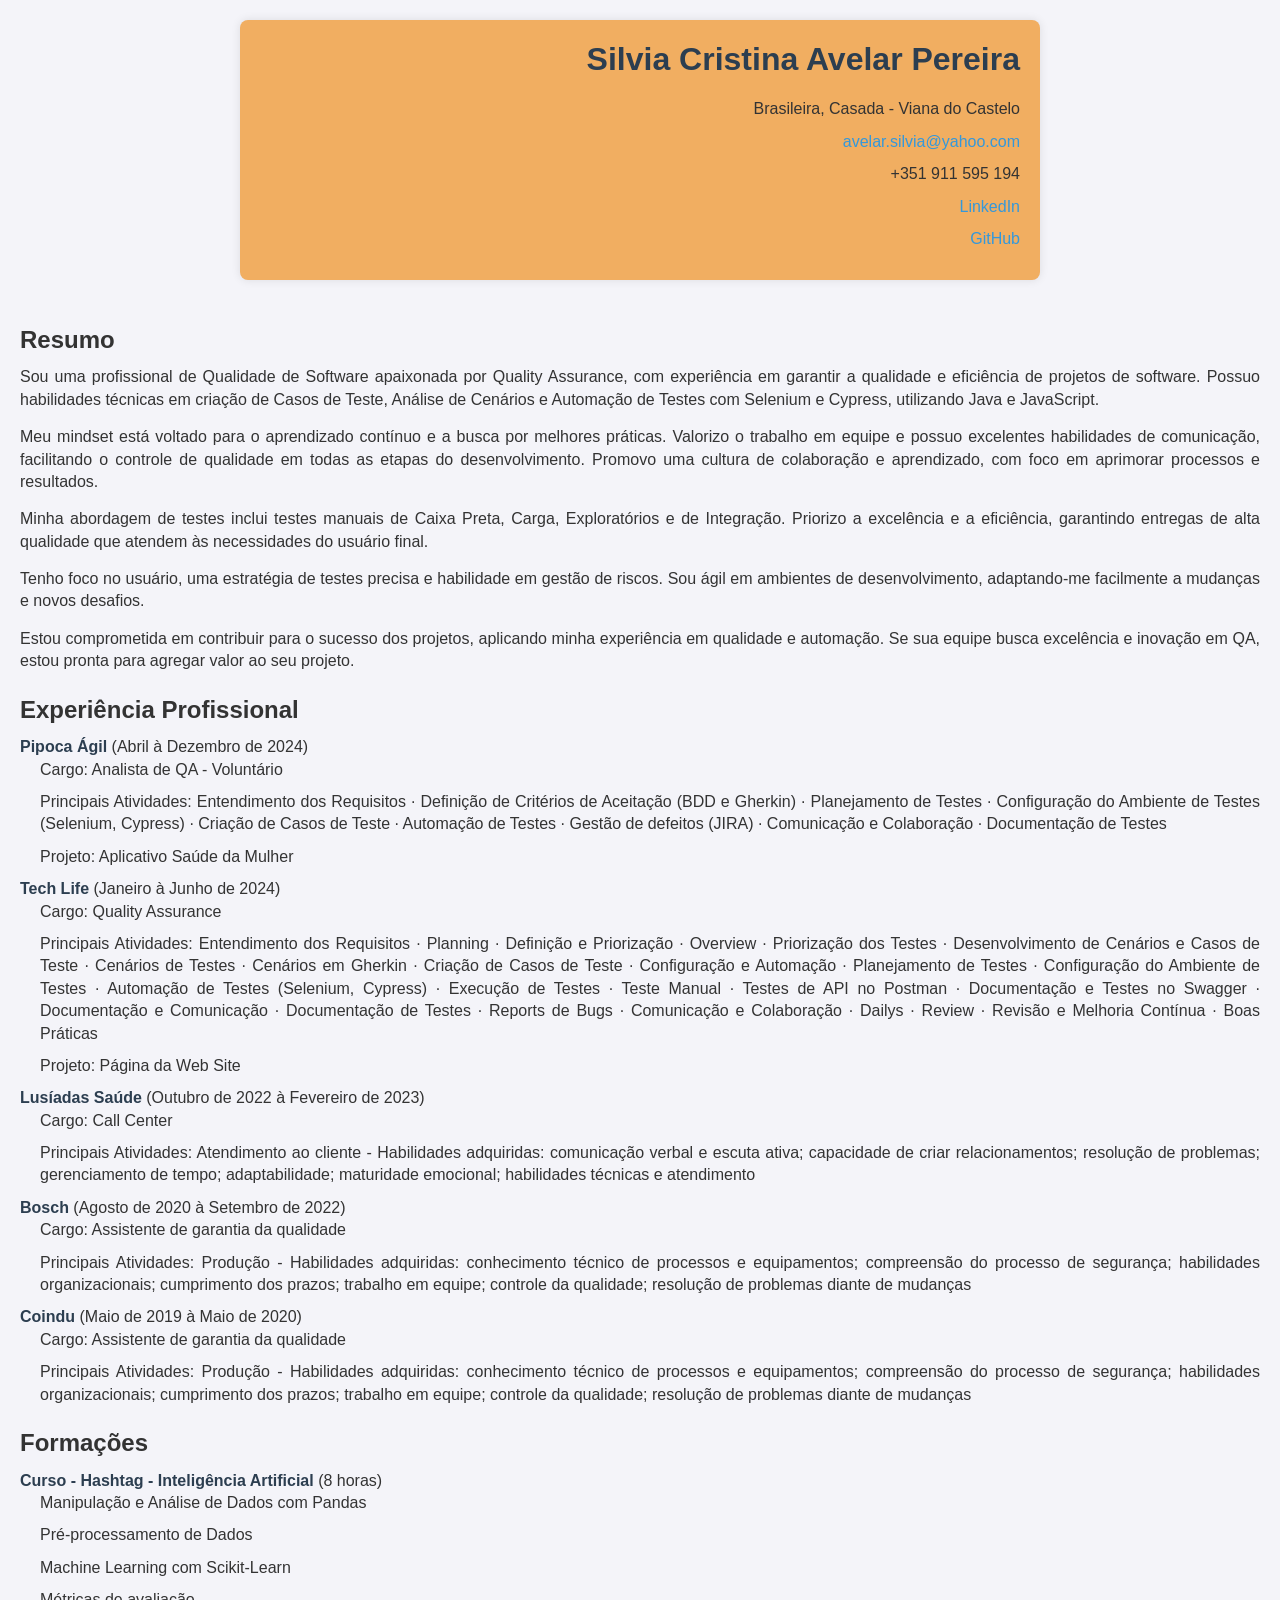
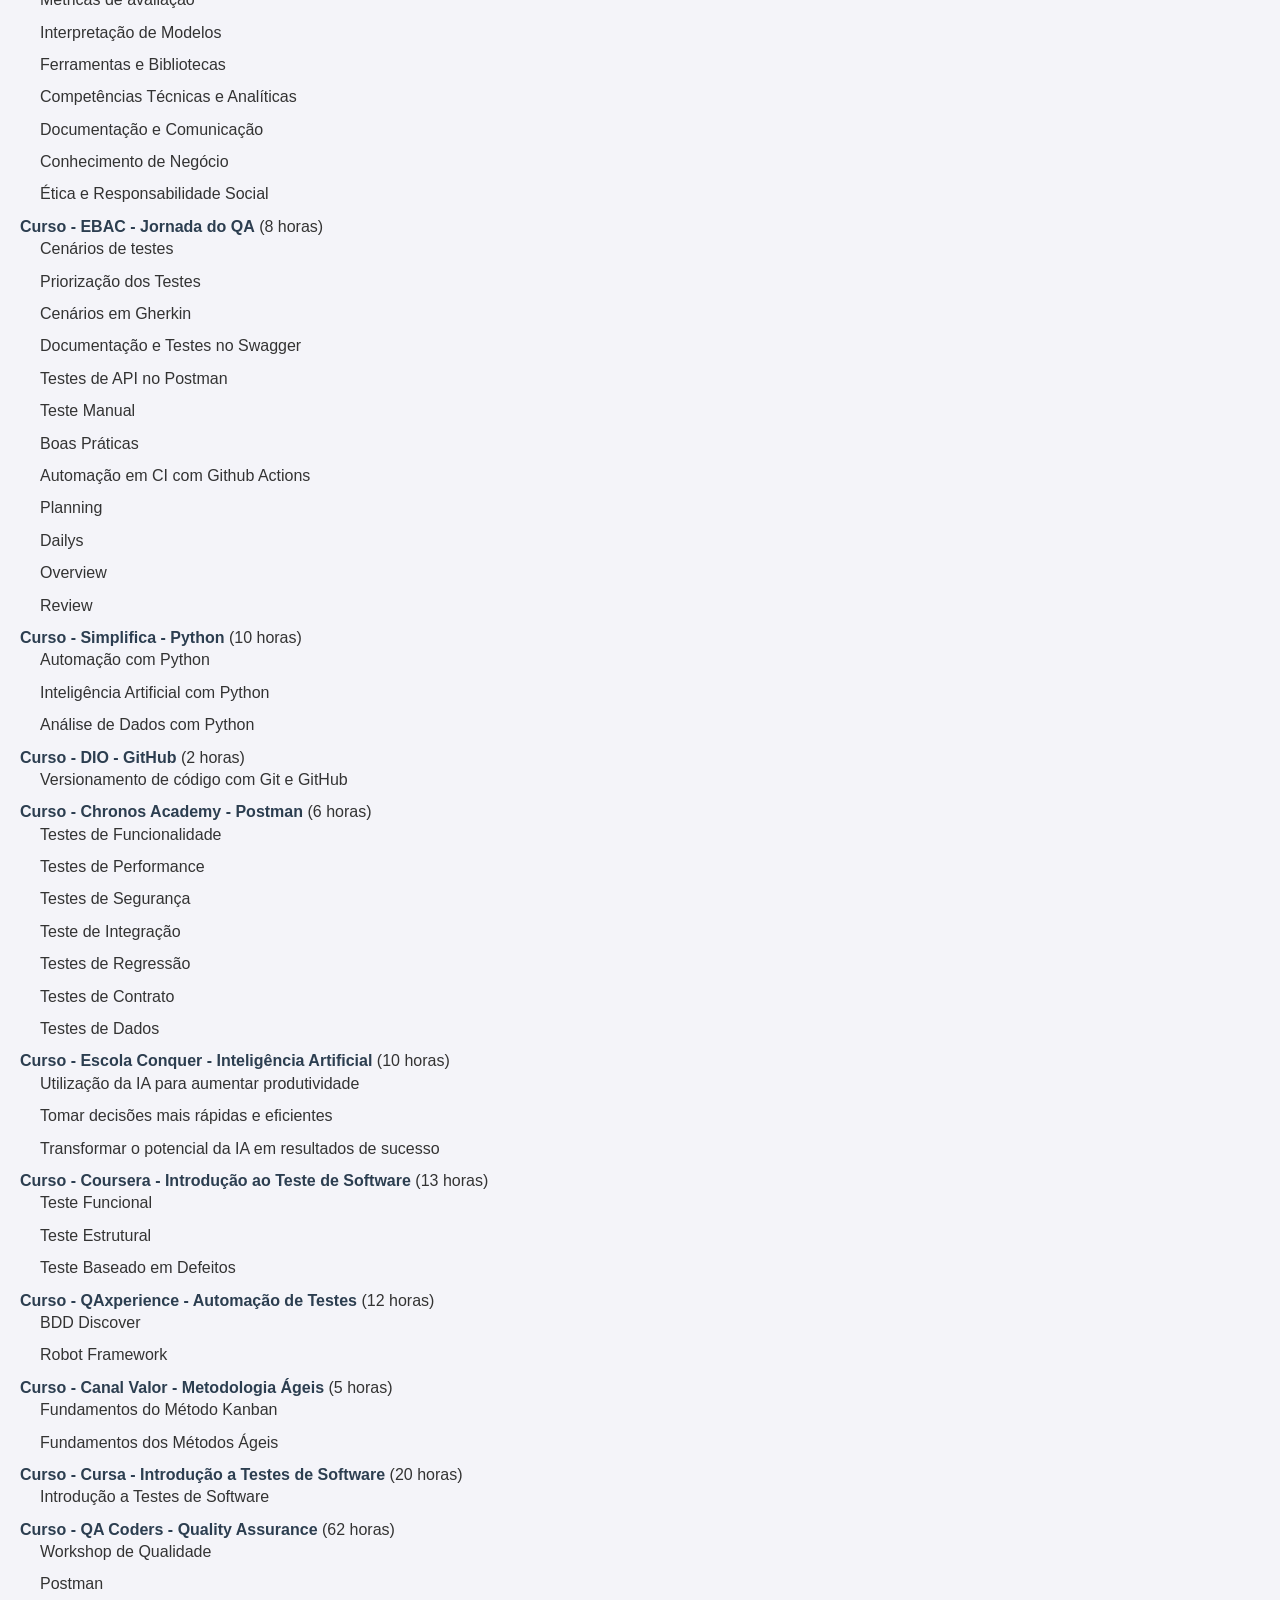
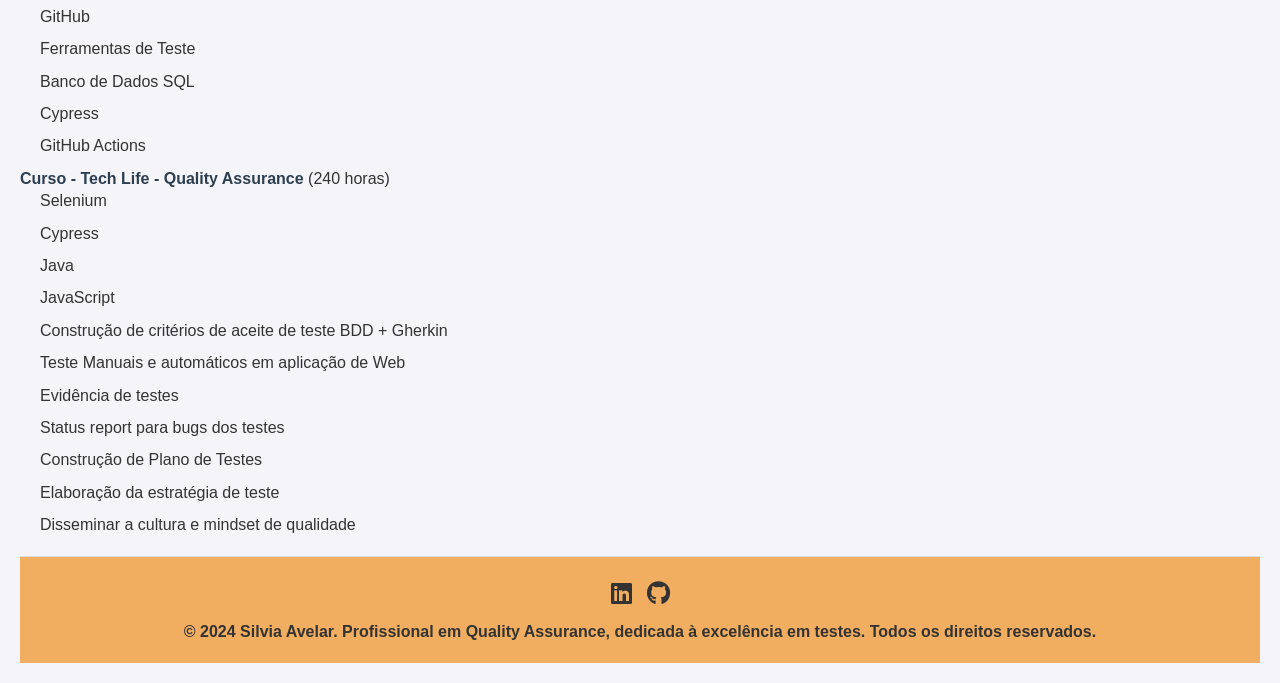
==== index.html @ 1a602837 "pdf" ====
<!DOCTYPE html>
<html lang="pt">
<head>
    <meta charset="UTF-8">
    <meta name="viewport" content="width=device-width, initial-scale=1.0">
    <title>Currículo - Silvia Cristina Avelar Pereira</title>
    <link rel="stylesheet" href="styles.css">
    <link rel="stylesheet" href="https://cdnjs.cloudflare.com/ajax/libs/font-awesome/6.0.0-beta3/css/all.min.css">
</head>
<body>
    <div class="container">
        <h1>Silvia Cristina Avelar Pereira</h1>
        <p>Brasileira, Casada - Viana do Castelo</p>
        <p><a href="mailto:avelar.silvia@yahoo.com">avelar.silvia@yahoo.com</a></p>
        <p>+351 911 595 194</p>
        <p><a href="https://www.linkedin.com/in/silvia-avelar" target="_blank">LinkedIn</a></p>
        <p><a href="https://github.com/SilviaAvelar" target="_blank">GitHub</a></p>
    </div>
    <br>
    <div class="section">
        <h2 class="section-title">Resumo</h2>
        <p>Sou uma profissional de Qualidade de Software apaixonada por Quality Assurance, com experiência em garantir a qualidade e eficiência de projetos de software. Possuo habilidades técnicas em criação de Casos de Teste, Análise de Cenários e Automação de Testes com Selenium e Cypress, utilizando Java e JavaScript.</p>
        <p>Meu mindset está voltado para o aprendizado contínuo e a busca por melhores práticas. Valorizo o trabalho em equipe e possuo excelentes habilidades de comunicação, facilitando o controle de qualidade em todas as etapas do desenvolvimento. Promovo uma cultura de colaboração e aprendizado, com foco em aprimorar processos e resultados.</p>
        <p>Minha abordagem de testes inclui testes manuais de Caixa Preta, Carga, Exploratórios e de Integração. Priorizo a excelência e a eficiência, garantindo entregas de alta qualidade que atendem às necessidades do usuário final.</p>
        <p>Tenho foco no usuário, uma estratégia de testes precisa e habilidade em gestão de riscos. Sou ágil em ambientes de desenvolvimento, adaptando-me facilmente a mudanças e novos desafios.</p>
        <p>Estou comprometida em contribuir para o sucesso dos projetos, aplicando minha experiência em qualidade e automação. Se sua equipe busca excelência e inovação em QA, estou pronta para agregar valor ao seu projeto.</p>
    </div>

    <div class="section">
        <h2 class="section-title">Experiência Profissional</h2>
        <ul>
            <li><strong>Pipoca Ágil</strong> (Abril à Dezembro de 2024)
                <ul>
                    <li>Cargo: Analista de QA - Voluntário</li>
                    <li>Principais Atividades: Entendimento dos Requisitos · Definição de Critérios de Aceitação (BDD e Gherkin) · Planejamento de Testes · Configuração do Ambiente de Testes (Selenium, Cypress) · Criação de Casos de Teste · Automação de Testes · Gestão de defeitos (JIRA) · Comunicação e Colaboração · Documentação de Testes</li>
                    <li>Projeto: Aplicativo Saúde da Mulher</li>
                </ul>
            </li>
            <li><strong>Tech Life</strong> (Janeiro à Junho de 2024)
                <ul>
                    <li>Cargo: Quality Assurance</li>
                    <li>Principais Atividades: Entendimento dos Requisitos · Planning · Definição e Priorização · Overview · Priorização dos Testes · Desenvolvimento de Cenários e Casos de Teste · Cenários de Testes · Cenários em Gherkin · Criação de Casos de Teste · Configuração e Automação · Planejamento de Testes · Configuração do Ambiente de Testes · Automação de Testes (Selenium, Cypress) · Execução de Testes · Teste Manual · Testes de API no Postman · Documentação e Testes no Swagger · Documentação e Comunicação · Documentação de Testes · Reports de Bugs · Comunicação e Colaboração · Dailys · Review · Revisão e Melhoria Contínua · Boas Práticas</li>
                    <li>Projeto: Página da Web Site</li>
                </ul>
            </li>
            <li><strong>Lusíadas Saúde</strong> (Outubro de 2022 à Fevereiro de 2023)
                <ul>
                    <li>Cargo: Call Center</li>
                    <li>Principais Atividades: Atendimento ao cliente - Habilidades adquiridas: comunicação verbal e escuta ativa; capacidade de criar relacionamentos; resolução de problemas; gerenciamento de tempo; adaptabilidade; maturidade emocional; habilidades técnicas e atendimento</li>
                </ul>
            </li>
            <li><strong>Bosch</strong> (Agosto de 2020 à Setembro de 2022)
                <ul>
                    <li>Cargo: Assistente de garantia da qualidade</li>
                    <li>Principais Atividades: Produção - Habilidades adquiridas: conhecimento técnico de processos e equipamentos; compreensão do processo de segurança; habilidades organizacionais; cumprimento dos prazos; trabalho em equipe; controle da qualidade; resolução de problemas diante de mudanças</li>
                </ul>
            </li>
            <li><strong>Coindu</strong> (Maio de 2019 à Maio de 2020)
                <ul>
                    <li>Cargo: Assistente de garantia da qualidade</li>
                    <li>Principais Atividades: Produção - Habilidades adquiridas: conhecimento técnico de processos e equipamentos; compreensão do processo de segurança; habilidades organizacionais; cumprimento dos prazos; trabalho em equipe; controle da qualidade; resolução de problemas diante de mudanças</li>
                </ul>
            </li>
        </ul>
    </div>

    <div class="section">
        <h2 class="section-title">Formações</h2>
        <ul>
            <li><strong>Curso - Hashtag - Inteligência Artificial</strong> (8 horas)
                <ul>
                    <li>Manipulação e Análise de Dados com Pandas</li>
                    <li>Pré-processamento de Dados</li>
                    <li>Machine Learning com Scikit-Learn</li>
                    <li>Métricas de avaliação</li>
                    <li>Interpretação de Modelos</li>
                    <li>Ferramentas e Bibliotecas</li>
                    <li>Competências Técnicas e Analíticas</li>
                    <li>Documentação e Comunicação</li>
                    <li>Conhecimento de Negócio</li>
                    <li>Ética e Responsabilidade Social</li>
                </ul>
            </li>
            <li><strong>Curso - EBAC - Jornada do QA</strong> (8 horas)
                <ul>
                    <li>Cenários de testes</li>
                    <li>Priorização dos Testes</li>
                    <li>Cenários em Gherkin</li>
                    <li>Documentação e Testes no Swagger</li>
                    <li>Testes de API no Postman</li>
                    <li>Teste Manual</li>
                    <li>Boas Práticas</li>
                    <li>Automação em CI com Github Actions</li>
                    <li>Planning</li>
                    <li>Dailys</li>
                    <li>Overview</li>
                    <li>Review</li>
                </ul>
            </li>
            <li><strong>Curso - Simplifica - Python</strong> (10 horas)
                <ul>
                    <li>Automação com Python</li>
                    <li>Inteligência Artificial com Python</li>
                    <li>Análise de Dados com Python</li>
                </ul>
            </li>
            <li><strong>Curso - DIO - GitHub</strong> (2 horas)
                <ul>
                    <li>Versionamento de código com Git e GitHub</li>
                </ul>
            </li>
            <li><strong>Curso - Chronos Academy - Postman</strong> (6 horas)
                <ul>
                    <li>Testes de Funcionalidade</li>
                    <li>Testes de Performance</li>
                    <li>Testes de Segurança</li>
                    <li>Teste de Integração</li>
                    <li>Testes de Regressão</li>
                    <li>Testes de Contrato</li>
                    <li>Testes de Dados</li>
                </ul>
            </li>
            <li><strong>Curso - Escola Conquer - Inteligência Artificial</strong> (10 horas)
                <ul>
                    <li>Utilização da IA para aumentar produtividade</li>
                    <li>Tomar decisões mais rápidas e eficientes</li>
                    <li>Transformar o potencial da IA em resultados de sucesso</li>
                </ul>
            </li>
            <li><strong>Curso - Coursera - Introdução ao Teste de Software</strong> (13 horas)
                <ul>
                    <li>Teste Funcional</li>
                    <li>Teste Estrutural</li>
                    <li>Teste Baseado em Defeitos</li>
                </ul>
            </li>
            <li><strong>Curso - QAxperience - Automação de Testes</strong> (12 horas)
                <ul>
                    <li>BDD Discover</li>
                    <li>Robot Framework</li>
                </ul>
            </li>
            <li><strong>Curso - Canal Valor - Metodologia Ágeis</strong> (5 horas)
                <ul>
                    <li>Fundamentos do Método Kanban</li>
                    <li>Fundamentos dos Métodos Ágeis</li>
                </ul>
            </li>
            <li><strong>Curso - Cursa - Introdução a Testes de Software</strong> (20 horas)
                <ul>
                    <li>Introdução a Testes de Software</li>
                </ul>
            </li>
            <li><strong>Curso - QA Coders - Quality Assurance</strong> (62 horas)
                <ul>
                    <li>Workshop de Qualidade</li>
                    <li>Postman</li>
                    <li>GitHub</li>
                    <li>Ferramentas de Teste</li>
                    <li>Banco de Dados SQL</li>
                    <li>Cypress</li>
                    <li>GitHub Actions</li>
                </ul>
            </li>
            <li><strong>Curso - Tech Life - Quality Assurance</strong> (240 horas)
                <ul>
                    <li>Selenium</li>
                    <li>Cypress</li>
                    <li>Java</li>
                    <li>JavaScript</li>
                    <li>Construção de critérios de aceite de teste BDD + Gherkin</li>
                    <li>Teste Manuais e automáticos em aplicação de Web</li>
                    <li>Evidência de testes</li>
                    <li>Status report para bugs dos testes</li>
                    <li>Construção de Plano de Testes</li>
                    <li>Elaboração da estratégia de teste</li>
                    <li>Disseminar a cultura e mindset de qualidade</li>
                </ul>
            </li>
        </ul>
    </div>

    <footer>
        <div class="social-icons">
            <a href="https://www.linkedin.com/in/silvia-avelar/" target="_blank" aria-label="LinkedIn"><i class="fab fa-linkedin"></i></a>
            <a href="https://github.com/SilviaAvelar" target="_blank" aria-label="GitHub"><i class="fab fa-github"></i></a>
            <!-- Adicione mais ícones aqui se necessário -->
        </div>
        <p>&copy; 2024 Silvia Avelar. Profissional em Quality Assurance, dedicada à excelência em testes. Todos os direitos reservados.</p>
    </footer>
</body>
</html>
---- styles.css ----
/* Reset básico */
* {
    margin: 0;
    padding: 0;
    box-sizing: border-box;
}

body {
    font-family: 'Arial', sans-serif;
    line-height: 1.4; /* Ajuste global para o espaço entre linhas */
    background-color: #f4f4f9;
    color: #333;
    padding: 20px;
}

.container {
    max-width: 800px;
    margin: auto;
    padding: 20px;
    background:  #f1ae61;
    box-shadow: 0 0 10px rgba(0, 0, 0, 0.1);
    border-radius: 8px;
    text-align: right; /* Alinha o texto e links à direita */
}

.container h1 {
    color: #2c3e50;
    font-size: 2em;
    margin-bottom: 20px;
    line-height: 1.2; /* Espaçamento entre linhas do título */
}

.container p {
    margin-bottom: 8px; /* Reduz o espaço abaixo dos parágrafos */
    line-height: 1.4; /* Ajuste do espaço entre linhas dos parágrafos */
}

.container a {
    color: #3498db;
    text-decoration: none;
}

.container a:hover {
    text-decoration: underline;
}

.section {
    margin: 20px 0;
}

.section-title {
    font-size: 1.5em;
    margin-bottom: 10px;
}

/* Justificar o texto dos parágrafos dentro das seções */
.section p, .section li {
    text-align: justify;
    margin-bottom: 15px;
}

/* Estilizar as listas */
.section ul {
    list-style-type: none; /* Remove os marcadores padrão */
    padding-left: 0; /* Remove o recuo padrão */
}

.section li {
    margin-bottom: 10px; /* Espaço entre itens da lista */
}

/* Estilizar sub-listas */
.section ul ul {
    margin-left: 20px; /* Adiciona recuo para sub-listas */
}

ul {
    list-style-type: none;
    padding: 0;
}

ul li {
    margin-bottom: 10px;
}

ul li strong {
    color: #2c3e50;
}

ul li ul {
    margin-left: 20px;
}

ul li ul li {
    margin-bottom: 5px;
}

.container p {
    margin-bottom: 10px;
}

footer {
    background-color:  #f1ae61; /* Cor de fundo do rodapé */
    padding: 20px; /* Adiciona um pouco mais de espaço */
    text-align: center;
    margin-top: 20px;
    border-top: 1px solid #ddd;
}

.social-icons {
    display: flex;
    justify-content: center;
    gap: 15px; /* Espaço entre os ícones */
    margin-bottom: 10px; /* Espaço entre os ícones e a frase */
}

.social-icons a {
    color: #333; /* Cor dos ícones */
    text-decoration: none;
    font-size: 24px; /* Tamanho dos ícones */
}

.social-icons a:hover {
    color: #3498db; /* Cor dos ícones ao passar o mouse */
}

footer p {
    margin: 0; /* Remove margens extras da frase */
    font-weight: bold;
    color: #333; /* Cor do texto da frase */
}
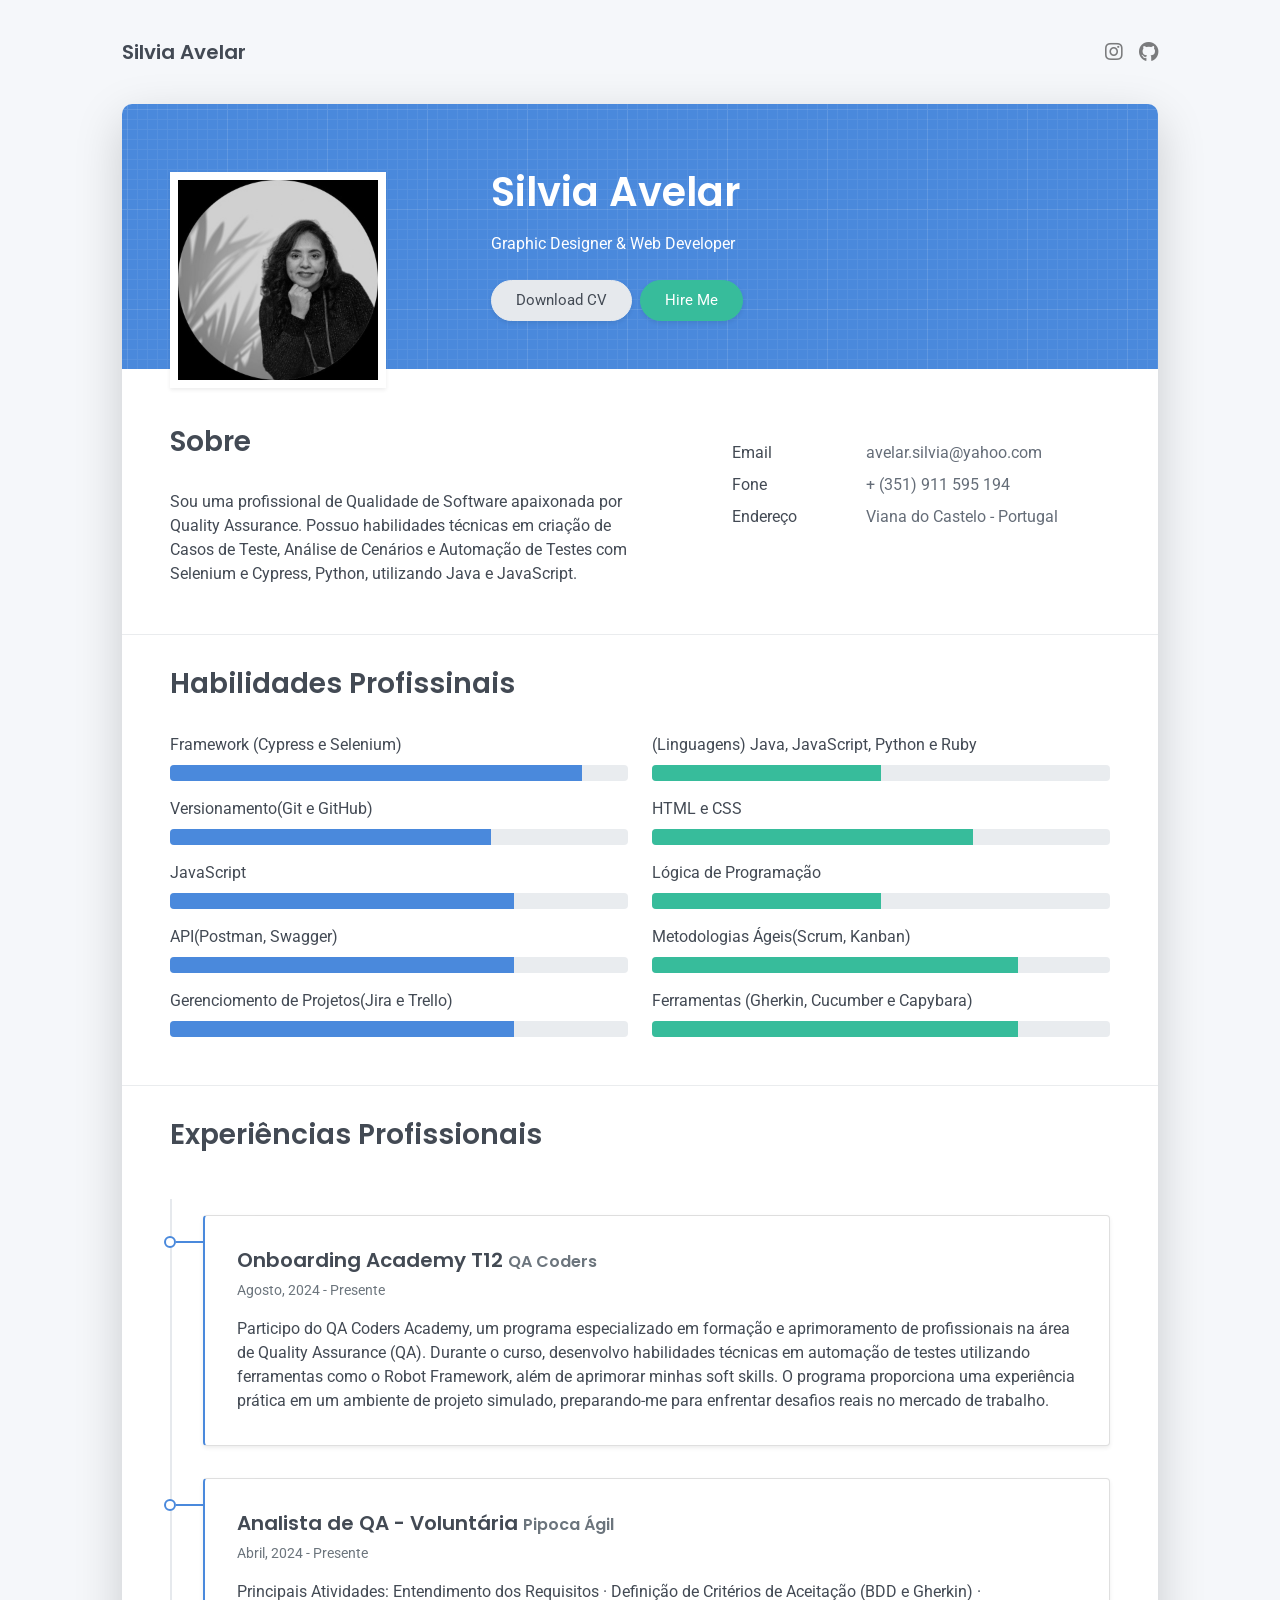
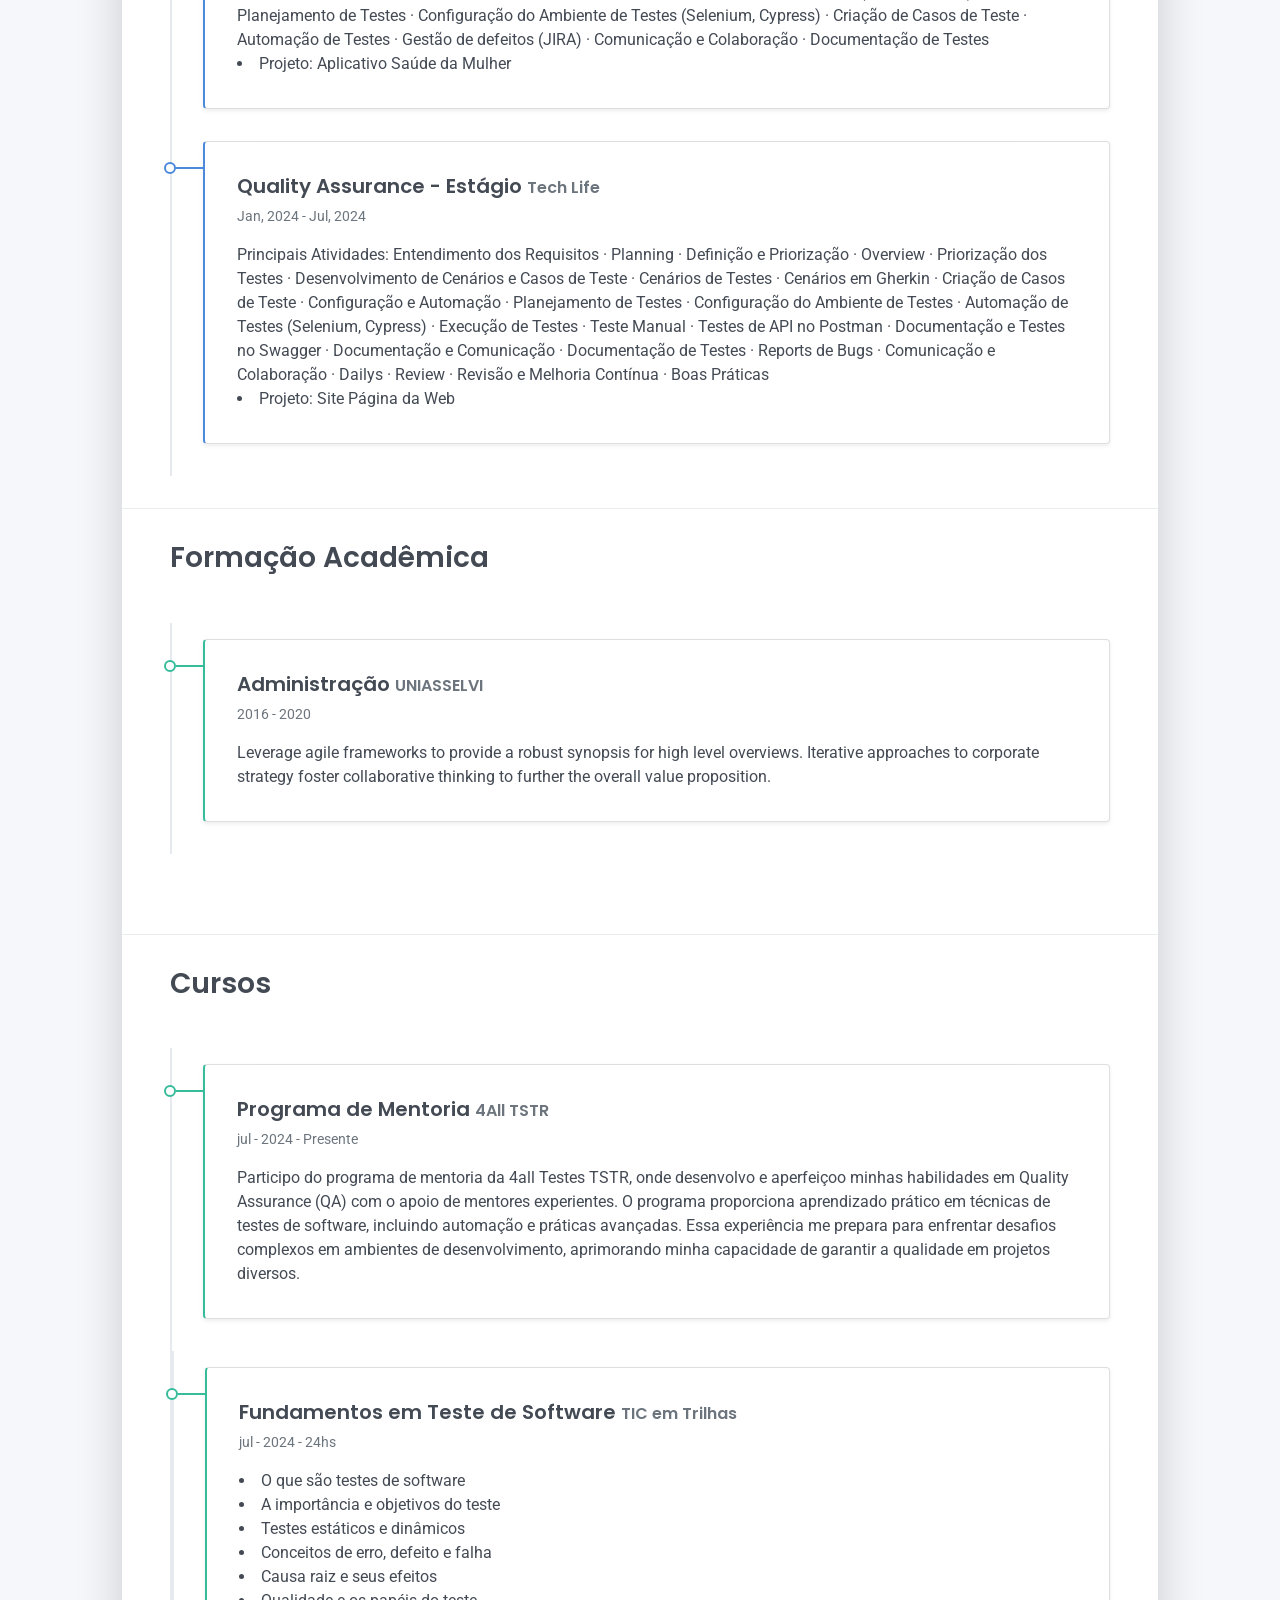
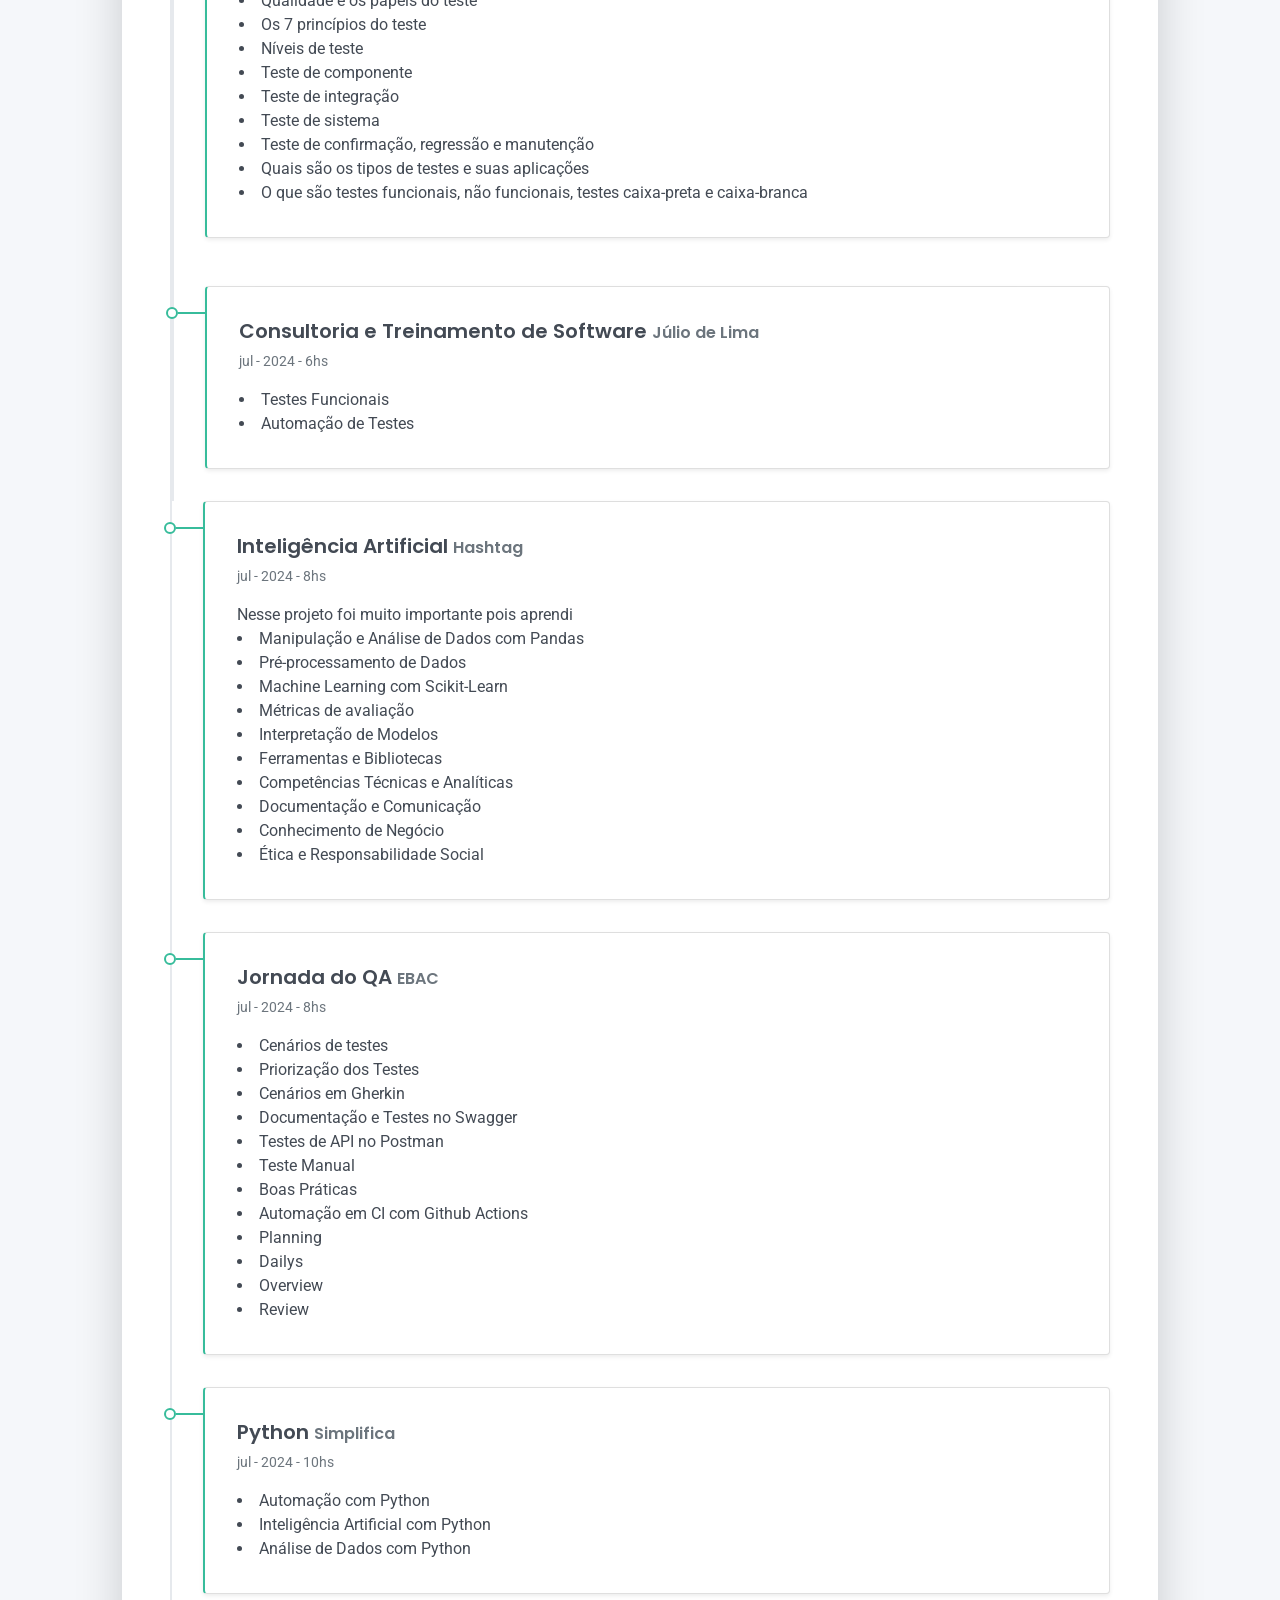
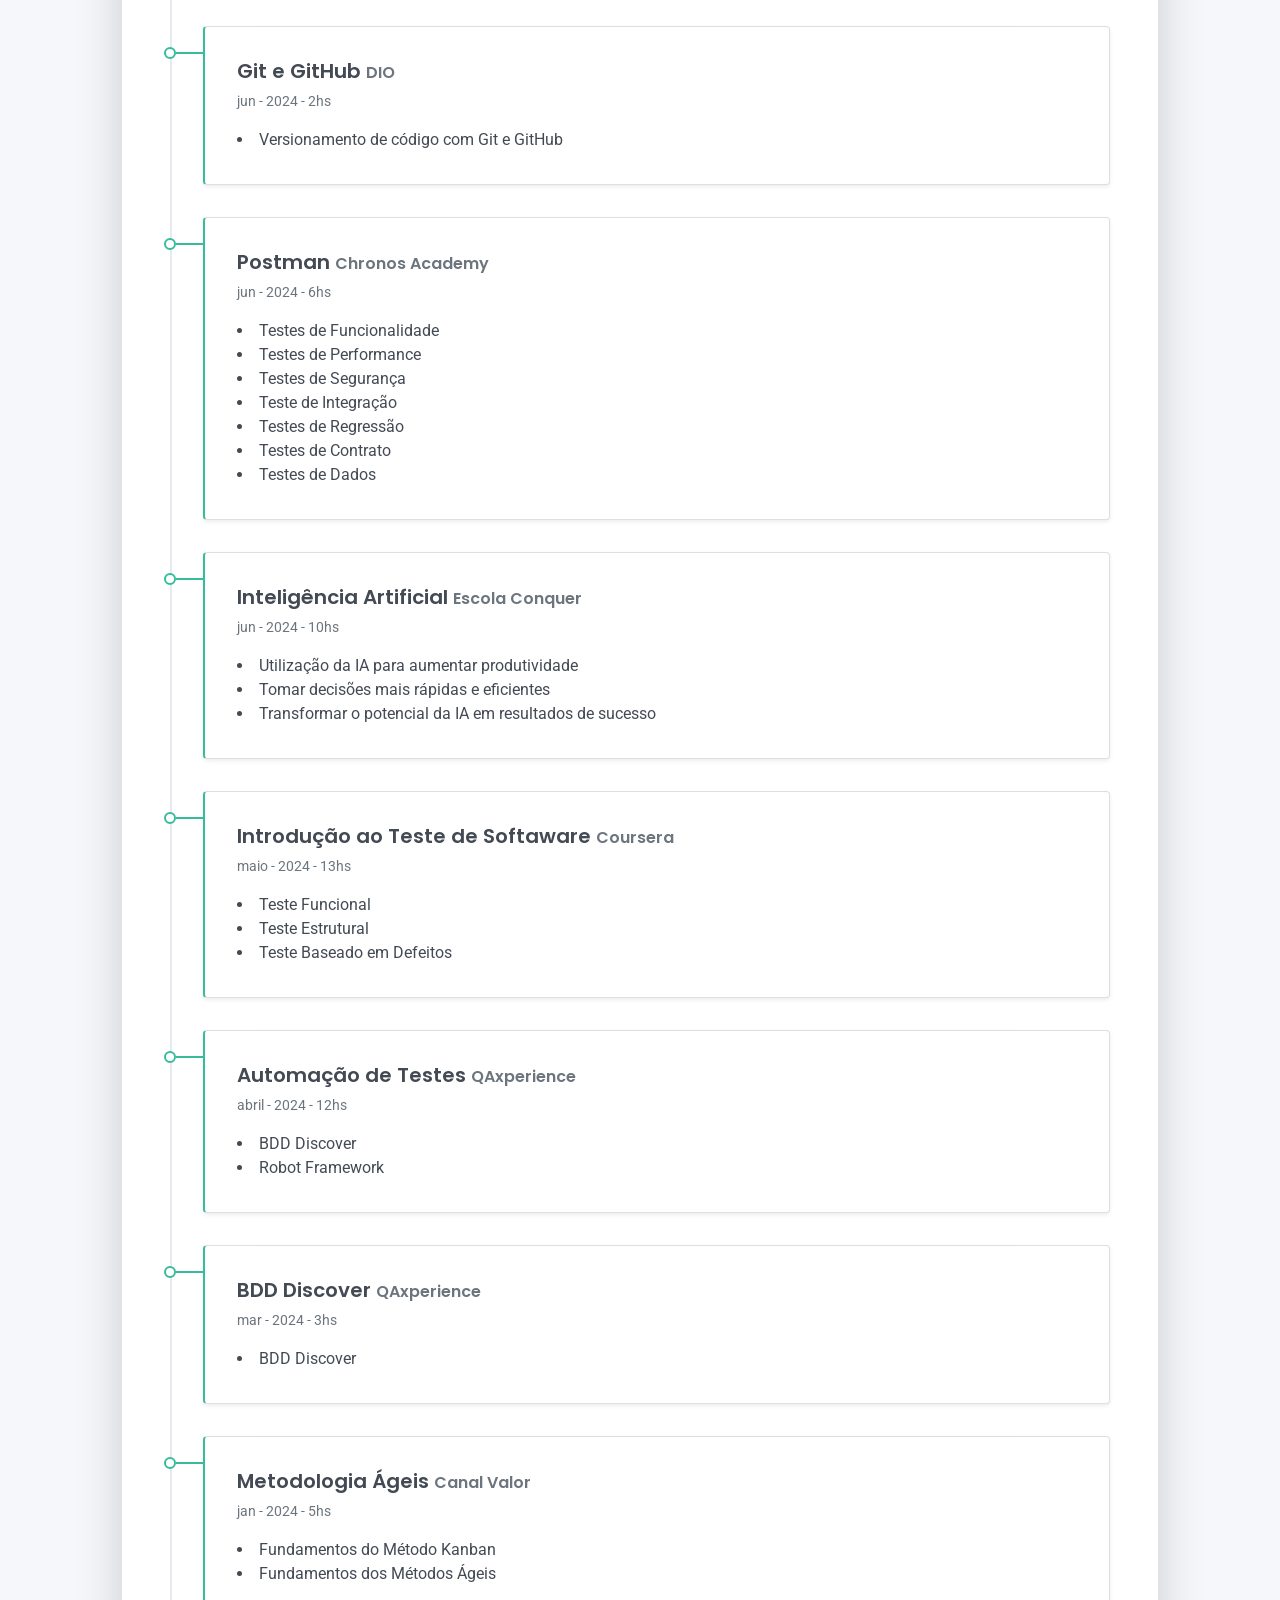
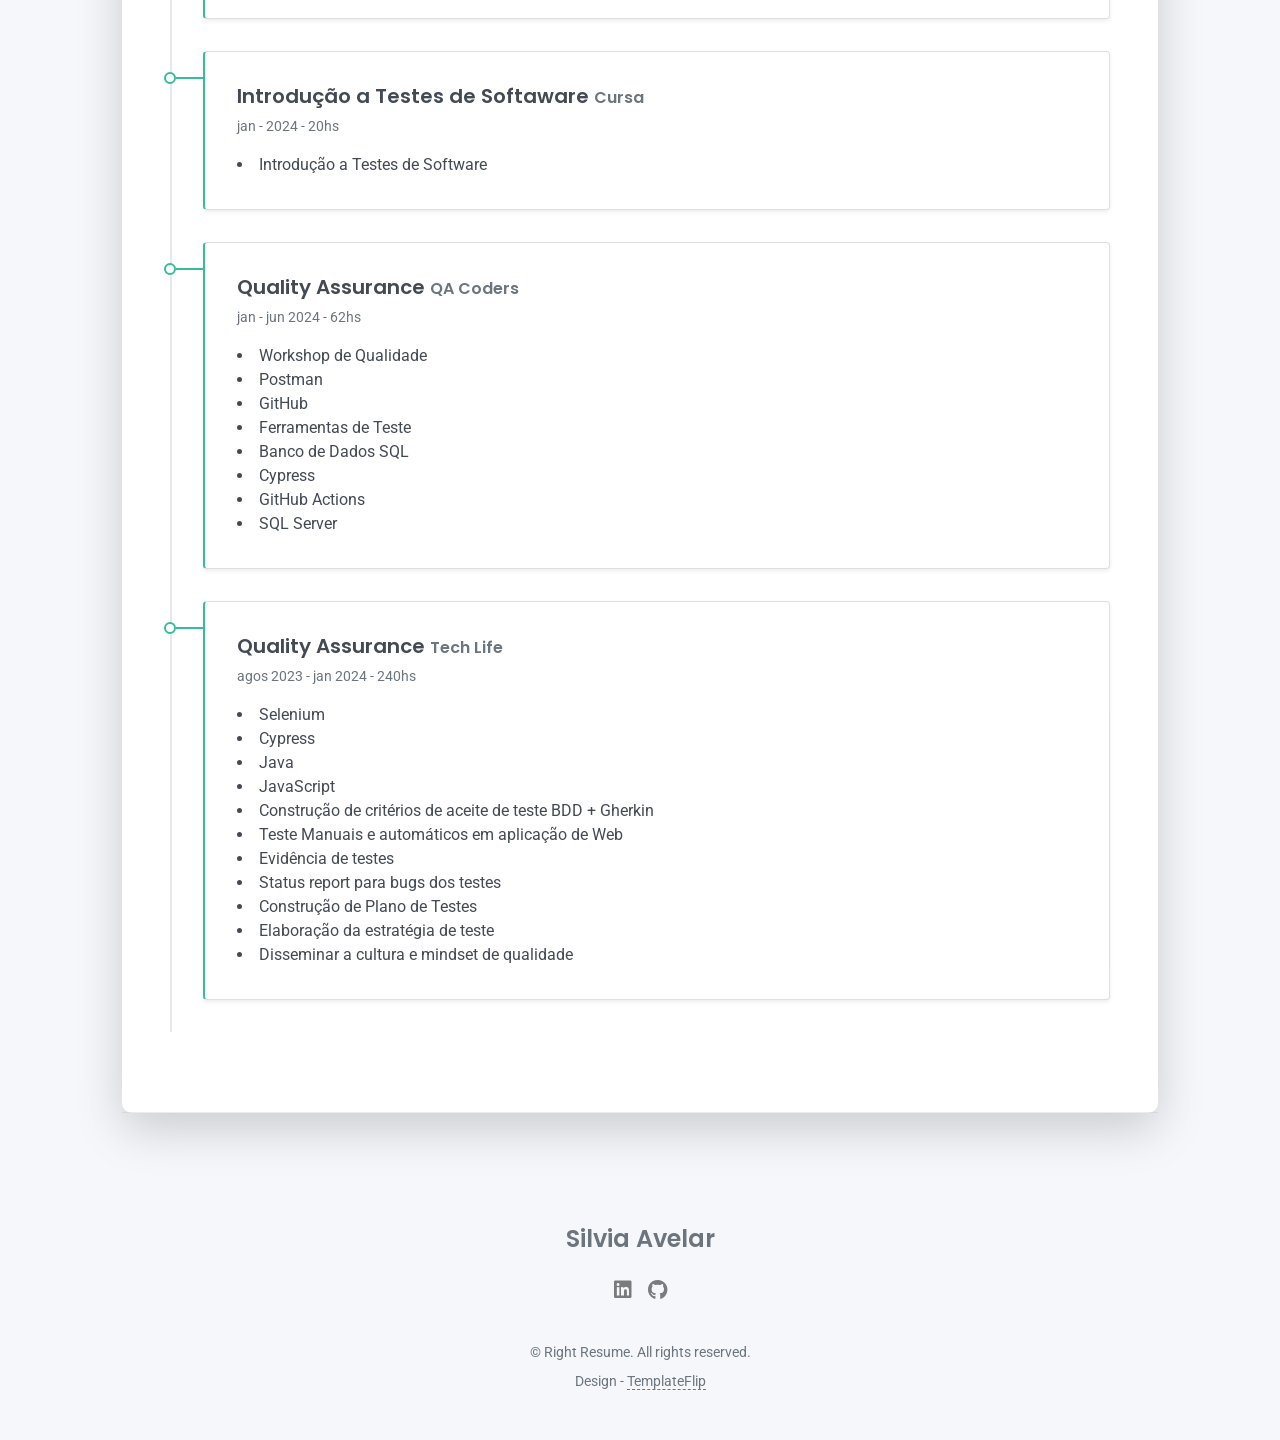
==== commit 04c3460a: "Curriculum" ====
--- a/index.html
+++ b/index.html
@@ -1,194 +1,433 @@
 <!DOCTYPE html>
-<html lang="pt">
-<head>
+<html lang="en-US">
+  <head>
     <meta charset="UTF-8">
-    <meta name="viewport" content="width=device-width, initial-scale=1.0">
-    <title>Currículo - Silvia Cristina Avelar Pereira</title>
-    <link rel="stylesheet" href="styles.css">
-    <link rel="stylesheet" href="https://cdnjs.cloudflare.com/ajax/libs/font-awesome/6.0.0-beta3/css/all.min.css">
-</head>
-<body>
-    <div class="container">
-        <h1>Silvia Cristina Avelar Pereira</h1>
-        <p>Brasileira, Casada - Viana do Castelo</p>
-        <p><a href="mailto:avelar.silvia@yahoo.com">avelar.silvia@yahoo.com</a></p>
-        <p>+351 911 595 194</p>
-        <p><a href="https://www.linkedin.com/in/silvia-avelar" target="_blank">LinkedIn</a></p>
-        <p><a href="https://github.com/SilviaAvelar" target="_blank">GitHub</a></p>
-    </div>
-    <br>
-    <div class="section">
-        <h2 class="section-title">Resumo</h2>
-        <p>Sou uma profissional de Qualidade de Software apaixonada por Quality Assurance, com experiência em garantir a qualidade e eficiência de projetos de software. Possuo habilidades técnicas em criação de Casos de Teste, Análise de Cenários e Automação de Testes com Selenium e Cypress, utilizando Java e JavaScript.</p>
-        <p>Meu mindset está voltado para o aprendizado contínuo e a busca por melhores práticas. Valorizo o trabalho em equipe e possuo excelentes habilidades de comunicação, facilitando o controle de qualidade em todas as etapas do desenvolvimento. Promovo uma cultura de colaboração e aprendizado, com foco em aprimorar processos e resultados.</p>
-        <p>Minha abordagem de testes inclui testes manuais de Caixa Preta, Carga, Exploratórios e de Integração. Priorizo a excelência e a eficiência, garantindo entregas de alta qualidade que atendem às necessidades do usuário final.</p>
-        <p>Tenho foco no usuário, uma estratégia de testes precisa e habilidade em gestão de riscos. Sou ágil em ambientes de desenvolvimento, adaptando-me facilmente a mudanças e novos desafios.</p>
-        <p>Estou comprometida em contribuir para o sucesso dos projetos, aplicando minha experiência em qualidade e automação. Se sua equipe busca excelência e inovação em QA, estou pronta para agregar valor ao seu projeto.</p>
-    </div>
-
-    <div class="section">
-        <h2 class="section-title">Experiência Profissional</h2>
-        <ul>
-            <li><strong>Pipoca Ágil</strong> (Abril à Dezembro de 2024)
-                <ul>
-                    <li>Cargo: Analista de QA - Voluntário</li>
-                    <li>Principais Atividades: Entendimento dos Requisitos · Definição de Critérios de Aceitação (BDD e Gherkin) · Planejamento de Testes · Configuração do Ambiente de Testes (Selenium, Cypress) · Criação de Casos de Teste · Automação de Testes · Gestão de defeitos (JIRA) · Comunicação e Colaboração · Documentação de Testes</li>
-                    <li>Projeto: Aplicativo Saúde da Mulher</li>
-                </ul>
-            </li>
-            <li><strong>Tech Life</strong> (Janeiro à Junho de 2024)
-                <ul>
-                    <li>Cargo: Quality Assurance</li>
-                    <li>Principais Atividades: Entendimento dos Requisitos · Planning · Definição e Priorização · Overview · Priorização dos Testes · Desenvolvimento de Cenários e Casos de Teste · Cenários de Testes · Cenários em Gherkin · Criação de Casos de Teste · Configuração e Automação · Planejamento de Testes · Configuração do Ambiente de Testes · Automação de Testes (Selenium, Cypress) · Execução de Testes · Teste Manual · Testes de API no Postman · Documentação e Testes no Swagger · Documentação e Comunicação · Documentação de Testes · Reports de Bugs · Comunicação e Colaboração · Dailys · Review · Revisão e Melhoria Contínua · Boas Práticas</li>
-                    <li>Projeto: Página da Web Site</li>
-                </ul>
-            </li>
-            <li><strong>Lusíadas Saúde</strong> (Outubro de 2022 à Fevereiro de 2023)
-                <ul>
-                    <li>Cargo: Call Center</li>
-                    <li>Principais Atividades: Atendimento ao cliente - Habilidades adquiridas: comunicação verbal e escuta ativa; capacidade de criar relacionamentos; resolução de problemas; gerenciamento de tempo; adaptabilidade; maturidade emocional; habilidades técnicas e atendimento</li>
-                </ul>
-            </li>
-            <li><strong>Bosch</strong> (Agosto de 2020 à Setembro de 2022)
-                <ul>
-                    <li>Cargo: Assistente de garantia da qualidade</li>
-                    <li>Principais Atividades: Produção - Habilidades adquiridas: conhecimento técnico de processos e equipamentos; compreensão do processo de segurança; habilidades organizacionais; cumprimento dos prazos; trabalho em equipe; controle da qualidade; resolução de problemas diante de mudanças</li>
-                </ul>
-            </li>
-            <li><strong>Coindu</strong> (Maio de 2019 à Maio de 2020)
-                <ul>
-                    <li>Cargo: Assistente de garantia da qualidade</li>
-                    <li>Principais Atividades: Produção - Habilidades adquiridas: conhecimento técnico de processos e equipamentos; compreensão do processo de segurança; habilidades organizacionais; cumprimento dos prazos; trabalho em equipe; controle da qualidade; resolução de problemas diante de mudanças</li>
-                </ul>
-            </li>
-        </ul>
-    </div>
-
-    <div class="section">
-        <h2 class="section-title">Formações</h2>
-        <ul>
-            <li><strong>Curso - Hashtag - Inteligência Artificial</strong> (8 horas)
-                <ul>
-                    <li>Manipulação e Análise de Dados com Pandas</li>
-                    <li>Pré-processamento de Dados</li>
-                    <li>Machine Learning com Scikit-Learn</li>
-                    <li>Métricas de avaliação</li>
-                    <li>Interpretação de Modelos</li>
-                    <li>Ferramentas e Bibliotecas</li>
-                    <li>Competências Técnicas e Analíticas</li>
-                    <li>Documentação e Comunicação</li>
-                    <li>Conhecimento de Negócio</li>
-                    <li>Ética e Responsabilidade Social</li>
-                </ul>
-            </li>
-            <li><strong>Curso - EBAC - Jornada do QA</strong> (8 horas)
-                <ul>
-                    <li>Cenários de testes</li>
-                    <li>Priorização dos Testes</li>
-                    <li>Cenários em Gherkin</li>
-                    <li>Documentação e Testes no Swagger</li>
-                    <li>Testes de API no Postman</li>
-                    <li>Teste Manual</li>
-                    <li>Boas Práticas</li>
-                    <li>Automação em CI com Github Actions</li>
-                    <li>Planning</li>
-                    <li>Dailys</li>
-                    <li>Overview</li>
-                    <li>Review</li>
-                </ul>
-            </li>
-            <li><strong>Curso - Simplifica - Python</strong> (10 horas)
-                <ul>
-                    <li>Automação com Python</li>
-                    <li>Inteligência Artificial com Python</li>
-                    <li>Análise de Dados com Python</li>
-                </ul>
-            </li>
-            <li><strong>Curso - DIO - GitHub</strong> (2 horas)
-                <ul>
-                    <li>Versionamento de código com Git e GitHub</li>
-                </ul>
-            </li>
-            <li><strong>Curso - Chronos Academy - Postman</strong> (6 horas)
-                <ul>
-                    <li>Testes de Funcionalidade</li>
-                    <li>Testes de Performance</li>
-                    <li>Testes de Segurança</li>
-                    <li>Teste de Integração</li>
-                    <li>Testes de Regressão</li>
-                    <li>Testes de Contrato</li>
-                    <li>Testes de Dados</li>
-                </ul>
-            </li>
-            <li><strong>Curso - Escola Conquer - Inteligência Artificial</strong> (10 horas)
-                <ul>
-                    <li>Utilização da IA para aumentar produtividade</li>
-                    <li>Tomar decisões mais rápidas e eficientes</li>
-                    <li>Transformar o potencial da IA em resultados de sucesso</li>
-                </ul>
-            </li>
-            <li><strong>Curso - Coursera - Introdução ao Teste de Software</strong> (13 horas)
-                <ul>
-                    <li>Teste Funcional</li>
-                    <li>Teste Estrutural</li>
-                    <li>Teste Baseado em Defeitos</li>
-                </ul>
-            </li>
-            <li><strong>Curso - QAxperience - Automação de Testes</strong> (12 horas)
-                <ul>
-                    <li>BDD Discover</li>
-                    <li>Robot Framework</li>
-                </ul>
-            </li>
-            <li><strong>Curso - Canal Valor - Metodologia Ágeis</strong> (5 horas)
-                <ul>
-                    <li>Fundamentos do Método Kanban</li>
-                    <li>Fundamentos dos Métodos Ágeis</li>
-                </ul>
-            </li>
-            <li><strong>Curso - Cursa - Introdução a Testes de Software</strong> (20 horas)
-                <ul>
-                    <li>Introdução a Testes de Software</li>
-                </ul>
-            </li>
-            <li><strong>Curso - QA Coders - Quality Assurance</strong> (62 horas)
-                <ul>
-                    <li>Workshop de Qualidade</li>
-                    <li>Postman</li>
-                    <li>GitHub</li>
-                    <li>Ferramentas de Teste</li>
-                    <li>Banco de Dados SQL</li>
-                    <li>Cypress</li>
-                    <li>GitHub Actions</li>
-                </ul>
-            </li>
-            <li><strong>Curso - Tech Life - Quality Assurance</strong> (240 horas)
-                <ul>
-                    <li>Selenium</li>
-                    <li>Cypress</li>
-                    <li>Java</li>
-                    <li>JavaScript</li>
-                    <li>Construção de critérios de aceite de teste BDD + Gherkin</li>
-                    <li>Teste Manuais e automáticos em aplicação de Web</li>
-                    <li>Evidência de testes</li>
-                    <li>Status report para bugs dos testes</li>
-                    <li>Construção de Plano de Testes</li>
-                    <li>Elaboração da estratégia de teste</li>
-                    <li>Disseminar a cultura e mindset de qualidade</li>
-                </ul>
-            </li>
-        </ul>
-    </div>
-
-    <footer>
-        <div class="social-icons">
-            <a href="https://www.linkedin.com/in/silvia-avelar/" target="_blank" aria-label="LinkedIn"><i class="fab fa-linkedin"></i></a>
-            <a href="https://github.com/SilviaAvelar" target="_blank" aria-label="GitHub"><i class="fab fa-github"></i></a>
-            <!-- Adicione mais ícones aqui se necessário -->
-        </div>
-        <p>&copy; 2024 Silvia Avelar. Profissional em Quality Assurance, dedicada à excelência em testes. Todos os direitos reservados.</p>
+    <meta http-equiv="X-UA-Compatible" content="IE=edge">
+    <meta name="viewport" content="width=device-width, initial-scale=1">
+    <title>Currículo - Silvia Avelar</title>
+    <link rel="preconnect" href="https://fonts.gstatic.com" crossorigin="crossorigin"/>
+    <link rel="preload" as="style" href="https://fonts.googleapis.com/css2?family=Poppins:wght@600&amp;family=Roboto:wght@300;400;500;700&amp;display=swap"/>
+    <link rel="stylesheet" href="https://fonts.googleapis.com/css2?family=Poppins:wght@600&amp;family=Roboto:wght@300;400;500;700&amp;display=swap" media="print" onload="this.media='all'"/>
+    <noscript>
+      <link rel="stylesheet" href="https://fonts.googleapis.com/css2?family=Poppins:wght@600&amp;family=Roboto:wght@300;400;500;700&amp;display=swap"/>
+    </noscript>
+    <link href="css/font-awesome/css/all.min.css?ver=1.2.0" rel="stylesheet">
+    <link href="css/bootstrap.min.css?ver=1.2.0" rel="stylesheet">
+    <link href="css/aos.css?ver=1.2.0" rel="stylesheet">
+    <link href="css/main.css?ver=1.2.0" rel="stylesheet">
+    <noscript>
+      <style type="text/css">
+        [data-aos] {
+            opacity: 1 !important;
+            transform: translate(0) scale(1) !important;
+        }
+      </style>
+    </noscript>
+  </head>
+  <body id="top">
+    <header class="d-print-none">
+      <div class="container text-center text-lg-left">
+        <div class="py-3 clearfix">
+          <h1 class="site-title mb-0">Silvia Avelar</h1>
+          <div class="site-nav">
+            <nav role="navigation">
+              <ul class="nav justify-content-center">
+                <li class="nav-item"><a class="nav-link" href="https://www.instagram.com/templateflip" title="Instagram"><i class="fab fa-instagram"></i><span class="menu-title sr-only">Instagram</span></a>
+                </li>
+                <li class="nav-item"><a class="nav-link" href="https://github.com/templateflip" title="Github"><i class="fab fa-github"></i><span class="menu-title sr-only">Github</span></a>
+                </li>
+              </ul>
+            </nav>
+          </div>
+        </div>
+      </div>
+    </header>
+    <div class="page-content">
+      <div class="container">
+<div class="cover shadow-lg bg-white">
+  <div class="cover-bg p-3 p-lg-4 text-white">
+    <div class="row">
+      <div class="col-lg-4 col-md-5">
+        <div class="avatar hover-effect bg-white shadow-sm p-1"><img src="images/Silvia.jfif" width="200" height="200"/></div>
+      </div>
+      <div class="col-lg-8 col-md-7 text-center text-md-start">
+        <h2 class="h1 mt-2" data-aos="fade-left" data-aos-delay="0">Silvia Avelar</h2>
+        <p data-aos="fade-left" data-aos-delay="100">Graphic Designer & Web Developer</p>
+        <div class="d-print-none" data-aos="fade-left" data-aos-delay="200"><a class="btn btn-light text-dark shadow-sm mt-1 me-1" href="right-resume.pdf" target="_blank">Download CV</a><a class="btn btn-success shadow-sm mt-1" href="#contact">Hire Me</a></div>
+      </div>
+    </div>
+  </div>
+  <div class="about-section pt-4 px-3 px-lg-4 mt-1">
+    <div class="row">
+      <div class="col-md-6">
+        <h2 class="h3 mb-3">Sobre</h2>
+        <p>Sou uma profissional de Qualidade de Software apaixonada por Quality Assurance. Possuo habilidades técnicas em criação de Casos de Teste, Análise de Cenários e Automação de Testes com Selenium e Cypress, Python, utilizando Java e JavaScript.</p>
+      </div>
+      <div class="col-md-5 offset-md-1">
+        <div class="row mt-2">
+          <div class="col-sm-4">
+            <div class="pb-1">Email</div>
+          </div>
+          <div class="col-sm-8">
+            <div class="pb-1 text-secondary">avelar.silvia@yahoo.com</div>
+          </div>
+          <div class="col-sm-4">
+            <div class="pb-1">Fone</div>
+          </div>
+          <div class="col-sm-8">
+            <div class="pb-1 text-secondary">+ (351) 911 595 194</div>
+          </div>
+          <div class="col-sm-4">
+            <div class="pb-1">Endereço</div>
+          </div>
+          <div class="col-sm-8">
+            <div class="pb-1 text-secondary">Viana do Castelo - Portugal</div>
+          </div>
+        </div>
+      </div>
+    </div>
+  </div>
+  <hr class="d-print-none"/>
+  <div class="skills-section px-3 px-lg-4">
+    <h2 class="h3 mb-3">Habilidades Profissinais</h2>
+    <div class="row">
+      <div class="col-md-6">
+        <div class="mb-2"><span>Framework (Cypress e Selenium)</span>
+          <div class="progress my-1">
+            <div class="progress-bar bg-primary" role="progressbar" data-aos="zoom-in-right" data-aos-delay="100" data-aos-anchor=".skills-section" style="width: 90%" aria-valuenow="90" aria-valuemin="0" aria-valuemax="100"></div>
+          </div>
+        </div>
+        <div class="mb-2"><span>Versionamento(Git e GitHub)</span>
+          <div class="progress my-1">
+            <div class="progress-bar bg-primary" role="progressbar" data-aos="zoom-in-right" data-aos-delay="200" data-aos-anchor=".skills-section" style="width: 70%" aria-valuenow="85" aria-valuemin="0" aria-valuemax="100"></div>
+          </div>
+        </div>
+        <div class="mb-2"><span>JavaScript</span>
+          <div class="progress my-1">
+            <div class="progress-bar bg-primary" role="progressbar" data-aos="zoom-in-right" data-aos-delay="300" data-aos-anchor=".skills-section" style="width: 75%" aria-valuenow="75" aria-valuemin="0" aria-valuemax="100"></div>
+          </div>
+        </div>
+        <div class="mb-2"><span>API(Postman, Swagger)</span>
+          <div class="progress my-1">
+            <div class="progress-bar bg-primary" role="progressbar" data-aos="zoom-in-right" data-aos-delay="300" data-aos-anchor=".skills-section" style="width: 75%" aria-valuenow="75" aria-valuemin="0" aria-valuemax="100"></div>
+          </div>
+        </div>
+        <div class="mb-2"><span>Gerenciomento de Projetos(Jira e Trello)</span>
+          <div class="progress my-1">
+            <div class="progress-bar bg-primary" role="progressbar" data-aos="zoom-in-right" data-aos-delay="300" data-aos-anchor=".skills-section" style="width: 75%" aria-valuenow="75" aria-valuemin="0" aria-valuemax="100"></div>
+          </div>
+        </div>
+        </div>
+      <div class="col-md-6">
+        <div class="mb-2"><span>(Linguagens) Java, JavaScript, Python e Ruby</span>
+          <div class="progress my-1">
+            <div class="progress-bar bg-success" role="progressbar" data-aos="zoom-in-right" data-aos-delay="400" data-aos-anchor=".skills-section" style="width: 50%" aria-valuenow="90" aria-valuemin="0" aria-valuemax="100"></div>
+          </div>
+          
+        </div>
+        <div class="mb-2"><span>HTML e CSS</span>
+          <div class="progress my-1">
+            <div class="progress-bar bg-success" role="progressbar" data-aos="zoom-in-right" data-aos-delay="500" data-aos-anchor=".skills-section" style="width: 70%" aria-valuenow="85" aria-valuemin="0" aria-valuemax="100"></div>
+          </div>
+        </div>
+        <div class="mb-2"><span>Lógica de Programação</span>
+          <div class="progress my-1">
+            <div class="progress-bar bg-success" role="progressbar" data-aos="zoom-in-right" data-aos-delay="600" data-aos-anchor=".skills-section" style="width: 50%" aria-valuenow="75" aria-valuemin="0" aria-valuemax="100"></div>
+          </div>
+        </div>
+        <div class="mb-2"><span>Metodologias Ágeis(Scrum, Kanban)</span>
+          <div class="progress my-1">
+            <div class="progress-bar bg-success" role="progressbar" data-aos="zoom-in-right" data-aos-delay="600" data-aos-anchor=".skills-section" style="width: 80%" aria-valuenow="75" aria-valuemin="0" aria-valuemax="100"></div>
+          </div>
+        </div>
+        <div class="mb-2"><span>Ferramentas (Gherkin, Cucumber e Capybara)</span>
+          <div class="progress my-1">
+            <div class="progress-bar bg-success" role="progressbar" data-aos="zoom-in-right" data-aos-delay="600" data-aos-anchor=".skills-section" style="width: 80%" aria-valuenow="75" aria-valuemin="0" aria-valuemax="100"></div>
+          </div>
+        </div>
+        </div>
+    </div>
+  </div>
+  <hr class="d-print-none"/>
+  <div class="work-experience-section px-3 px-lg-4">
+    <h2 class="h3 mb-4">Experiências Profissionais</h2>
+    <div class="timeline">
+      <div class="timeline-card timeline-card-primary card shadow-sm">
+        <div class="card-body">
+          <div class="h5 mb-1">Onboarding Academy T12 <span class="text-muted h6"> QA Coders</span></div>
+          <div class="text-muted text-small mb-2">Agosto, 2024 - Presente</div>
+          <div>Participo do QA Coders Academy, um programa especializado em formação e aprimoramento de profissionais na área de Quality Assurance (QA). Durante o curso, desenvolvo habilidades técnicas em automação de testes utilizando ferramentas como o Robot Framework, além de aprimorar minhas soft skills. O programa proporciona uma experiência prática em um ambiente de projeto simulado, preparando-me para enfrentar desafios reais no mercado de trabalho.</div>
+        </div>
+      </div>
+      <div class="timeline-card timeline-card-primary card shadow-sm">
+        <div class="card-body">
+          <div class="h5 mb-1">Analista de QA - Voluntária <span class="text-muted h6"> Pipoca Ágil</span></div>
+          <div class="text-muted text-small mb-2">Abril, 2024 - Presente</div>
+          <div>Principais Atividades: Entendimento dos Requisitos · Definição de Critérios de Aceitação (BDD e Gherkin) · Planejamento de Testes · Configuração do Ambiente de Testes (Selenium, Cypress) · Criação de Casos de Teste · Automação de Testes · Gestão de defeitos (JIRA) · Comunicação e Colaboração · Documentação de Testes</div>
+          <li>Projeto: Aplicativo Saúde da Mulher</li>
+        </div>
+      </div>
+      <div class="timeline-card timeline-card-primary card shadow-sm">
+        <div class="card-body">
+          <div class="h5 mb-1">Quality Assurance - Estágio <span class="text-muted h6"> Tech Life</span></div>
+          <div class="text-muted text-small mb-2">Jan, 2024 - Jul, 2024</div>
+          <div>Principais Atividades: Entendimento dos Requisitos · Planning · Definição e Priorização · Overview · Priorização dos Testes · Desenvolvimento de Cenários e Casos de Teste · Cenários de Testes · Cenários em Gherkin · Criação de Casos de Teste · Configuração e Automação · Planejamento de Testes · Configuração do Ambiente de Testes · Automação de Testes (Selenium, Cypress) · Execução de Testes · Teste Manual · Testes de API no Postman · Documentação e Testes no Swagger · Documentação e Comunicação · Documentação de Testes · Reports de Bugs · Comunicação e Colaboração · Dailys · Review · Revisão e Melhoria Contínua · Boas Práticas</li>
+          <li>Projeto: Site Página da Web</div>
+        </div>
+      </div>
+    </div>
+  </div>
+  <hr class="d-print-none"/>
+  <div class="page-break"></div>
+  <div class="education-section px-3 px-lg-4 pb-4">
+    <h2 class="h3 mb-4">Formação Acadêmica</h2>
+    <div class="timeline">
+      <div class="timeline-card timeline-card-success card shadow-sm">
+        <div class="card-body">
+          <div class="h5 mb-1">Administração <span class="text-muted h6">UNIASSELVI</span></div>
+          <div class="text-muted text-small mb-2">2016 - 2020</div>
+          <div>Leverage agile frameworks to provide a robust synopsis for high level overviews. Iterative approaches to corporate strategy foster collaborative thinking to further the overall value proposition.</div>
+        </div>
+      </div>
+      </div>
+  </div>
+  <hr class="d-print-none"/>
+  <div class="page-break"></div>
+  <div class="education-section px-3 px-lg-4 pb-4">
+    <h2 class="h3 mb-4">Cursos</h2>
+    <div class="timeline">
+      <div class="timeline-card timeline-card-success card shadow-sm">
+        <div class="card-body">
+          <div class="h5 mb-1">Programa de Mentoria <span class="text-muted h6">4All TSTR</span></div>
+          <div class="text-muted text-small mb-2">jul - 2024 - Presente</div>
+          <div>Participo do programa de mentoria da 4all Testes TSTR, onde desenvolvo e aperfeiçoo minhas habilidades em Quality Assurance (QA) com o apoio de mentores experientes. O programa proporciona aprendizado prático em técnicas de testes de software, incluindo automação e práticas avançadas. Essa experiência me prepara para enfrentar desafios complexos em ambientes de desenvolvimento, aprimorando minha capacidade de garantir a qualidade em projetos diversos.</div>
+        </div>
+      </div>
+      <div class="timeline">
+        <div class="timeline-card timeline-card-success card shadow-sm">
+          <div class="card-body">
+            <div class="h5 mb-1">Fundamentos em Teste de Software <span class="text-muted h6">TIC em Trilhas</span></div>
+            <div class="text-muted text-small mb-2">jul - 2024 - 24hs</div>
+            <li>O que são testes de software</li>
+            <li>A importância e objetivos do teste</li>
+            <li>Testes estáticos e dinâmicos</li>
+            <li>Conceitos de erro, defeito e falha</li>
+            <li>Causa raiz e seus efeitos</li>
+            <li>Qualidade e os papéis do teste</li>
+            <li>Os 7 princípios do teste</li>
+            <li>Níveis de teste</li>
+            <li>Teste de componente</li>
+            <li>Teste de integração</li>
+            <li>Teste de sistema</li>
+            <li>Teste de confirmação, regressão e manutenção</li>
+            <li>Quais são os tipos de testes e suas aplicações</li>
+            <li>O que são testes funcionais, não funcionais, testes caixa-preta e caixa-branca</li>
+          </div>
+          </div>
+        </div>
+      <div class="timeline">
+        <div class="timeline-card timeline-card-success card shadow-sm">
+          <div class="card-body">
+            <div class="h5 mb-1">Consultoria e Treinamento de Software <span class="text-muted h6">Júlio de Lima</span></div>
+            <div class="text-muted text-small mb-2">jul - 2024 - 6hs</div>
+            <li>Testes Funcionais</li>
+            <li>Automação de Testes</li></div>
+          </div>
+        </div>
+      <div class="timeline-card timeline-card-success card shadow-sm">
+        <div class="card-body">
+          <div class="h5 mb-1">Inteligência Artificial <span class="text-muted h6">Hashtag</span></div>
+          <div class="text-muted text-small mb-2">jul - 2024 - 8hs</div>
+          <div>Nesse projeto foi muito importante pois aprendi        
+            <li>Manipulação e Análise de Dados com Pandas</li>
+            <li>Pré-processamento de Dados</li>
+            <li>Machine Learning com Scikit-Learn</li>
+            <li>Métricas de avaliação</li>
+            <li>Interpretação de Modelos</li>
+            <li>Ferramentas e Bibliotecas</li>
+            <li>Competências Técnicas e Analíticas</li>
+            <li>Documentação e Comunicação</li>
+            <li>Conhecimento de Negócio</li>
+            <li>Ética e Responsabilidade Social</div>
+        </div>
+      </div>
+      <div class="timeline-card timeline-card-success card shadow-sm">
+        <div class="card-body">
+          <div class="h5 mb-1">Jornada do QA <span class="text-muted h6">EBAC</span></div>
+          <div class="text-muted text-small mb-2">jul - 2024 - 8hs</div>
+          <div>
+            <li>Cenários de testes</li>
+            <li>Priorização dos Testes</li>
+            <li>Cenários em Gherkin</li>
+            <li>Documentação e Testes no Swagger</li>
+            <li>Testes de API no Postman</li>
+            <li>Teste Manual</li>
+            <li>Boas Práticas</li>
+            <li>Automação em CI com Github Actions</li>
+            <li>Planning</li>
+            <li>Dailys</li>
+            <li>Overview</li>
+            <li>Review</li></div>
+        </div>
+      </div>
+      <div class="timeline-card timeline-card-success card shadow-sm">
+        <div class="card-body">
+          <div class="h5 mb-1">Python <span class="text-muted h6">Simplifica</span></div>
+          <div class="text-muted text-small mb-2">jul - 2024 - 10hs</div>
+          <div>
+            <li>Automação com Python</li>
+            <li>Inteligência Artificial com Python</li>
+            <li>Análise de Dados com Python</li>
+        </div>
+      </div>
+    </div>
+    <div class="timeline-card timeline-card-success card shadow-sm">
+      <div class="card-body">
+        <div class="h5 mb-1">Git e GitHub <span class="text-muted h6">DIO</span></div>
+        <div class="text-muted text-small mb-2">jun - 2024 - 2hs</div>
+        <div>
+          <li>Versionamento de código com Git e GitHub</li>
+      </div>
+    </div>
+  </div>
+  <div class="timeline-card timeline-card-success card shadow-sm">
+    <div class="card-body">
+      <div class="h5 mb-1">Postman <span class="text-muted h6">Chronos Academy</span></div>
+      <div class="text-muted text-small mb-2">jun - 2024 - 6hs</div>
+      <div>
+        <li>Testes de Funcionalidade</li>
+        <li>Testes de Performance</li>
+        <li>Testes de Segurança</li>
+        <li>Teste de Integração</li>
+        <li>Testes de Regressão</li>
+        <li>Testes de Contrato</li>
+        <li>Testes de Dados</li>
+    </div>
+  </div>
+</div>
+<div class="timeline-card timeline-card-success card shadow-sm">
+  <div class="card-body">
+    <div class="h5 mb-1">Inteligência Artificial <span class="text-muted h6">Escola Conquer</span></div>
+    <div class="text-muted text-small mb-2">jun - 2024 - 10hs</div>
+    <div>
+      <li>Utilização da IA para aumentar produtividade</li>
+      <li>Tomar decisões mais rápidas e eficientes</li>
+      <li>Transformar o potencial da IA em resultados de sucesso</li>
+    </div>
+  </div>
+</div>
+<div class="timeline-card timeline-card-success card shadow-sm">
+  <div class="card-body">
+    <div class="h5 mb-1">Introdução ao Teste de Softaware <span class="text-muted h6">Coursera</span></div>
+    <div class="text-muted text-small mb-2">maio - 2024 - 13hs</div>
+    <div>
+      <li>Teste Funcional</li>
+      <li>Teste Estrutural</li>
+      <li>Teste Baseado em Defeitos</li>
+    </div>
+  </div>
+</div>
+<div class="timeline-card timeline-card-success card shadow-sm">
+  <div class="card-body">
+    <div class="h5 mb-1">Automação de Testes <span class="text-muted h6">QAxperience</span></div>
+    <div class="text-muted text-small mb-2">abril - 2024 - 12hs</div>
+    <div>
+      <li>BDD Discover</li>
+      <li>Robot Framework</li>
+    </div>
+  </div>
+</div>
+<div class="timeline-card timeline-card-success card shadow-sm">
+  <div class="card-body">
+    <div class="h5 mb-1">BDD Discover <span class="text-muted h6">QAxperience</span></div>
+    <div class="text-muted text-small mb-2">mar - 2024 - 3hs</div>
+    <div>
+      <li>BDD Discover</li>
+    </div>
+  </div>
+</div>
+<div class="timeline-card timeline-card-success card shadow-sm">
+  <div class="card-body">
+    <div class="h5 mb-1">Metodologia Ágeis <span class="text-muted h6">Canal Valor</span></div>
+    <div class="text-muted text-small mb-2">jan - 2024 - 5hs</div>
+    <div>
+      <li>Fundamentos do Método Kanban</li>
+      <li>Fundamentos dos Métodos Ágeis</li>
+    </div>
+  </div>
+</div>
+<div class="timeline-card timeline-card-success card shadow-sm">
+  <div class="card-body">
+    <div class="h5 mb-1">Introdução a Testes de Softaware <span class="text-muted h6">Cursa</span></div>
+    <div class="text-muted text-small mb-2">jan - 2024 - 20hs</div>
+    <div>
+      <li>Introdução a Testes de Software</li>
+    </div>
+  </div>
+</div>
+<div class="timeline-card timeline-card-success card shadow-sm">
+  <div class="card-body">
+    <div class="h5 mb-1">Quality Assurance <span class="text-muted h6">QA Coders</span></div>
+    <div class="text-muted text-small mb-2">jan - jun 2024 - 62hs</div>
+    <div>
+      <li>Workshop de Qualidade</li>
+      <li>Postman</li>
+      <li>GitHub</li>
+      <li>Ferramentas de Teste</li>
+      <li>Banco de Dados SQL</li>
+      <li>Cypress</li>
+      <li>GitHub Actions</li>
+      <li>SQL Server</li>
+    </div>
+  </div>
+</div>
+<div class="timeline-card timeline-card-success card shadow-sm">
+  <div class="card-body">
+    <div class="h5 mb-1">Quality Assurance <span class="text-muted h6">Tech Life</span></div>
+    <div class="text-muted text-small mb-2">agos 2023 - jan 2024 - 240hs</div>
+    <div>
+      <li>Selenium</li>
+      <li>Cypress</li>
+      <li>Java</li>
+      <li>JavaScript</li>
+      <li>Construção de critérios de aceite de teste BDD + Gherkin</li>
+      <li>Teste Manuais e automáticos em aplicação de Web</li>
+      <li>Evidência de testes</li>
+      <li>Status report para bugs dos testes</li>
+      <li>Construção de Plano de Testes</li>
+      <li>Elaboração da estratégia de teste</li>
+      <li>Disseminar a cultura e mindset de qualidade</li>
+    </div>
+  </div>
+</div>
+</div>
+</div>
+  <hr class="d-print-none"/>
+</div></div>
+    </div>
+    <footer class="pt-4 pb-4 text-muted text-center d-print-none">
+      <div class="container">
+        <div class="my-3">
+          <div class="h4">Silvia Avelar</div>
+          <div class="footer-nav">
+            <nav role="navigation">
+              <ul class="nav justify-content-center">
+                <li class="nav-item"><a class="nav-link" href="https://www.linkedin.com/in/silvia-avelar/" title="Linkedin"><i class="fab fa-linkedin"></i><span class="menu-title sr-only">Linkedin</span></a>
+                </li>
+                <li class="nav-item"><a class="nav-link" href="https://github.com/SilviaAvelar" title="Github"><i class="fab fa-github"></i><span class="menu-title sr-only">Github</span></a>
+                </li>
+              </ul>
+            </nav>
+          </div>
+        </div>
+        <div class="text-small">
+          <div class="mb-1">&copy; Right Resume. All rights reserved.</div>
+          <div>Design - <a href="https://templateflip.com/" target="_blank">TemplateFlip</a></div>
+        </div>
+      </div>
     </footer>
-</body>
-</html>
-
-                            
+    <script src="scripts/bootstrap.bundle.min.js?ver=1.2.0"></script>
+    <script src="scripts/aos.js?ver=1.2.0"></script>
+    <script src="scripts/main.js?ver=1.2.0"></script>
+  </body>
+</html>
--- a/css/main.css
+++ b/css/main.css
@@ -0,0 +1,140 @@
+/* Buttons */
+/* Inputs */
+/* Timeline custom component */
+.timeline {
+  border-left: 2px solid #E6E9ED;
+  padding: 1rem 0; }
+
+.timeline-card {
+  position: relative;
+  margin-left: 31px;
+  border-left: 2px solid;
+  margin-bottom: 2rem; }
+
+.timeline-card:last-child {
+  margin-bottom: 1rem; }
+
+.timeline-card:before {
+  content: '';
+  display: inline-block;
+  position: absolute;
+  background-color: #fff;
+  border-radius: 10px;
+  width: 12px;
+  height: 12px;
+  top: 20px;
+  left: -41px;
+  border: 2px solid;
+  z-index: 2; }
+
+.timeline-card:after {
+  content: '';
+  display: inline-block;
+  position: absolute;
+  background-color: currentColor;
+  width: 29px;
+  height: 2px;
+  top: 25px;
+  left: -29px;
+  z-index: 1; }
+
+.timeline-card-primary {
+  border-left-color: #4A89DC; }
+
+.timeline-card-primary:before {
+  border-color: #4A89DC; }
+
+.timeline-card-primary:after {
+  background-color: #4A89DC; }
+
+.timeline-card-success {
+  border-left-color: #37BC9B; }
+
+.timeline-card-success:before {
+  border-color: #37BC9B; }
+
+.timeline-card-success:after {
+  background-color: #37BC9B; }
+
+html {
+  scroll-behavior: smooth; }
+
+.site-title {
+  font-size: 1.25rem;
+  line-height: 2.5rem; }
+
+.nav-link {
+  padding: 0;
+  font-size: 1.25rem;
+  line-height: 2.5rem;
+  color: rgba(0, 0, 0, 0.5); }
+
+.nav-link:hover,
+.nav-link:focus,
+.active .nav-link {
+  color: rgba(0, 0, 0, 0.8); }
+
+.nav-item + .nav-item {
+  margin-left: 1rem; }
+
+.cover {
+  border-radius: 10px; }
+
+.cover-bg {
+  background-color: #4A89DC;
+  background-image: url("data:image/svg+xml,%3Csvg xmlns='http://www.w3.org/2000/svg' width='100' height='100' viewBox='0 0 100 100'%3E%3Cg fill-rule='evenodd'%3E%3Cg fill='%23ffffff' fill-opacity='0.12'%3E%3Cpath opacity='.5' d='M96 [base64] 0v-9h-9v9h9zm-10 0v-9h-9v9h9zm-10 0v-9h-9v9h9zm-10 0v-9h-9v9h9zm-10 0v-9h-9v9h9zm-10 0v-9h-9v9h9zm-10 0v-9h-9v9h9zm-10 0v-9h-9v9h9zm-9-10h9v-9h-9v9zm10 0h9v-9h-9v9zm10 0h9v-9h-9v9zm10 0h9v-9h-9v9zm10 0h9v-9h-9v9zm10 0h9v-9h-9v9zm10 0h9v-9h-9v9zm10 0h9v-9h-9v9zm9-10v-9h-9v9h9zm-10 0v-9h-9v9h9zm-10 0v-9h-9v9h9zm-10 0v-9h-9v9h9zm-10 0v-9h-9v9h9zm-10 0v-9h-9v9h9zm-10 0v-9h-9v9h9zm-10 0v-9h-9v9h9zm-9-10h9v-9h-9v9zm10 0h9v-9h-9v9zm10 0h9v-9h-9v9zm10 0h9v-9h-9v9zm10 0h9v-9h-9v9zm10 0h9v-9h-9v9zm10 0h9v-9h-9v9zm10 0h9v-9h-9v9zm9-10v-9h-9v9h9zm-10 0v-9h-9v9h9zm-10 0v-9h-9v9h9zm-10 0v-9h-9v9h9zm-10 0v-9h-9v9h9zm-10 0v-9h-9v9h9zm-10 0v-9h-9v9h9zm-10 0v-9h-9v9h9zm-9-10h9v-9h-9v9zm10 0h9v-9h-9v9zm10 0h9v-9h-9v9zm10 0h9v-9h-9v9zm10 0h9v-9h-9v9zm10 0h9v-9h-9v9zm10 0h9v-9h-9v9zm10 0h9v-9h-9v9zm9-10v-9h-9v9h9zm-10 0v-9h-9v9h9zm-10 0v-9h-9v9h9zm-10 0v-9h-9v9h9zm-10 0v-9h-9v9h9zm-10 0v-9h-9v9h9zm-10 0v-9h-9v9h9zm-10 0v-9h-9v9h9zm-9-10h9v-9h-9v9zm10 0h9v-9h-9v9zm10 0h9v-9h-9v9zm10 0h9v-9h-9v9zm10 0h9v-9h-9v9zm10 0h9v-9h-9v9zm10 0h9v-9h-9v9zm10 0h9v-9h-9v9z'/%3E%3Cpath d='M6 5V0H5v5H0v1h5v94h1V6h94V5H6z'/%3E%3C/g%3E%3C/g%3E%3C/svg%3E");
+  border-radius: 10px 10px 0 0; }
+
+.avatar {
+  max-width: 216px;
+  max-height: 216px;
+  margin-top: 20px;
+  text-align: center;
+  margin-left: auto;
+  margin-right: auto; }
+
+.avatar img {
+  /* Safari 6.0 - 9.0 */
+  filter: grayscale(100%); }
+
+footer a:not(.nav-link) {
+  color: inherit;
+  border-bottom: 1px dashed;
+  text-decoration: none;
+  cursor: pointer; }
+
+@media (min-width: 48em) {
+  .site-title {
+    float: left; }
+  .site-nav {
+    float: right; }
+  .avatar {
+    margin-bottom: -80px;
+    margin-left: 0; } }
+
+@media print {
+  body {
+    background-color: #fff; }
+  .container {
+    width: auto;
+    max-width: 100%;
+    padding: 0; }
+  .cover, .cover-bg {
+    border-radius: 0; }
+  .cover.shadow-lg {
+    box-shadow: none !important; }
+  .cover-bg {
+    padding: 5rem !important;
+    padding-bottom: 10px !important; }
+  .avatar {
+    margin-top: -10px; }
+  .about-section {
+    padding: 6.5rem 5rem 2rem !important; }
+  .skills-section,
+  .work-experience-section,
+  .education-section,
+  .contant-section {
+    padding: 1.5rem 5rem 2rem !important; }
+  .page-break {
+    padding-top: 5rem;
+    page-break-before: always; } }
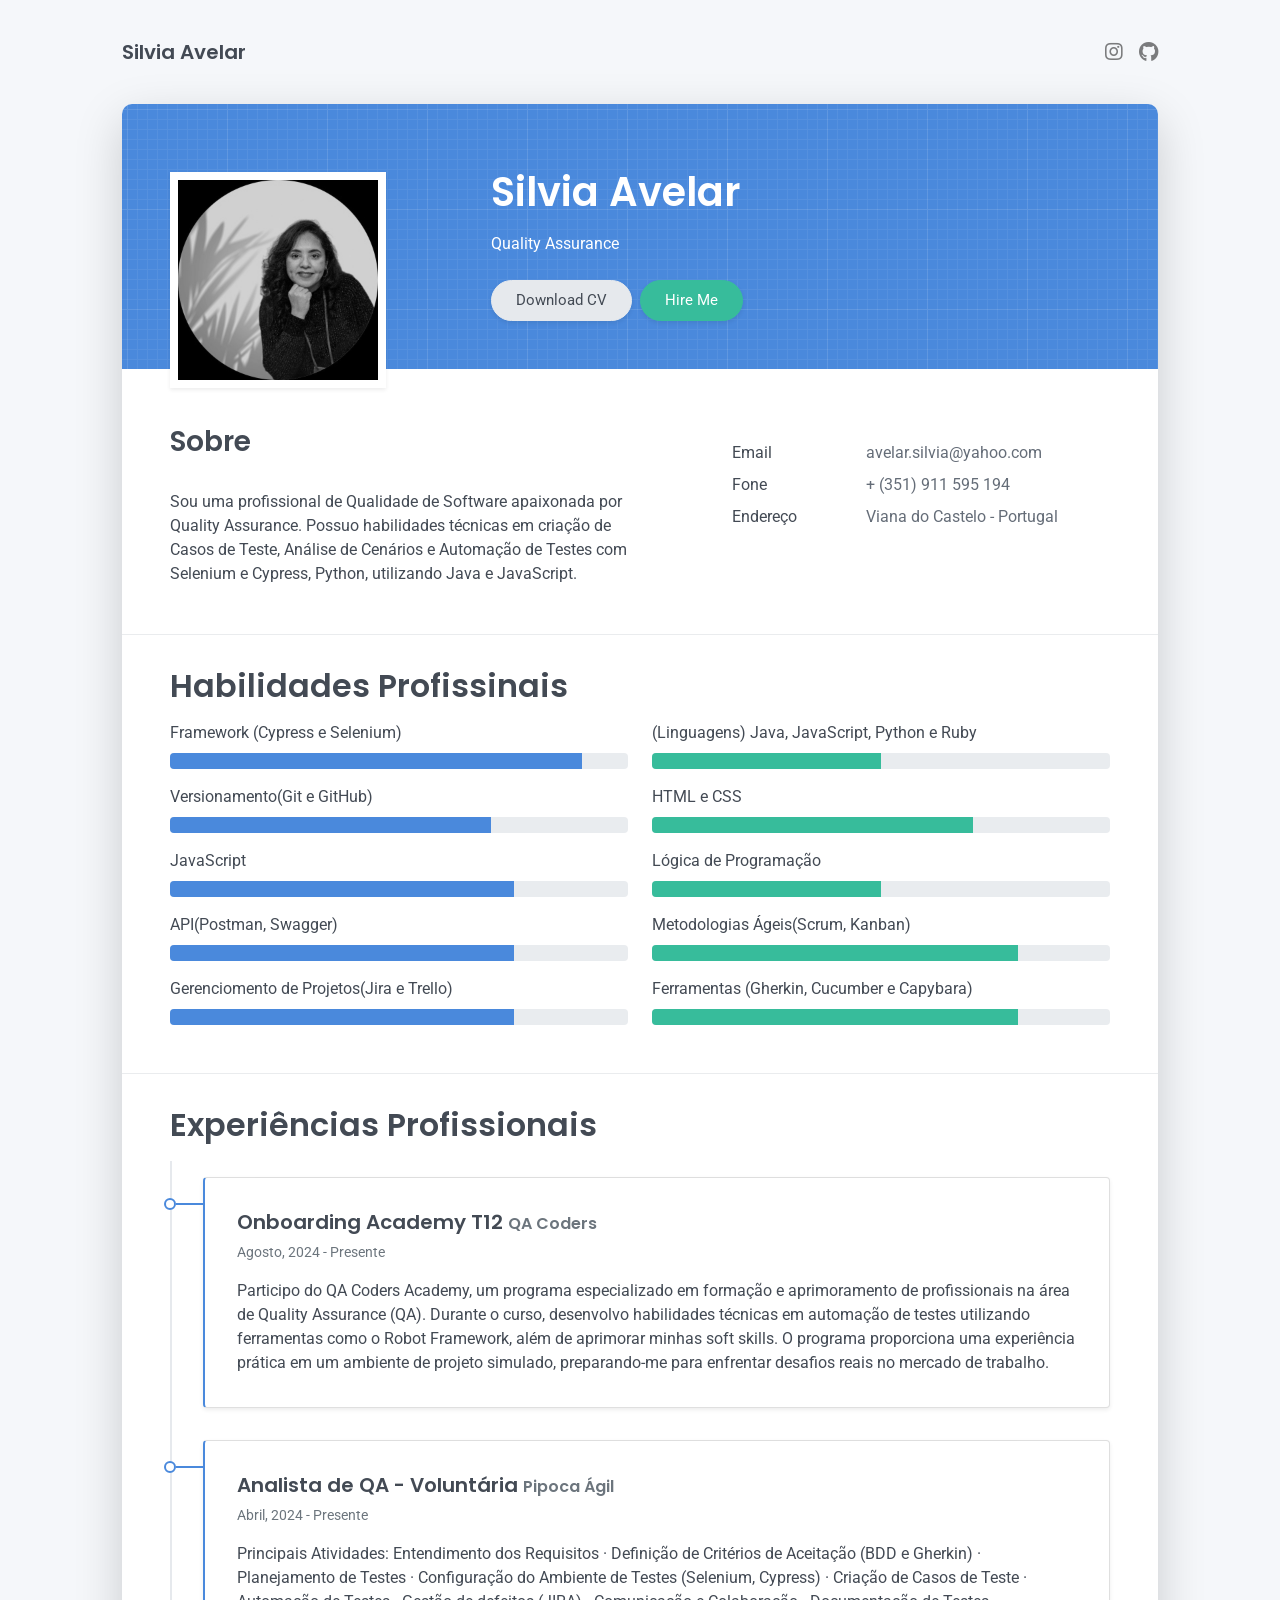
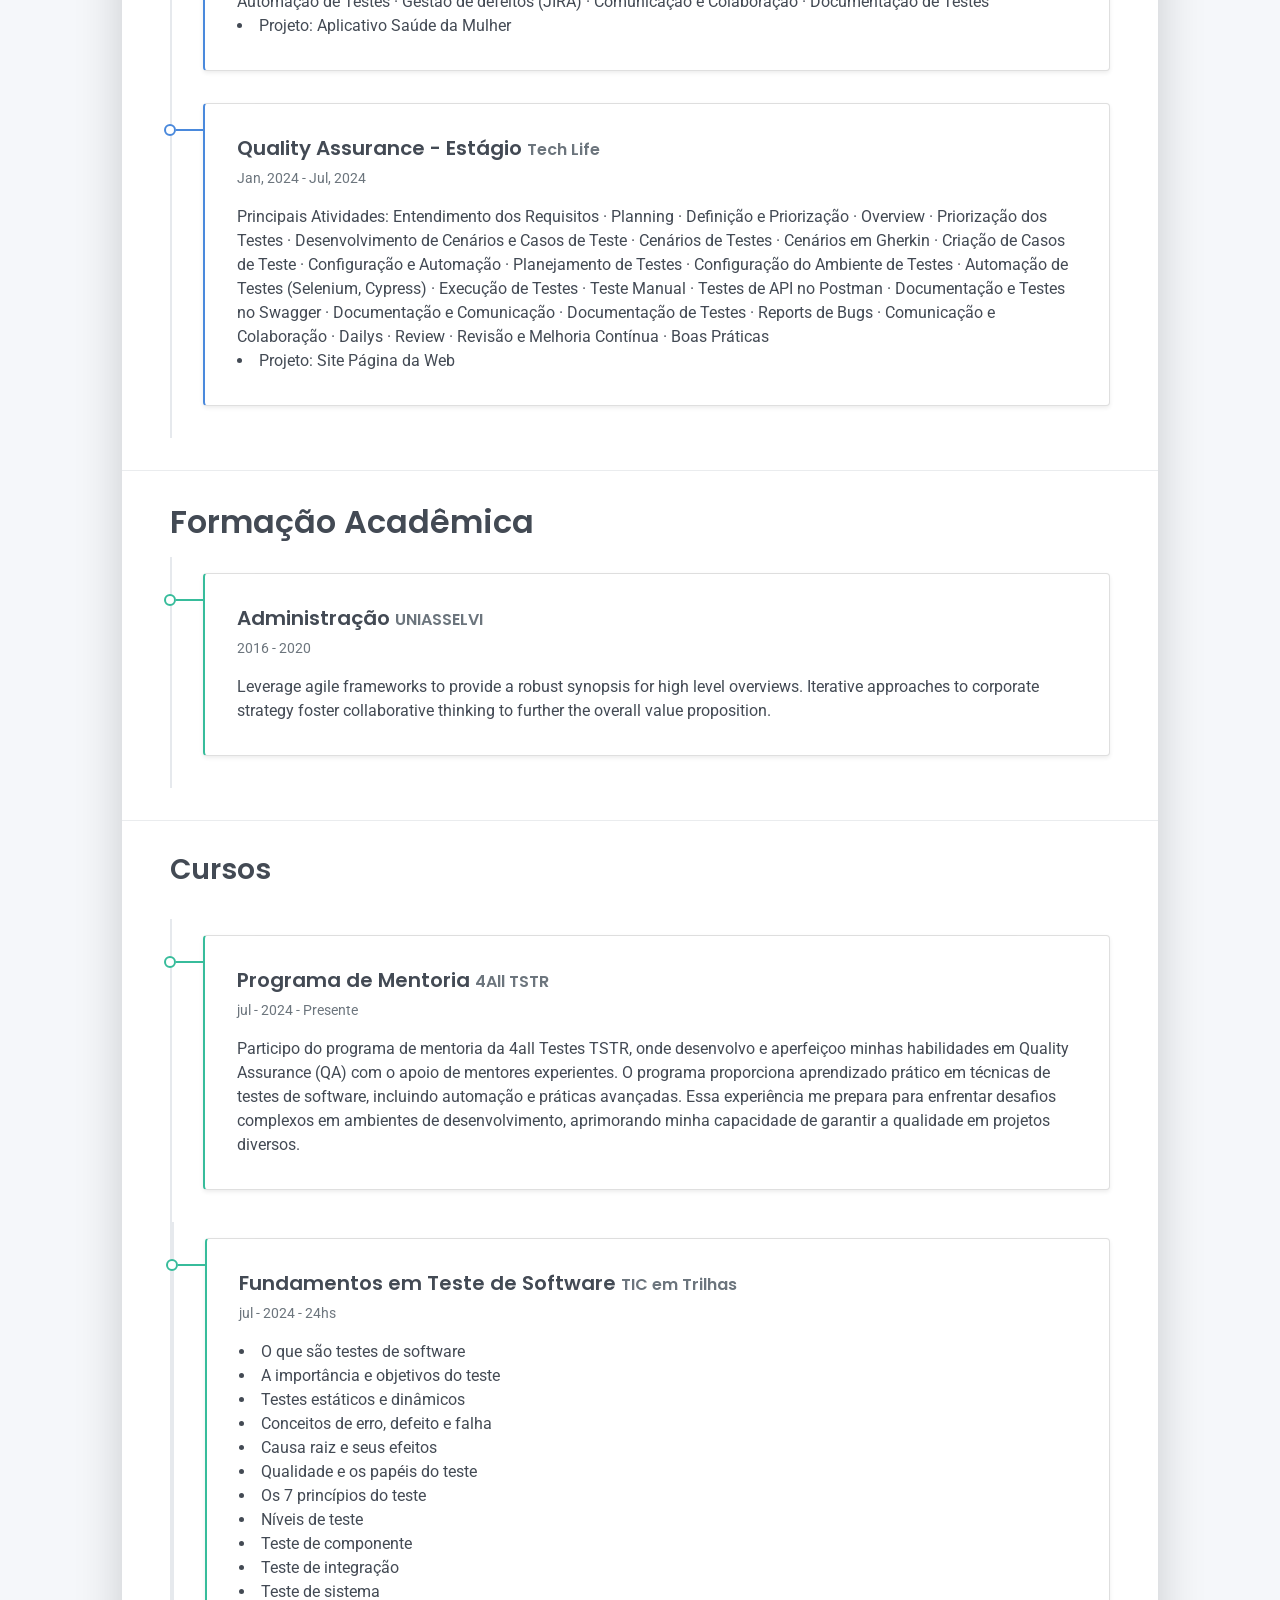
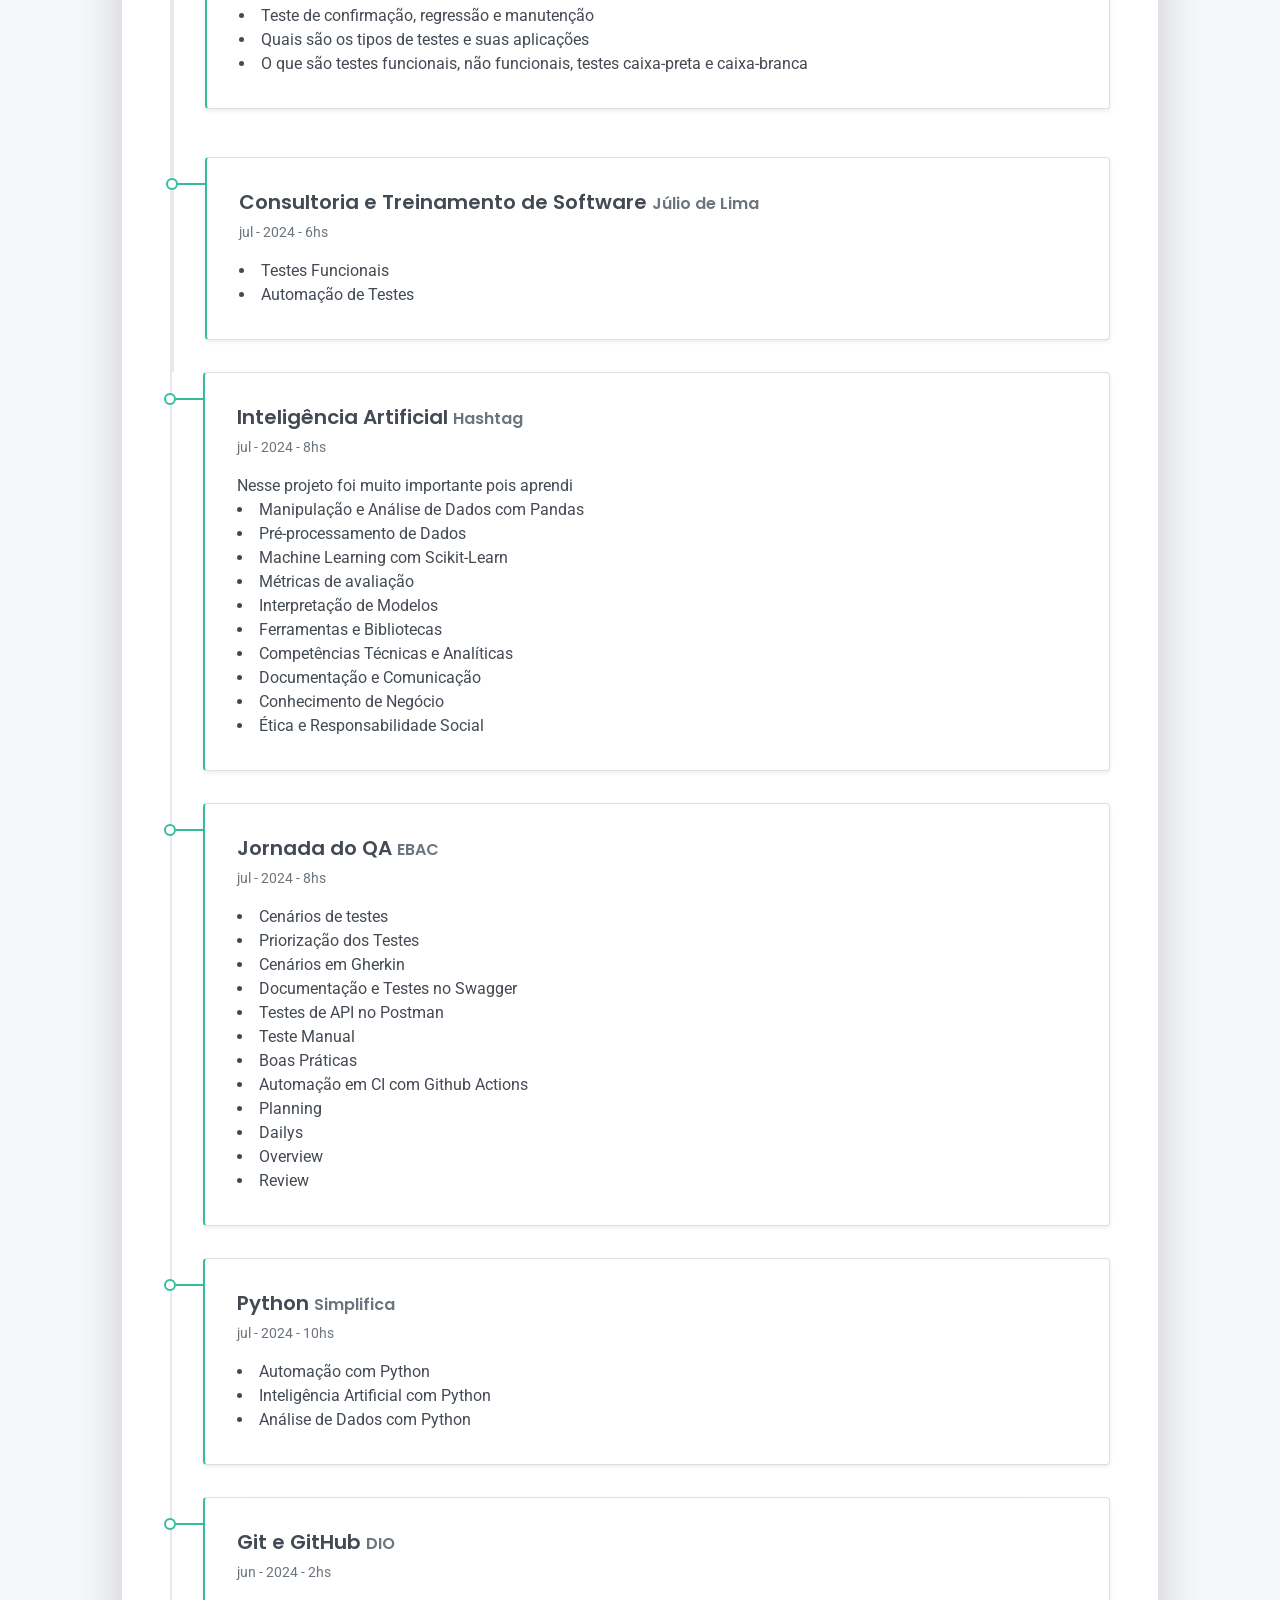
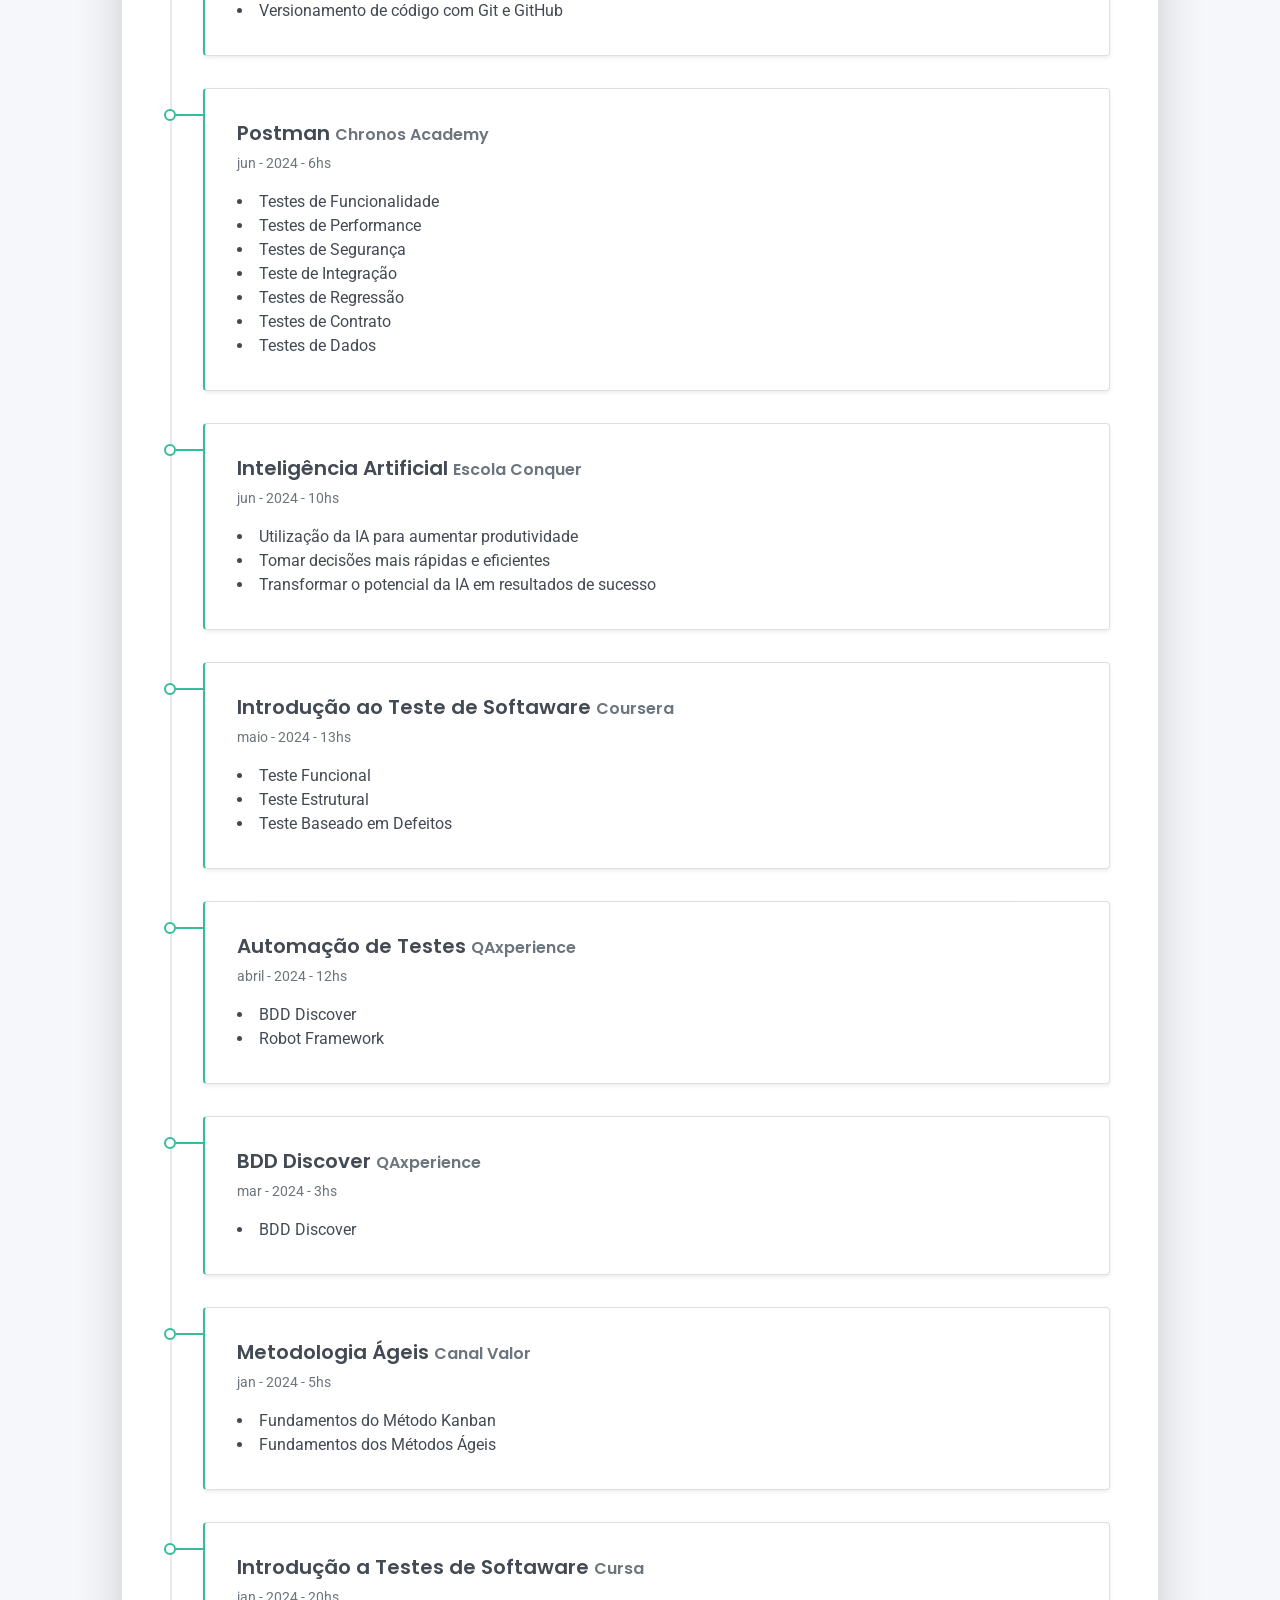
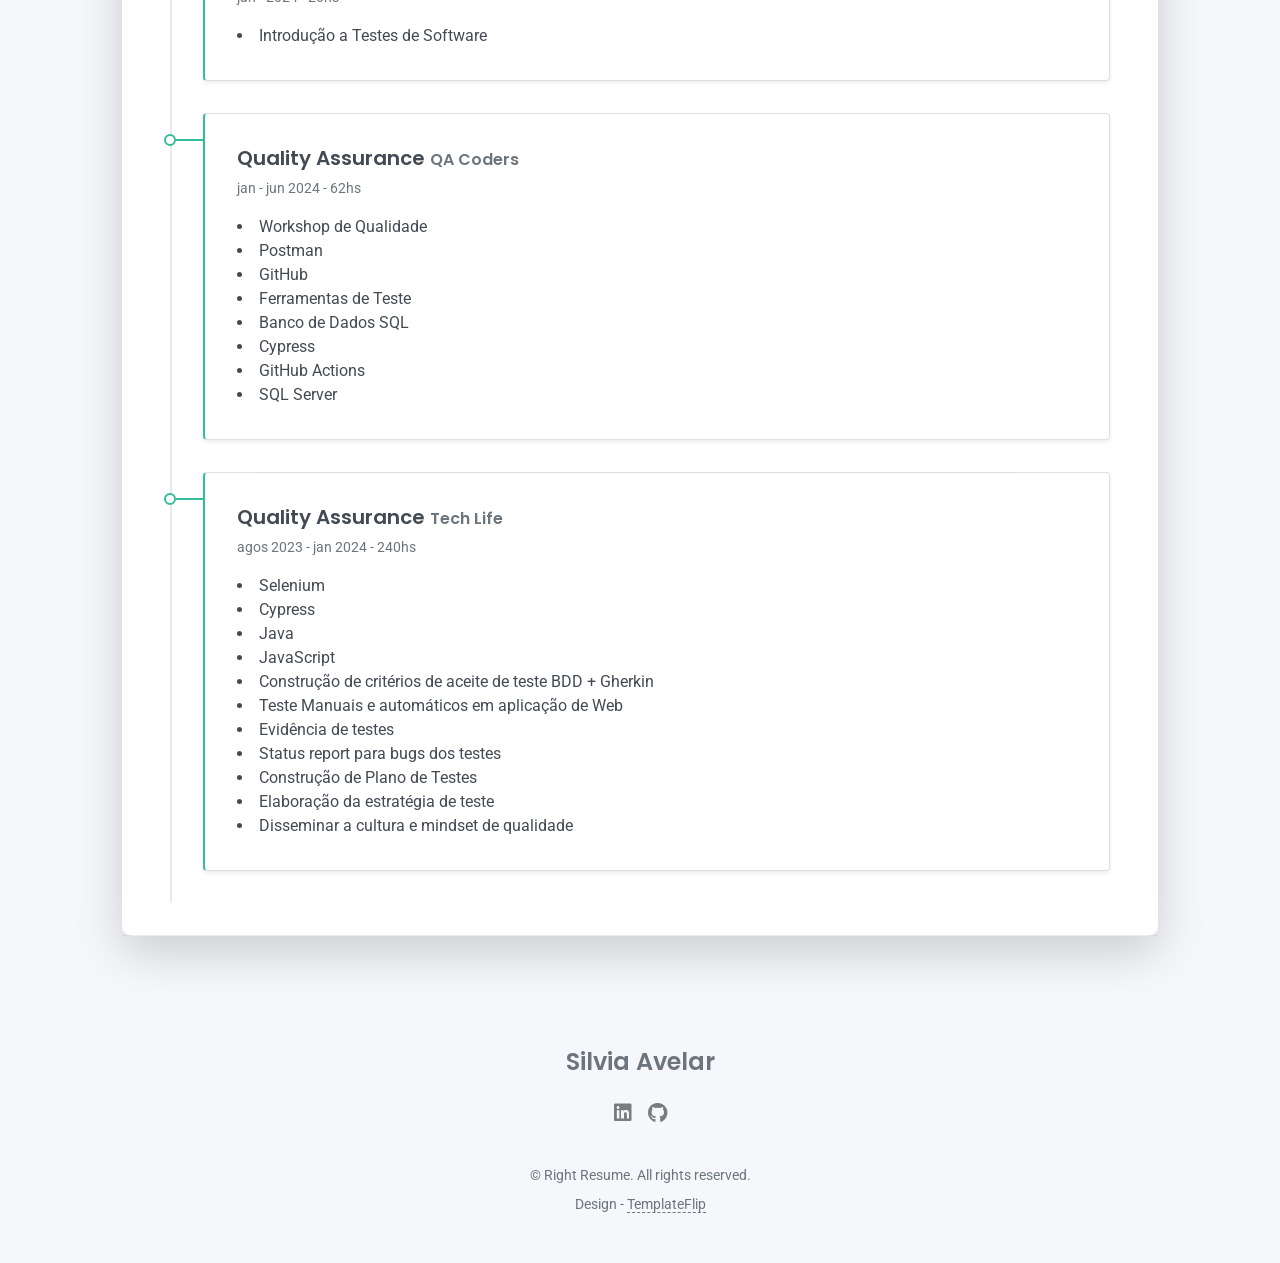
==== commit ff9f5e6e: "altercoes" ====
--- a/index.html
+++ b/index.html
@@ -52,8 +52,8 @@
       </div>
       <div class="col-lg-8 col-md-7 text-center text-md-start">
         <h2 class="h1 mt-2" data-aos="fade-left" data-aos-delay="0">Silvia Avelar</h2>
-        <p data-aos="fade-left" data-aos-delay="100">Graphic Designer & Web Developer</p>
-        <div class="d-print-none" data-aos="fade-left" data-aos-delay="200"><a class="btn btn-light text-dark shadow-sm mt-1 me-1" href="right-resume.pdf" target="_blank">Download CV</a><a class="btn btn-success shadow-sm mt-1" href="#contact">Hire Me</a></div>
+        <p data-aos="fade-left" data-aos-delay="100">Quality Assurance</p>
+        <div class="d-print-none" data-aos="fade-left" data-aos-delay="200"><a class="btn btn-light text-dark shadow-sm mt-1 me-1" href="right-resume.pdf" target="_blank">Download CV</a><a class="btn btn-success shadow-sm mt-1" href="images/right-resume-2.png">Hire Me</a></div>
       </div>
     </div>
   </div>
@@ -89,7 +89,7 @@
   </div>
   <hr class="d-print-none"/>
   <div class="skills-section px-3 px-lg-4">
-    <h2 class="h3 mb-3">Habilidades Profissinais</h2>
+    <h2 class="col-md-6">Habilidades Profissinais</h2>
     <div class="row">
       <div class="col-md-6">
         <div class="mb-2"><span>Framework (Cypress e Selenium)</span>
@@ -150,7 +150,7 @@
   </div>
   <hr class="d-print-none"/>
   <div class="work-experience-section px-3 px-lg-4">
-    <h2 class="h3 mb-4">Experiências Profissionais</h2>
+    <h2 class="col-md-6">Experiências Profissionais</h2>
     <div class="timeline">
       <div class="timeline-card timeline-card-primary card shadow-sm">
         <div class="card-body">
@@ -179,8 +179,8 @@
   </div>
   <hr class="d-print-none"/>
   <div class="page-break"></div>
-  <div class="education-section px-3 px-lg-4 pb-4">
-    <h2 class="h3 mb-4">Formação Acadêmica</h2>
+  <div class="education-section px-3 px-lg-4">
+    <h2 class="col-md-6">Formação Acadêmica</h2>
     <div class="timeline">
       <div class="timeline-card timeline-card-success card shadow-sm">
         <div class="card-body">
@@ -193,8 +193,8 @@
   </div>
   <hr class="d-print-none"/>
   <div class="page-break"></div>
-  <div class="education-section px-3 px-lg-4 pb-4">
-    <h2 class="h3 mb-4">Cursos</h2>
+  <div class="education-section px-3 px-lg-4">
+    <h2 class="h3 mb-3">Cursos</h2>
     <div class="timeline">
       <div class="timeline-card timeline-card-success card shadow-sm">
         <div class="card-body">
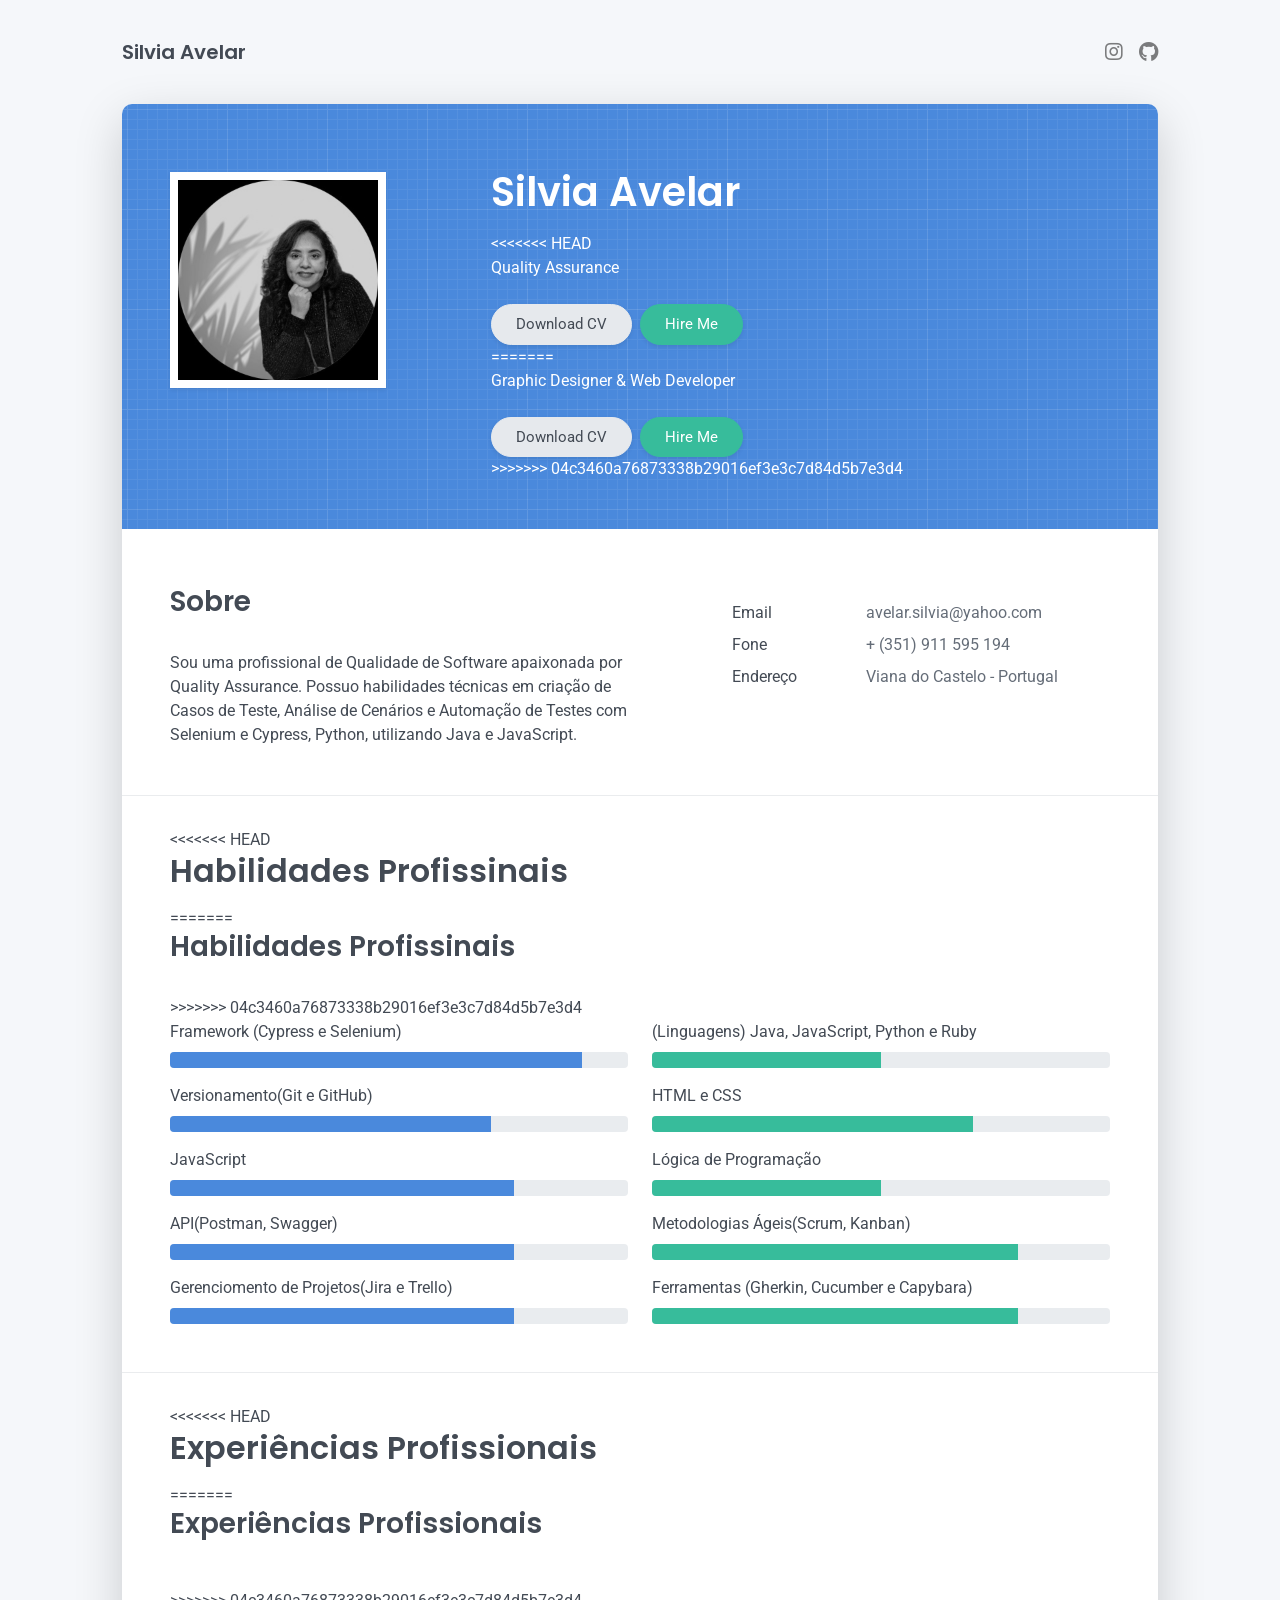
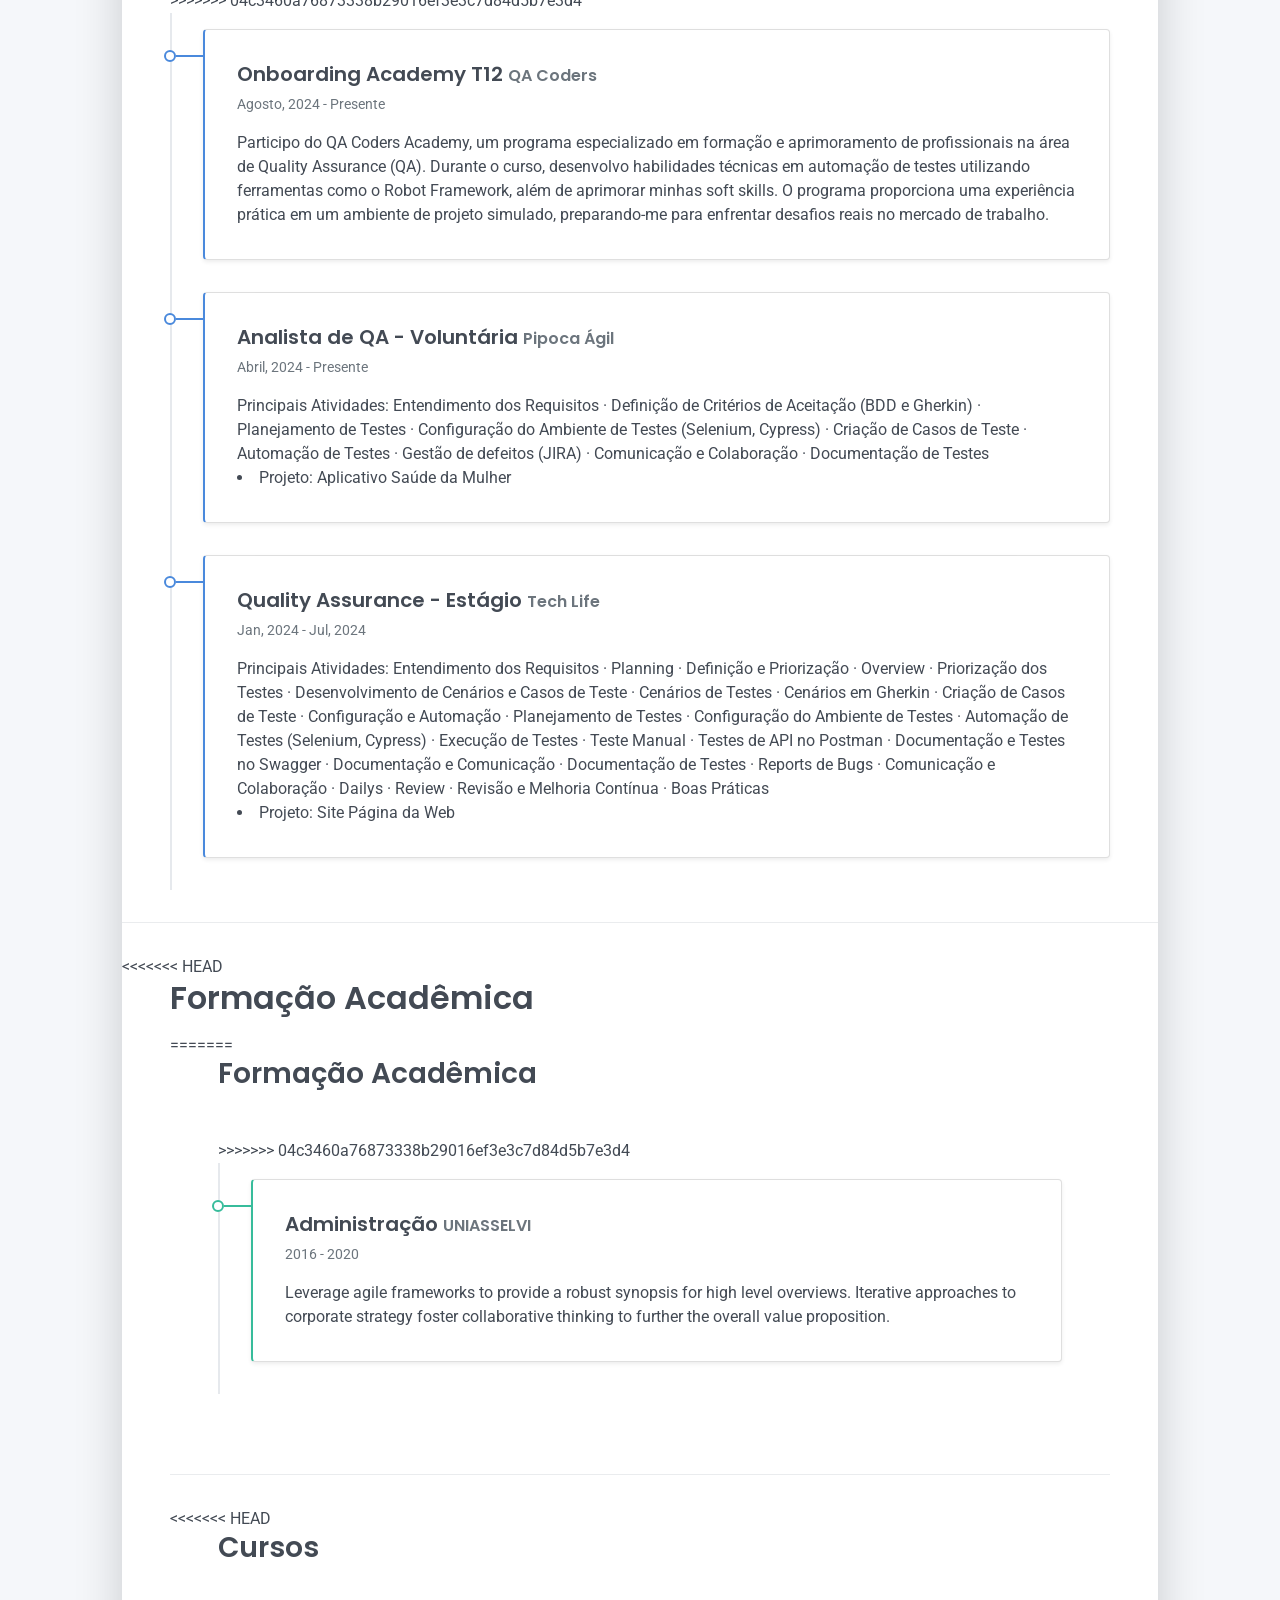
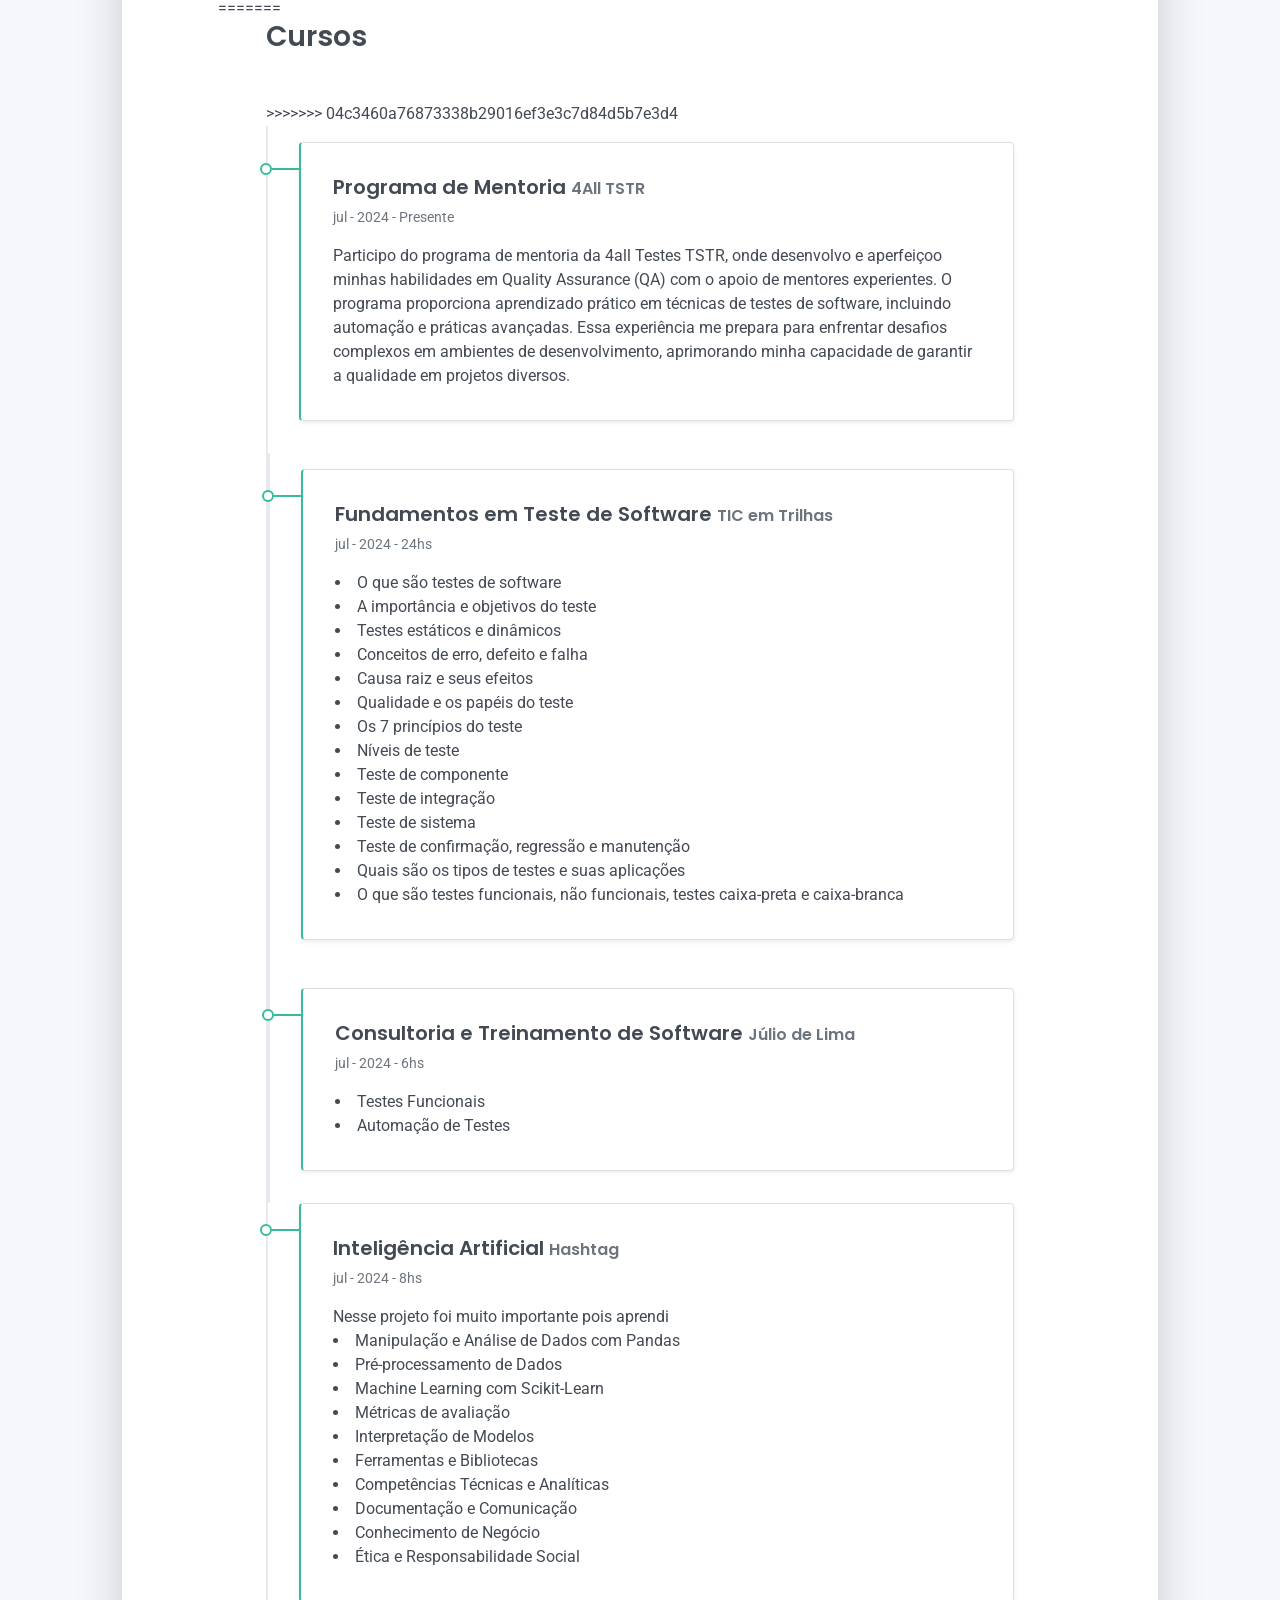
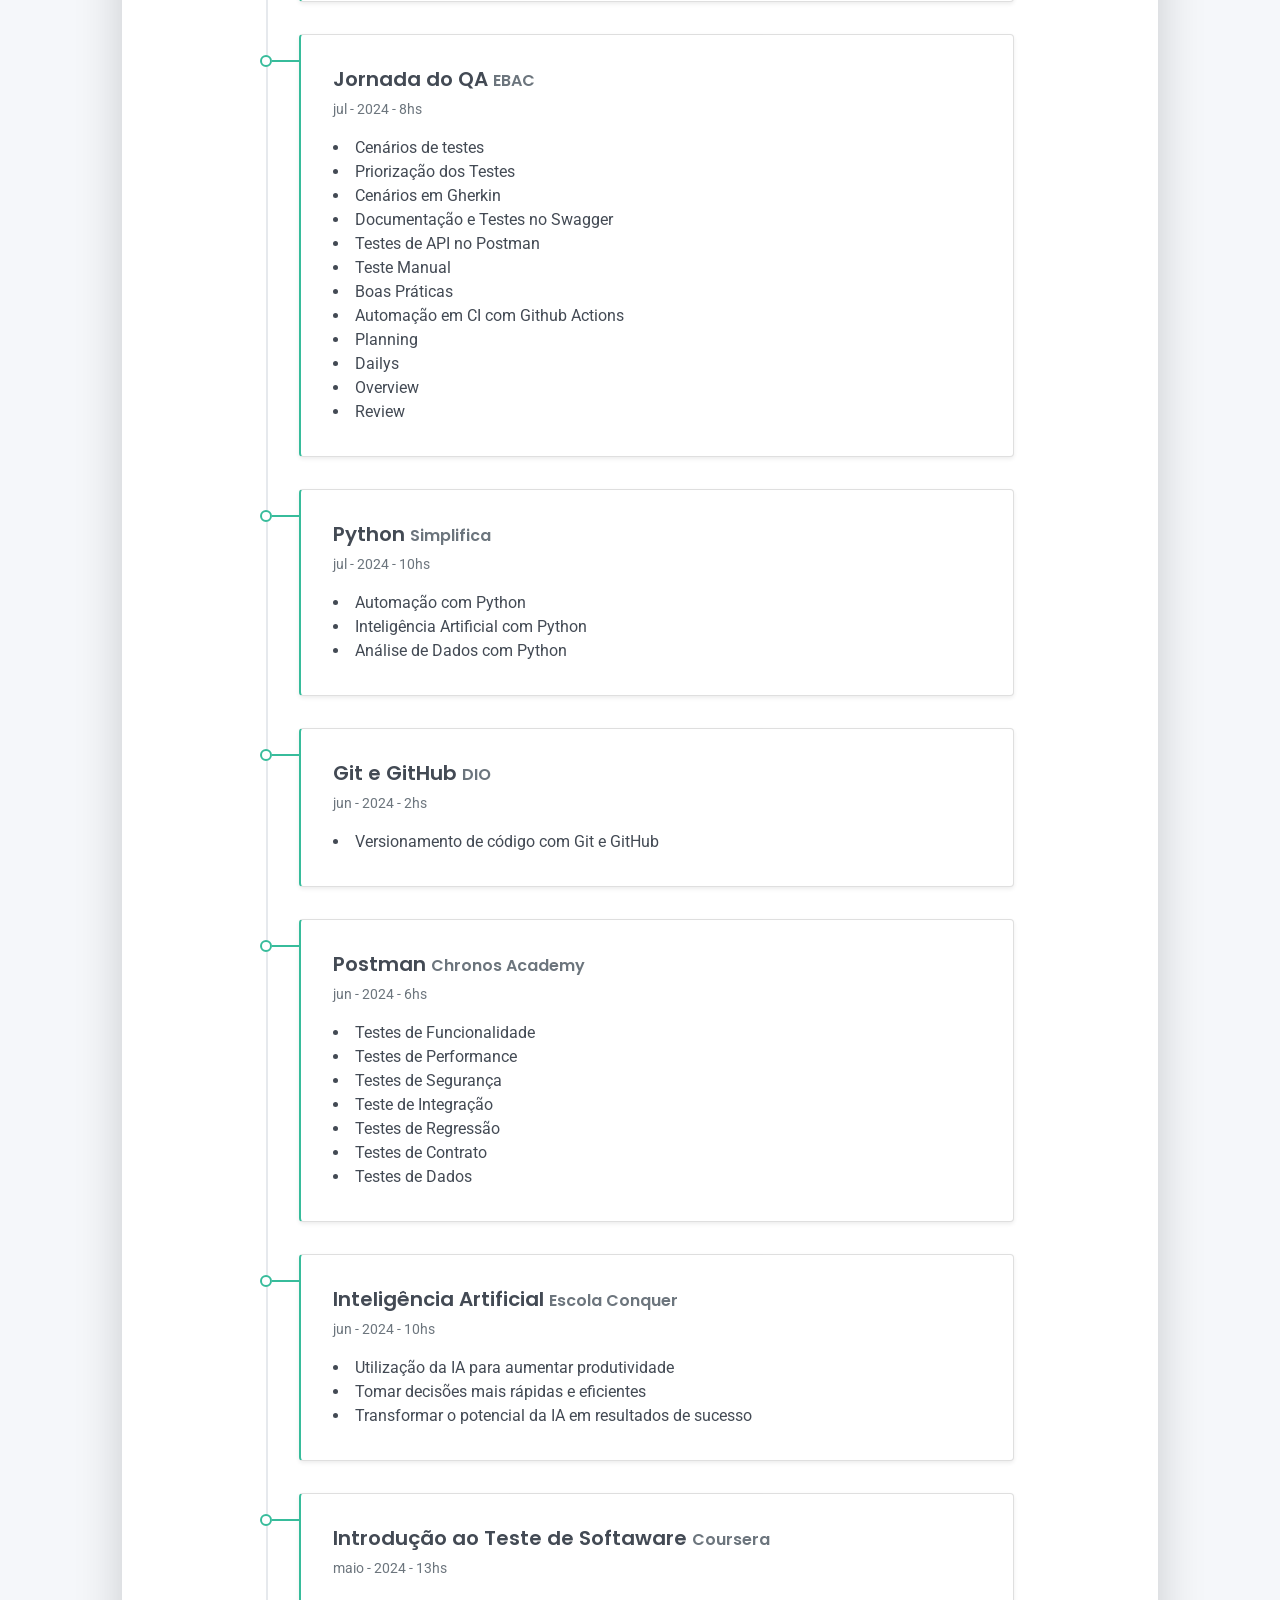
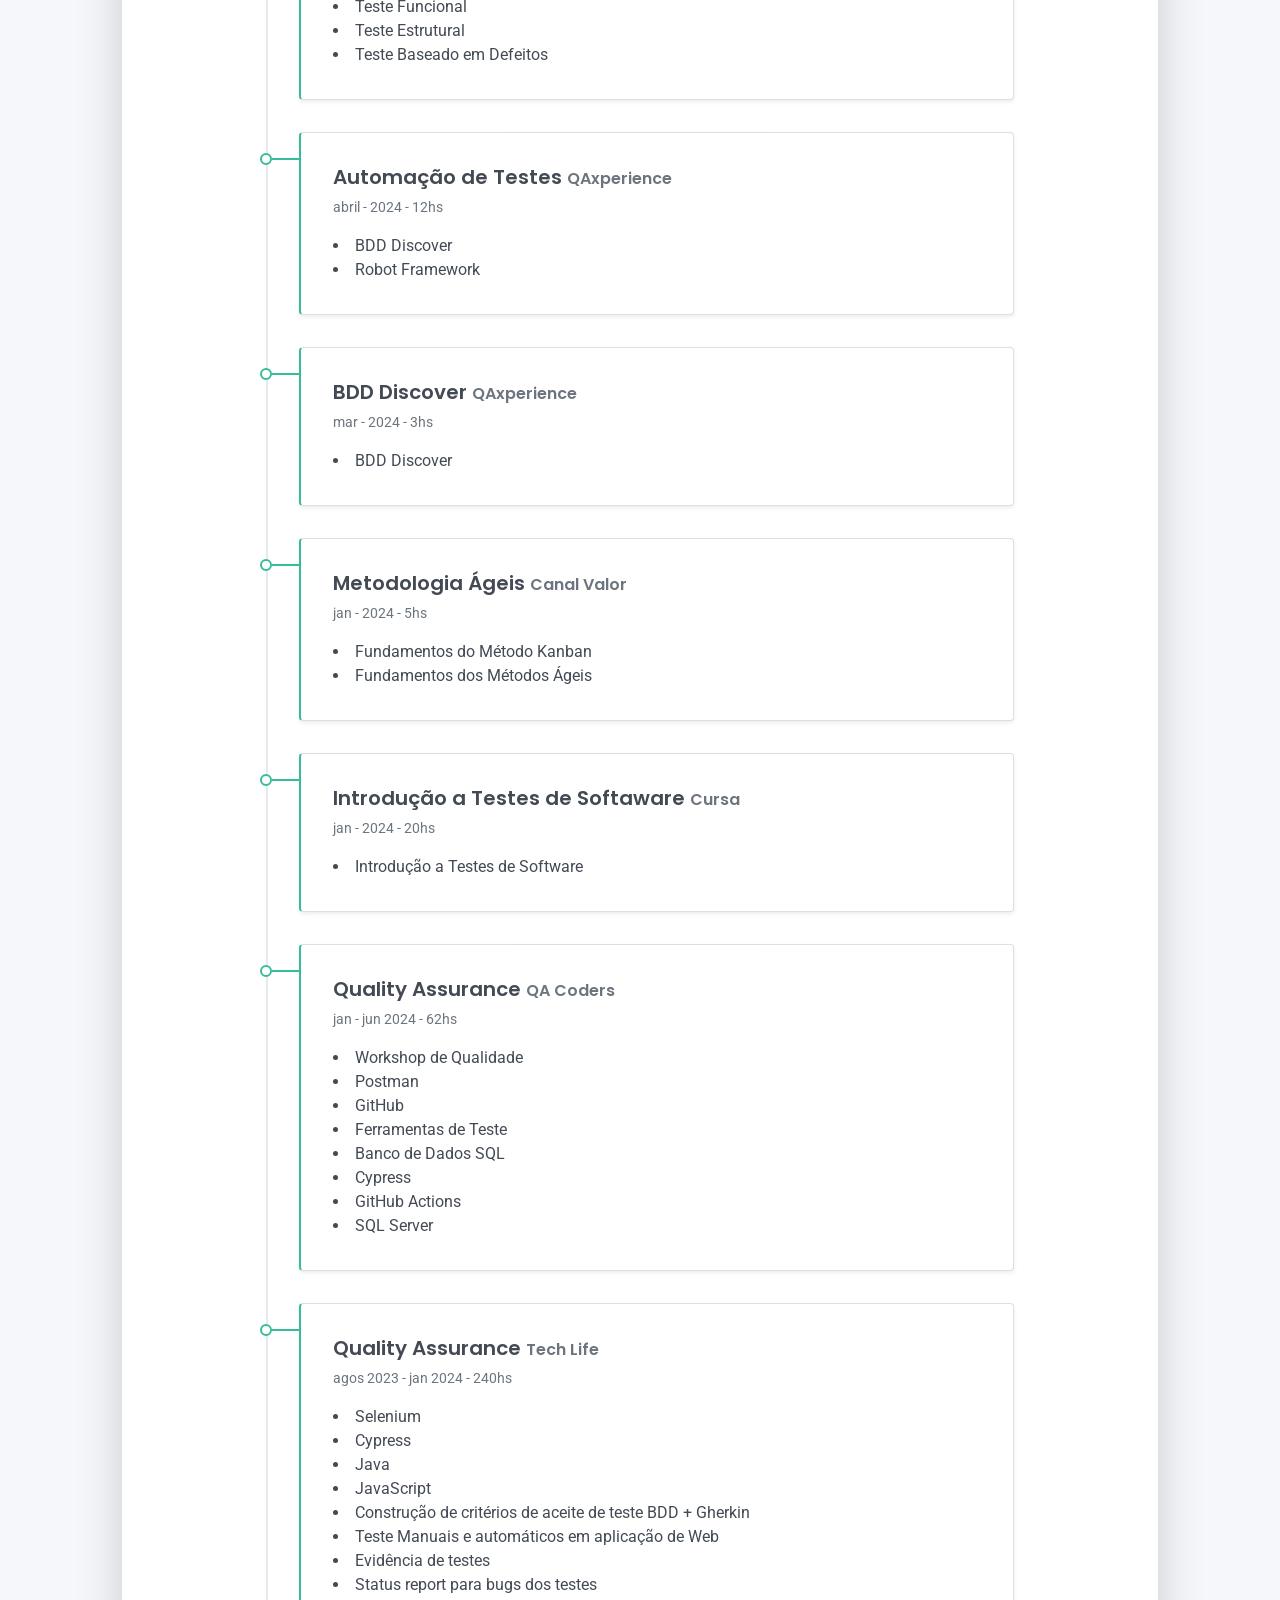
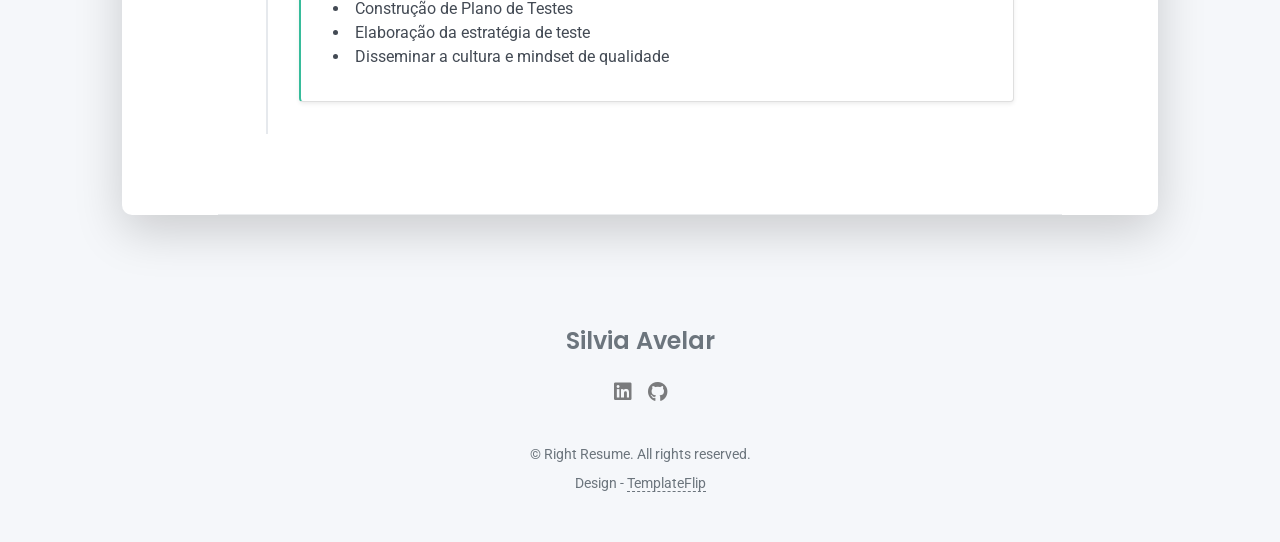
==== commit ca685d30: "Resolve merge conflicts and complete merge" ====
--- a/index.html
+++ b/index.html
@@ -52,8 +52,13 @@
       </div>
       <div class="col-lg-8 col-md-7 text-center text-md-start">
         <h2 class="h1 mt-2" data-aos="fade-left" data-aos-delay="0">Silvia Avelar</h2>
+<<<<<<< HEAD
         <p data-aos="fade-left" data-aos-delay="100">Quality Assurance</p>
         <div class="d-print-none" data-aos="fade-left" data-aos-delay="200"><a class="btn btn-light text-dark shadow-sm mt-1 me-1" href="right-resume.pdf" target="_blank">Download CV</a><a class="btn btn-success shadow-sm mt-1" href="images/right-resume-2.png">Hire Me</a></div>
+=======
+        <p data-aos="fade-left" data-aos-delay="100">Graphic Designer & Web Developer</p>
+        <div class="d-print-none" data-aos="fade-left" data-aos-delay="200"><a class="btn btn-light text-dark shadow-sm mt-1 me-1" href="right-resume.pdf" target="_blank">Download CV</a><a class="btn btn-success shadow-sm mt-1" href="#contact">Hire Me</a></div>
+>>>>>>> 04c3460a76873338b29016ef3e3c7d84d5b7e3d4
       </div>
     </div>
   </div>
@@ -89,7 +94,11 @@
   </div>
   <hr class="d-print-none"/>
   <div class="skills-section px-3 px-lg-4">
+<<<<<<< HEAD
     <h2 class="col-md-6">Habilidades Profissinais</h2>
+=======
+    <h2 class="h3 mb-3">Habilidades Profissinais</h2>
+>>>>>>> 04c3460a76873338b29016ef3e3c7d84d5b7e3d4
     <div class="row">
       <div class="col-md-6">
         <div class="mb-2"><span>Framework (Cypress e Selenium)</span>
@@ -150,7 +159,11 @@
   </div>
   <hr class="d-print-none"/>
   <div class="work-experience-section px-3 px-lg-4">
+<<<<<<< HEAD
     <h2 class="col-md-6">Experiências Profissionais</h2>
+=======
+    <h2 class="h3 mb-4">Experiências Profissionais</h2>
+>>>>>>> 04c3460a76873338b29016ef3e3c7d84d5b7e3d4
     <div class="timeline">
       <div class="timeline-card timeline-card-primary card shadow-sm">
         <div class="card-body">
@@ -179,8 +192,13 @@
   </div>
   <hr class="d-print-none"/>
   <div class="page-break"></div>
+<<<<<<< HEAD
   <div class="education-section px-3 px-lg-4">
     <h2 class="col-md-6">Formação Acadêmica</h2>
+=======
+  <div class="education-section px-3 px-lg-4 pb-4">
+    <h2 class="h3 mb-4">Formação Acadêmica</h2>
+>>>>>>> 04c3460a76873338b29016ef3e3c7d84d5b7e3d4
     <div class="timeline">
       <div class="timeline-card timeline-card-success card shadow-sm">
         <div class="card-body">
@@ -193,8 +211,13 @@
   </div>
   <hr class="d-print-none"/>
   <div class="page-break"></div>
+<<<<<<< HEAD
   <div class="education-section px-3 px-lg-4">
     <h2 class="h3 mb-3">Cursos</h2>
+=======
+  <div class="education-section px-3 px-lg-4 pb-4">
+    <h2 class="h3 mb-4">Cursos</h2>
+>>>>>>> 04c3460a76873338b29016ef3e3c7d84d5b7e3d4
     <div class="timeline">
       <div class="timeline-card timeline-card-success card shadow-sm">
         <div class="card-body">
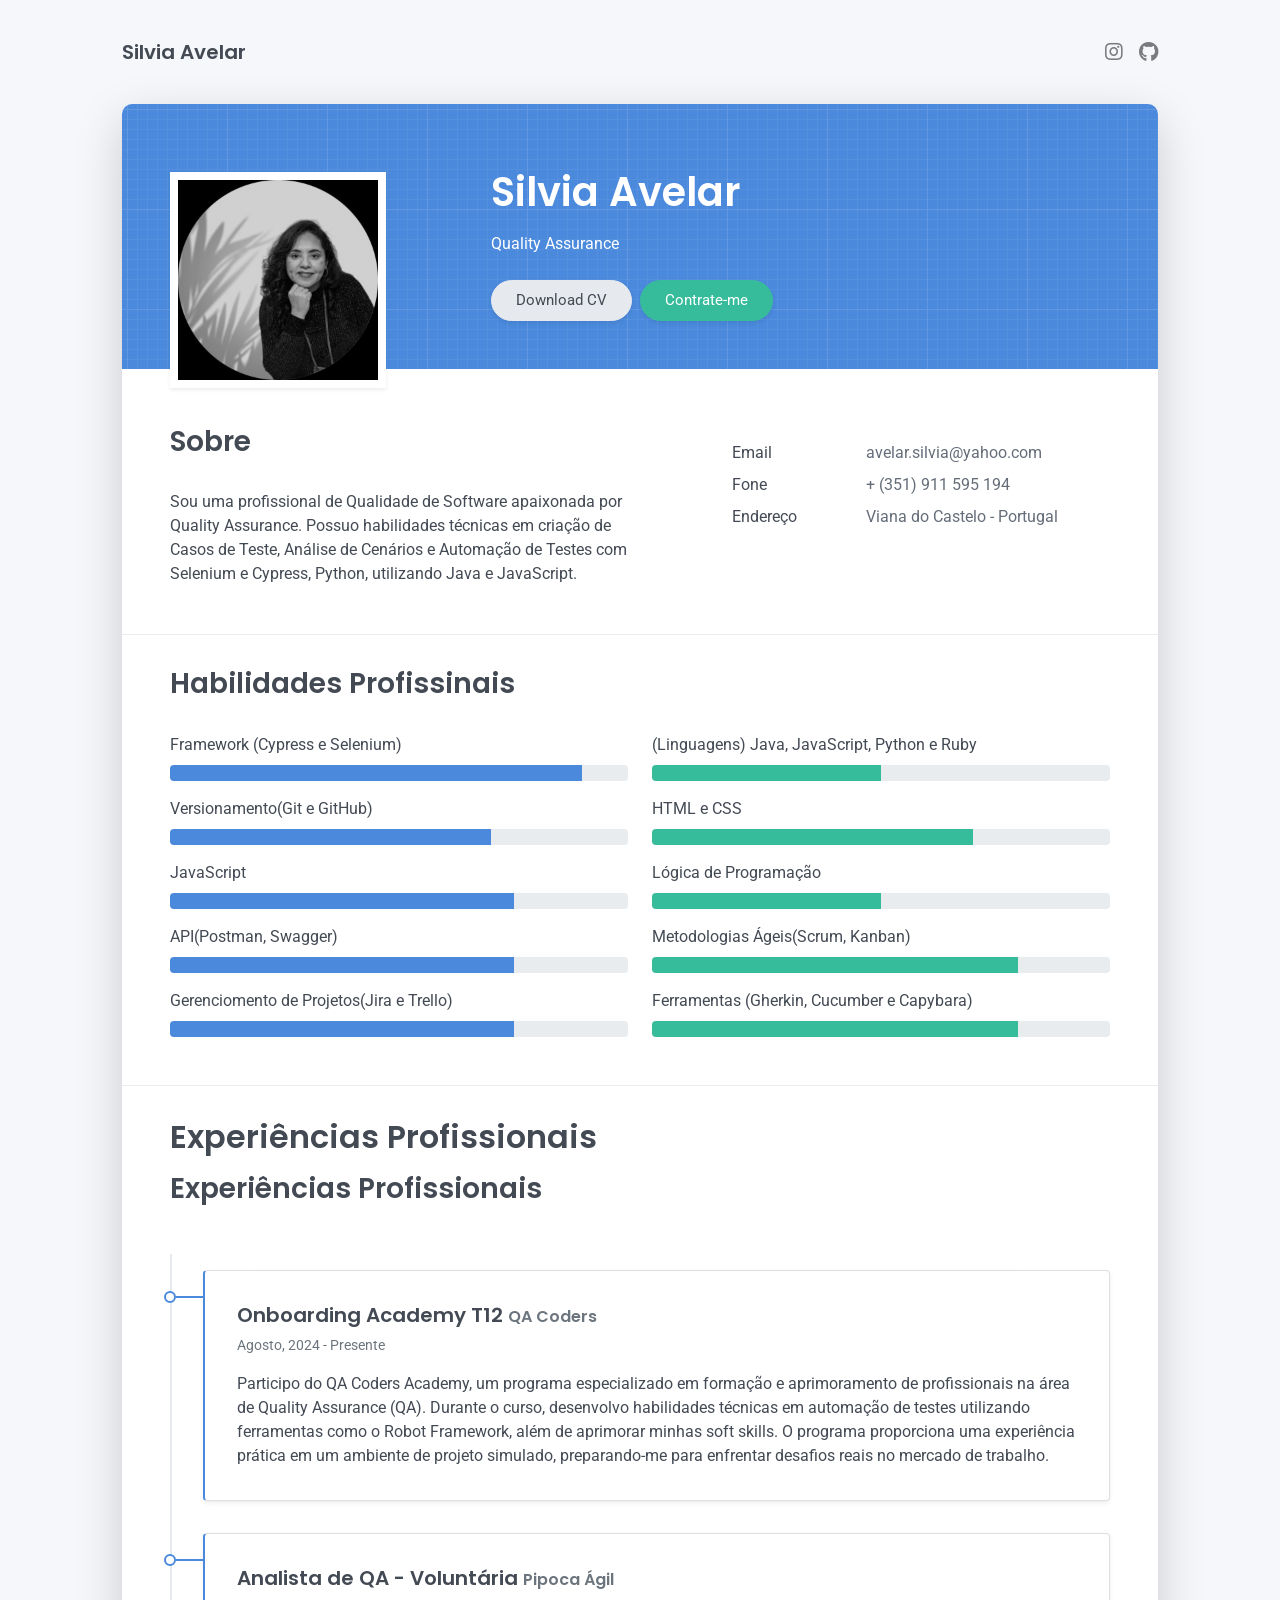
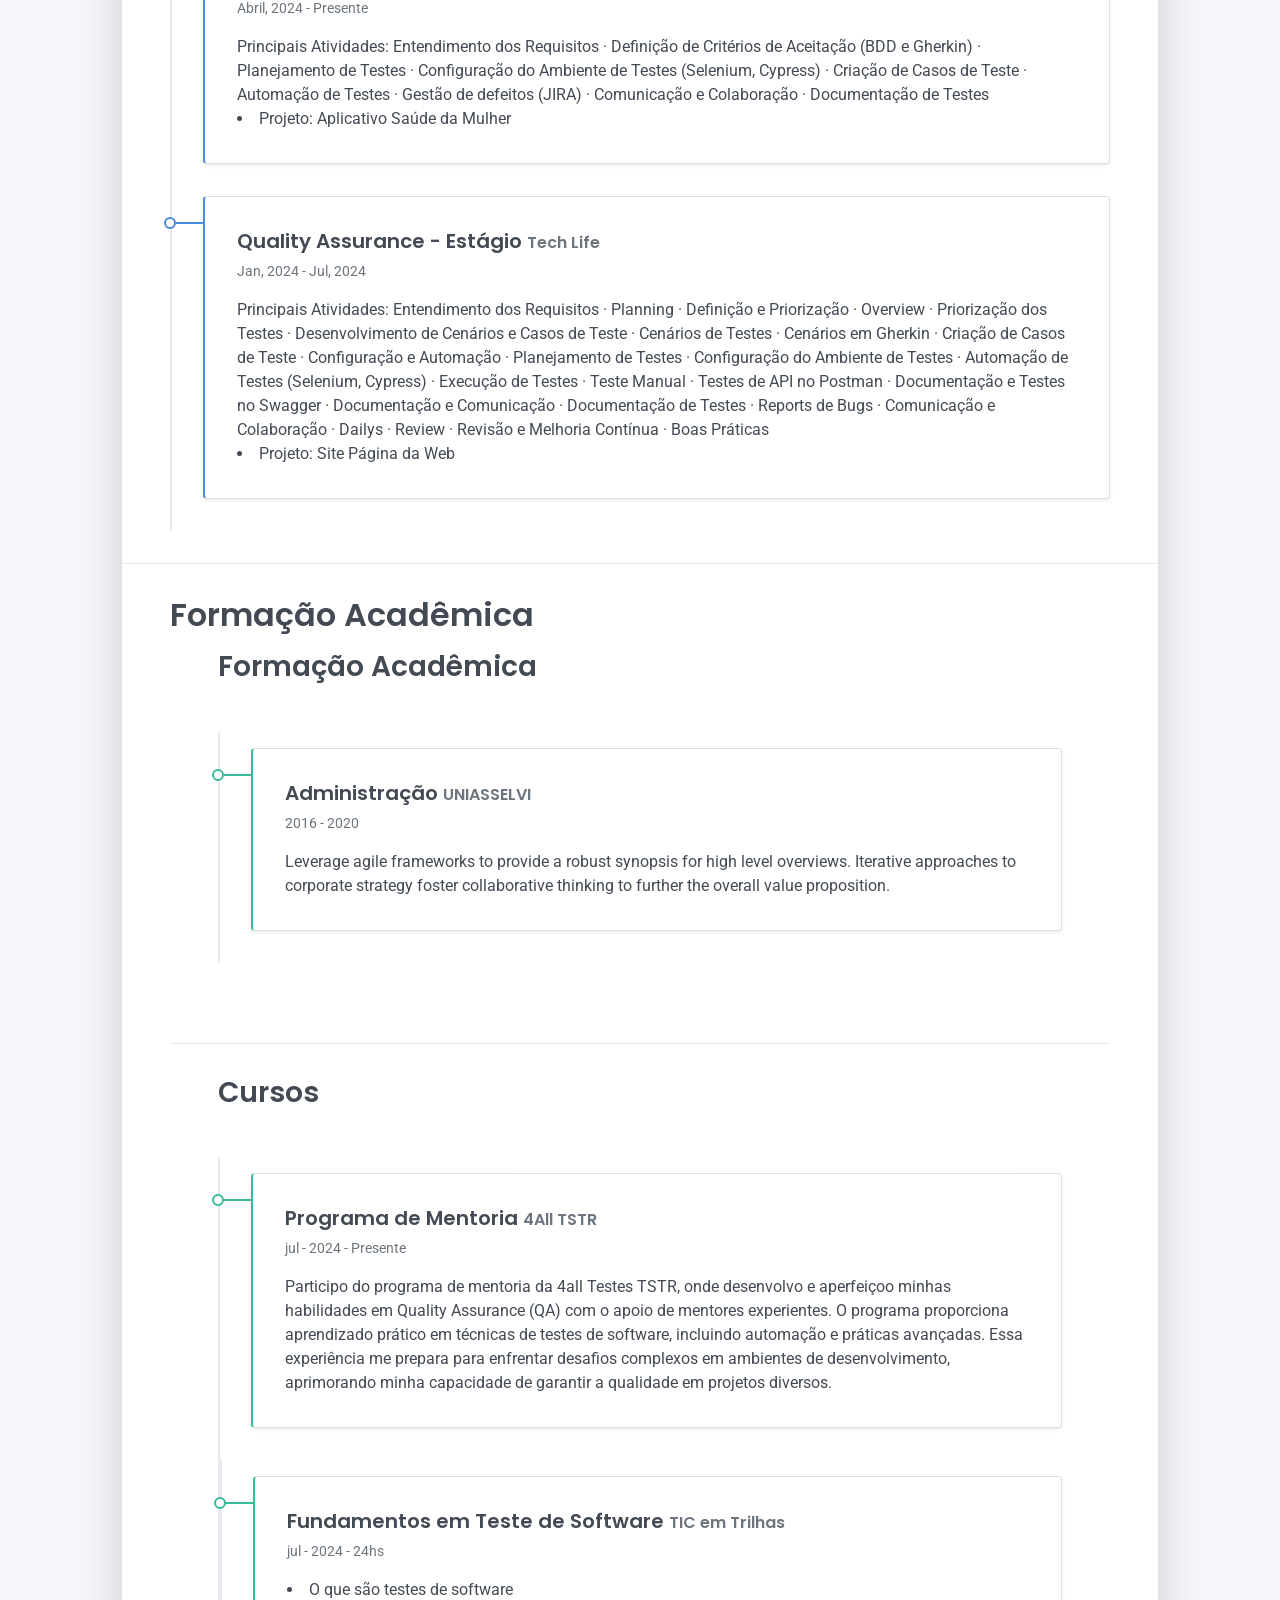
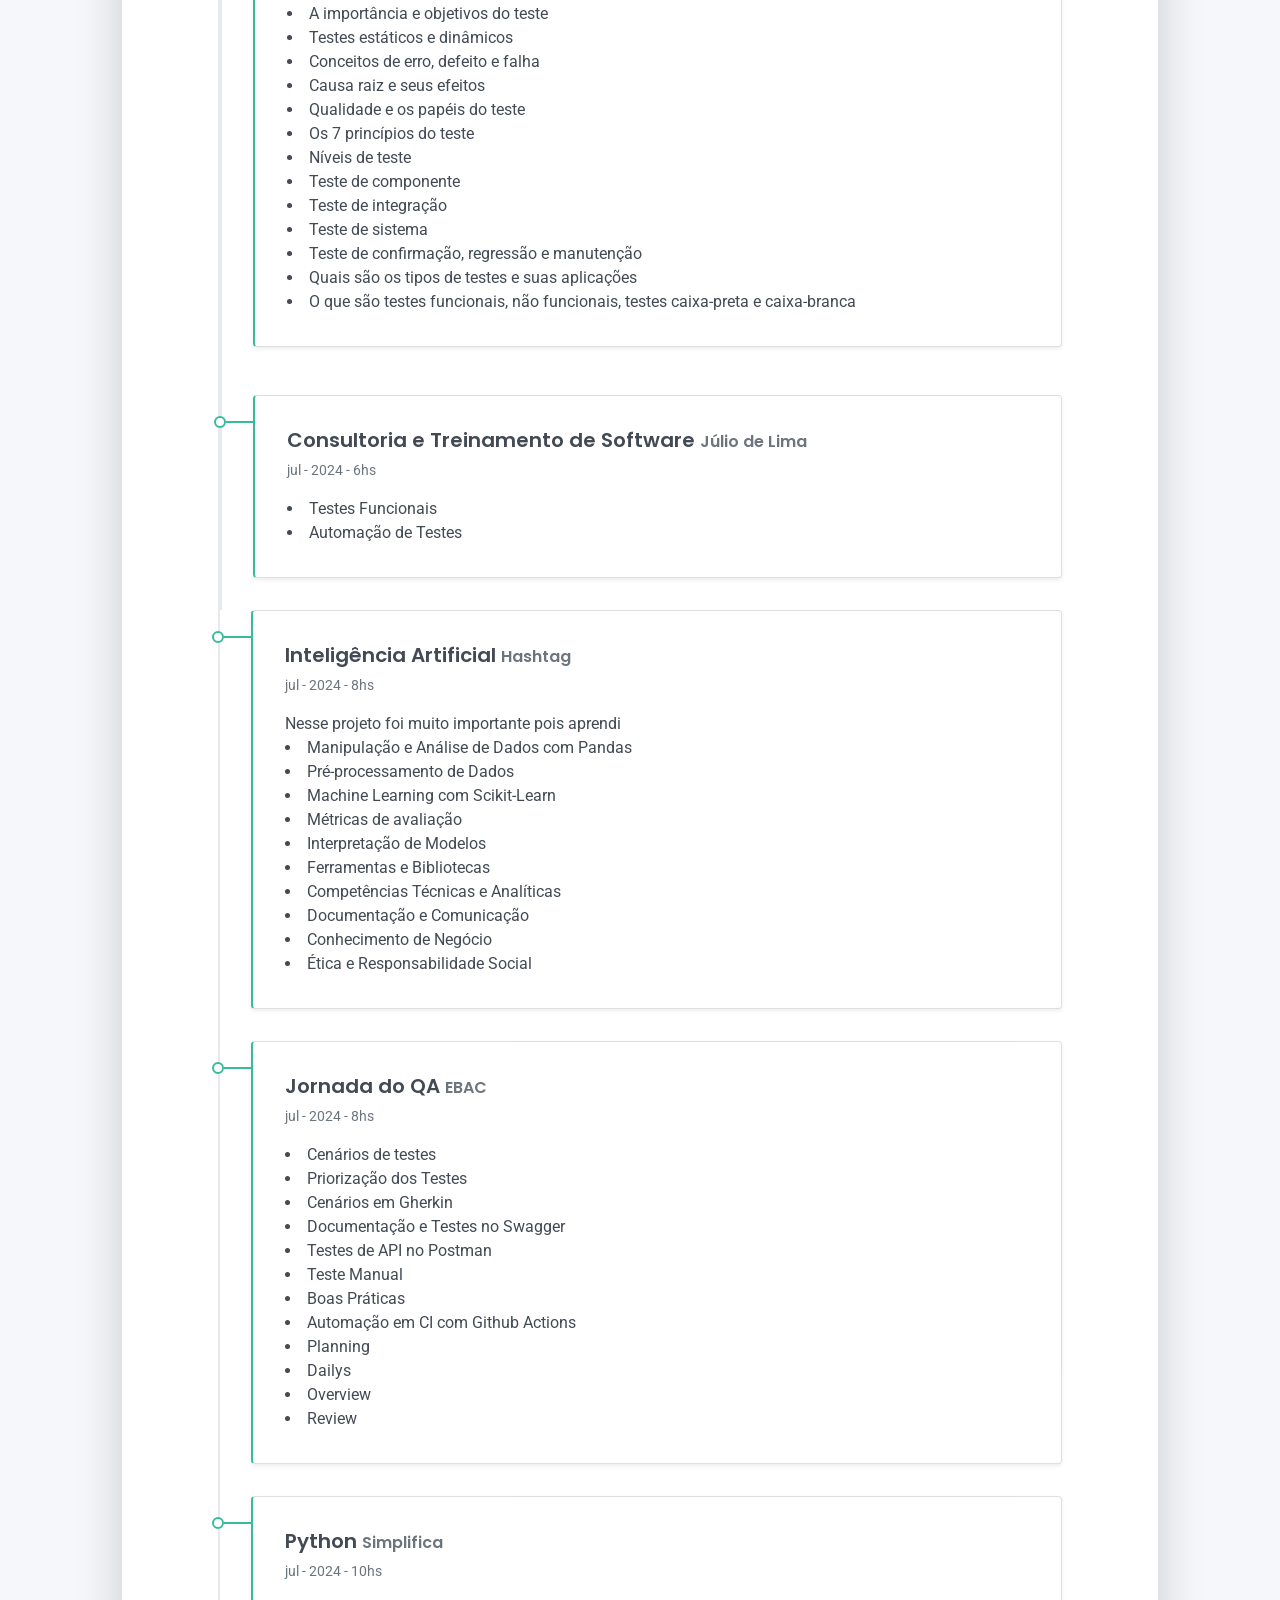
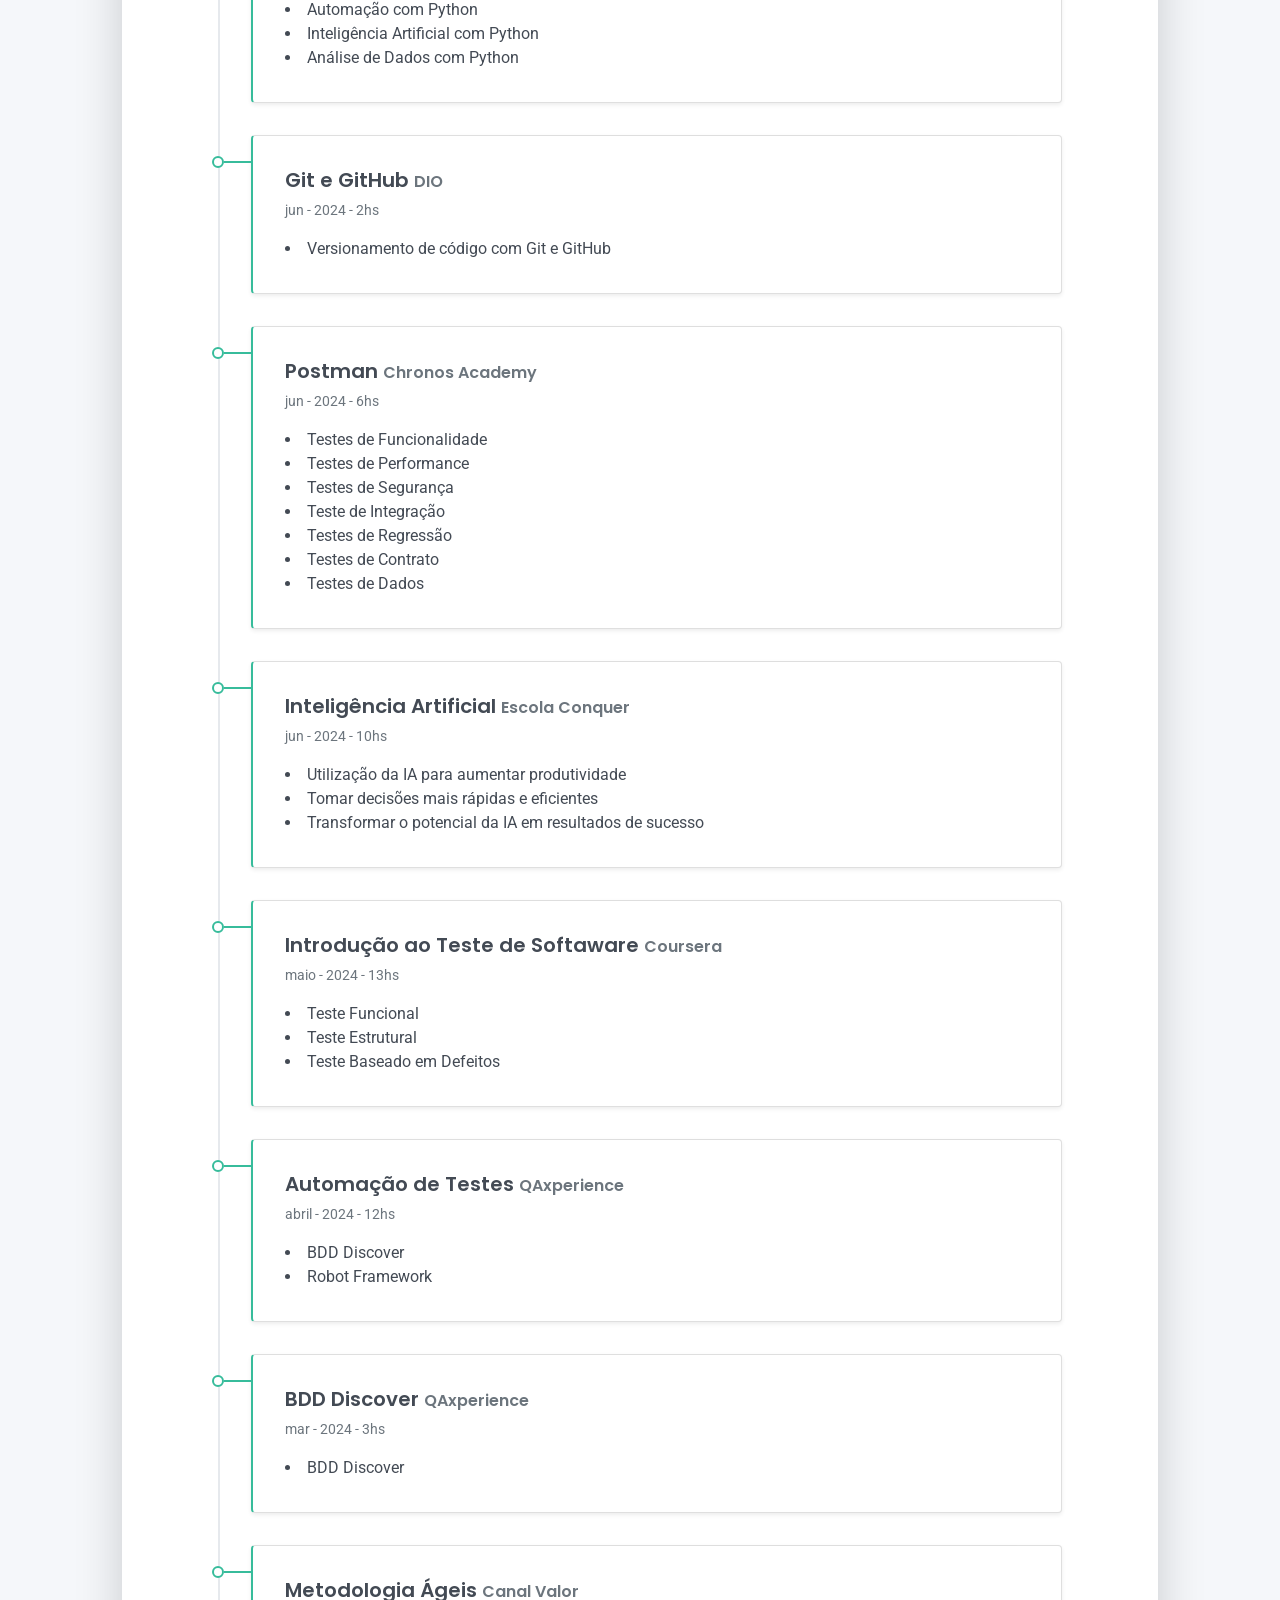
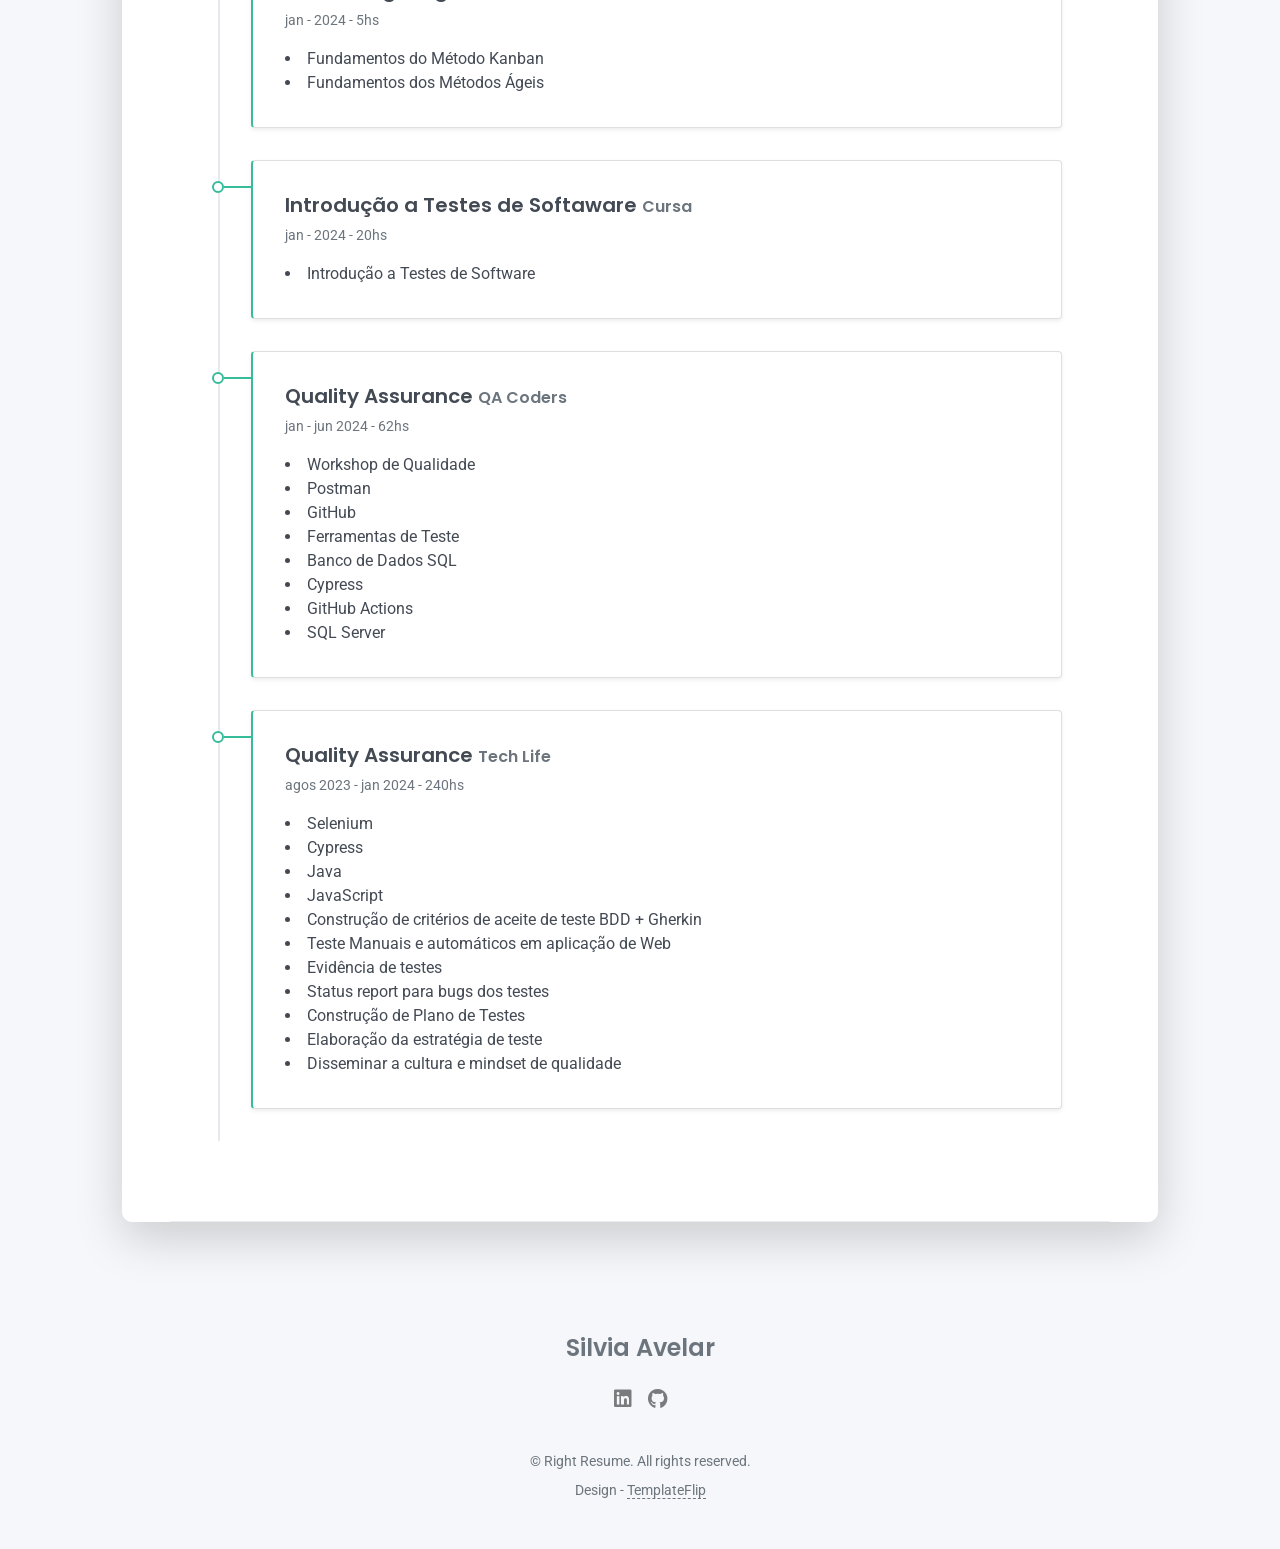
==== commit d5f72a69: "pdf" ====
--- a/index.html
+++ b/index.html
@@ -52,14 +52,9 @@
       </div>
       <div class="col-lg-8 col-md-7 text-center text-md-start">
         <h2 class="h1 mt-2" data-aos="fade-left" data-aos-delay="0">Silvia Avelar</h2>
-<<<<<<< HEAD
         <p data-aos="fade-left" data-aos-delay="100">Quality Assurance</p>
-        <div class="d-print-none" data-aos="fade-left" data-aos-delay="200"><a class="btn btn-light text-dark shadow-sm mt-1 me-1" href="right-resume.pdf" target="_blank">Download CV</a><a class="btn btn-success shadow-sm mt-1" href="images/right-resume-2.png">Hire Me</a></div>
-=======
-        <p data-aos="fade-left" data-aos-delay="100">Graphic Designer & Web Developer</p>
-        <div class="d-print-none" data-aos="fade-left" data-aos-delay="200"><a class="btn btn-light text-dark shadow-sm mt-1 me-1" href="right-resume.pdf" target="_blank">Download CV</a><a class="btn btn-success shadow-sm mt-1" href="#contact">Hire Me</a></div>
->>>>>>> 04c3460a76873338b29016ef3e3c7d84d5b7e3d4
-      </div>
+        <div class="d-print-none" data-aos="fade-left" data-aos-delay="200"><a class="btn btn-light text-dark shadow-sm mt-1 me-1" href="right-resume.pdf" target="_blank">Download CV</a><a class="btn btn-success shadow-sm mt-1" href="images/right-resume-2.png">Contrate-me</a></div>
+    </div>
     </div>
   </div>
   <div class="about-section pt-4 px-3 px-lg-4 mt-1">
@@ -94,11 +89,7 @@
   </div>
   <hr class="d-print-none"/>
   <div class="skills-section px-3 px-lg-4">
-<<<<<<< HEAD
-    <h2 class="col-md-6">Habilidades Profissinais</h2>
-=======
-    <h2 class="h3 mb-3">Habilidades Profissinais</h2>
->>>>>>> 04c3460a76873338b29016ef3e3c7d84d5b7e3d4
+  <h2 class="h3 mb-3">Habilidades Profissinais</h2>
     <div class="row">
       <div class="col-md-6">
         <div class="mb-2"><span>Framework (Cypress e Selenium)</span>
@@ -159,11 +150,8 @@
   </div>
   <hr class="d-print-none"/>
   <div class="work-experience-section px-3 px-lg-4">
-<<<<<<< HEAD
     <h2 class="col-md-6">Experiências Profissionais</h2>
-=======
     <h2 class="h3 mb-4">Experiências Profissionais</h2>
->>>>>>> 04c3460a76873338b29016ef3e3c7d84d5b7e3d4
     <div class="timeline">
       <div class="timeline-card timeline-card-primary card shadow-sm">
         <div class="card-body">
@@ -192,13 +180,10 @@
   </div>
   <hr class="d-print-none"/>
   <div class="page-break"></div>
-<<<<<<< HEAD
   <div class="education-section px-3 px-lg-4">
     <h2 class="col-md-6">Formação Acadêmica</h2>
-=======
   <div class="education-section px-3 px-lg-4 pb-4">
     <h2 class="h3 mb-4">Formação Acadêmica</h2>
->>>>>>> 04c3460a76873338b29016ef3e3c7d84d5b7e3d4
     <div class="timeline">
       <div class="timeline-card timeline-card-success card shadow-sm">
         <div class="card-body">
@@ -211,13 +196,8 @@
   </div>
   <hr class="d-print-none"/>
   <div class="page-break"></div>
-<<<<<<< HEAD
-  <div class="education-section px-3 px-lg-4">
-    <h2 class="h3 mb-3">Cursos</h2>
-=======
   <div class="education-section px-3 px-lg-4 pb-4">
     <h2 class="h3 mb-4">Cursos</h2>
->>>>>>> 04c3460a76873338b29016ef3e3c7d84d5b7e3d4
     <div class="timeline">
       <div class="timeline-card timeline-card-success card shadow-sm">
         <div class="card-body">
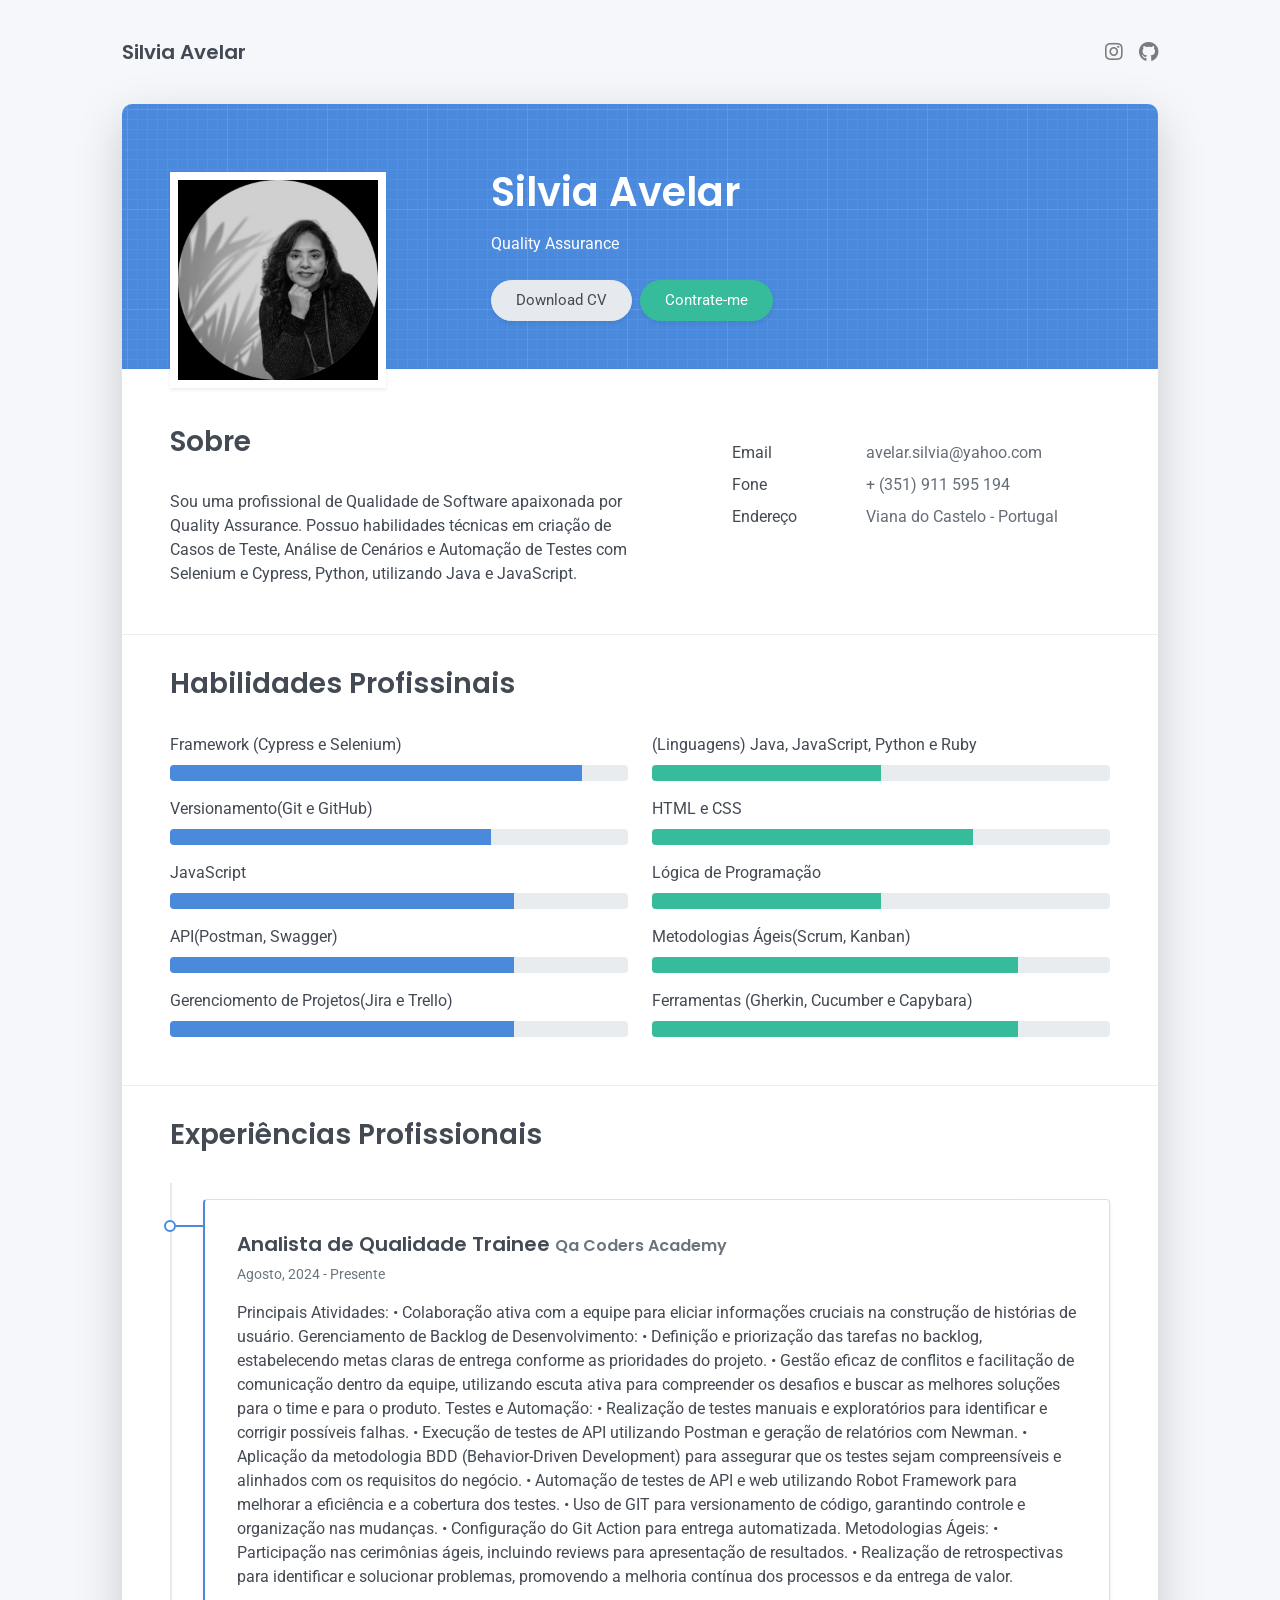
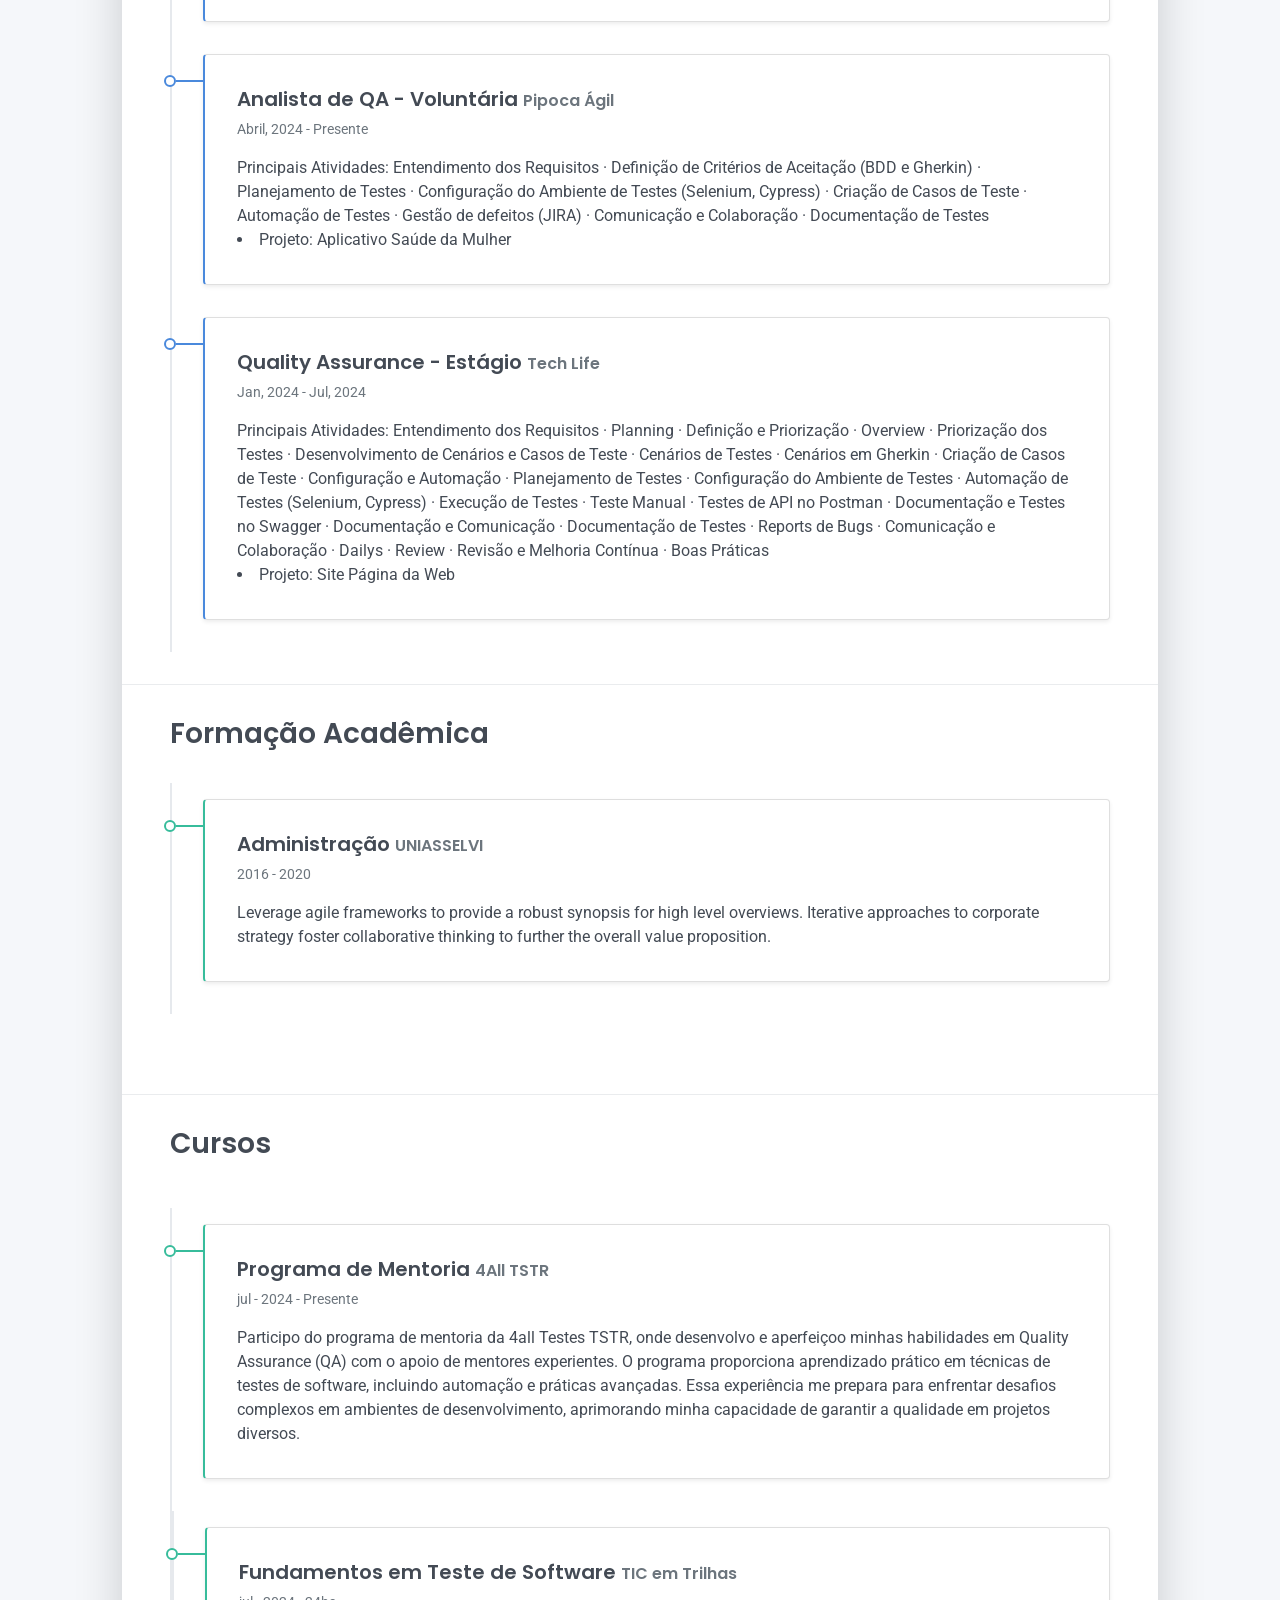
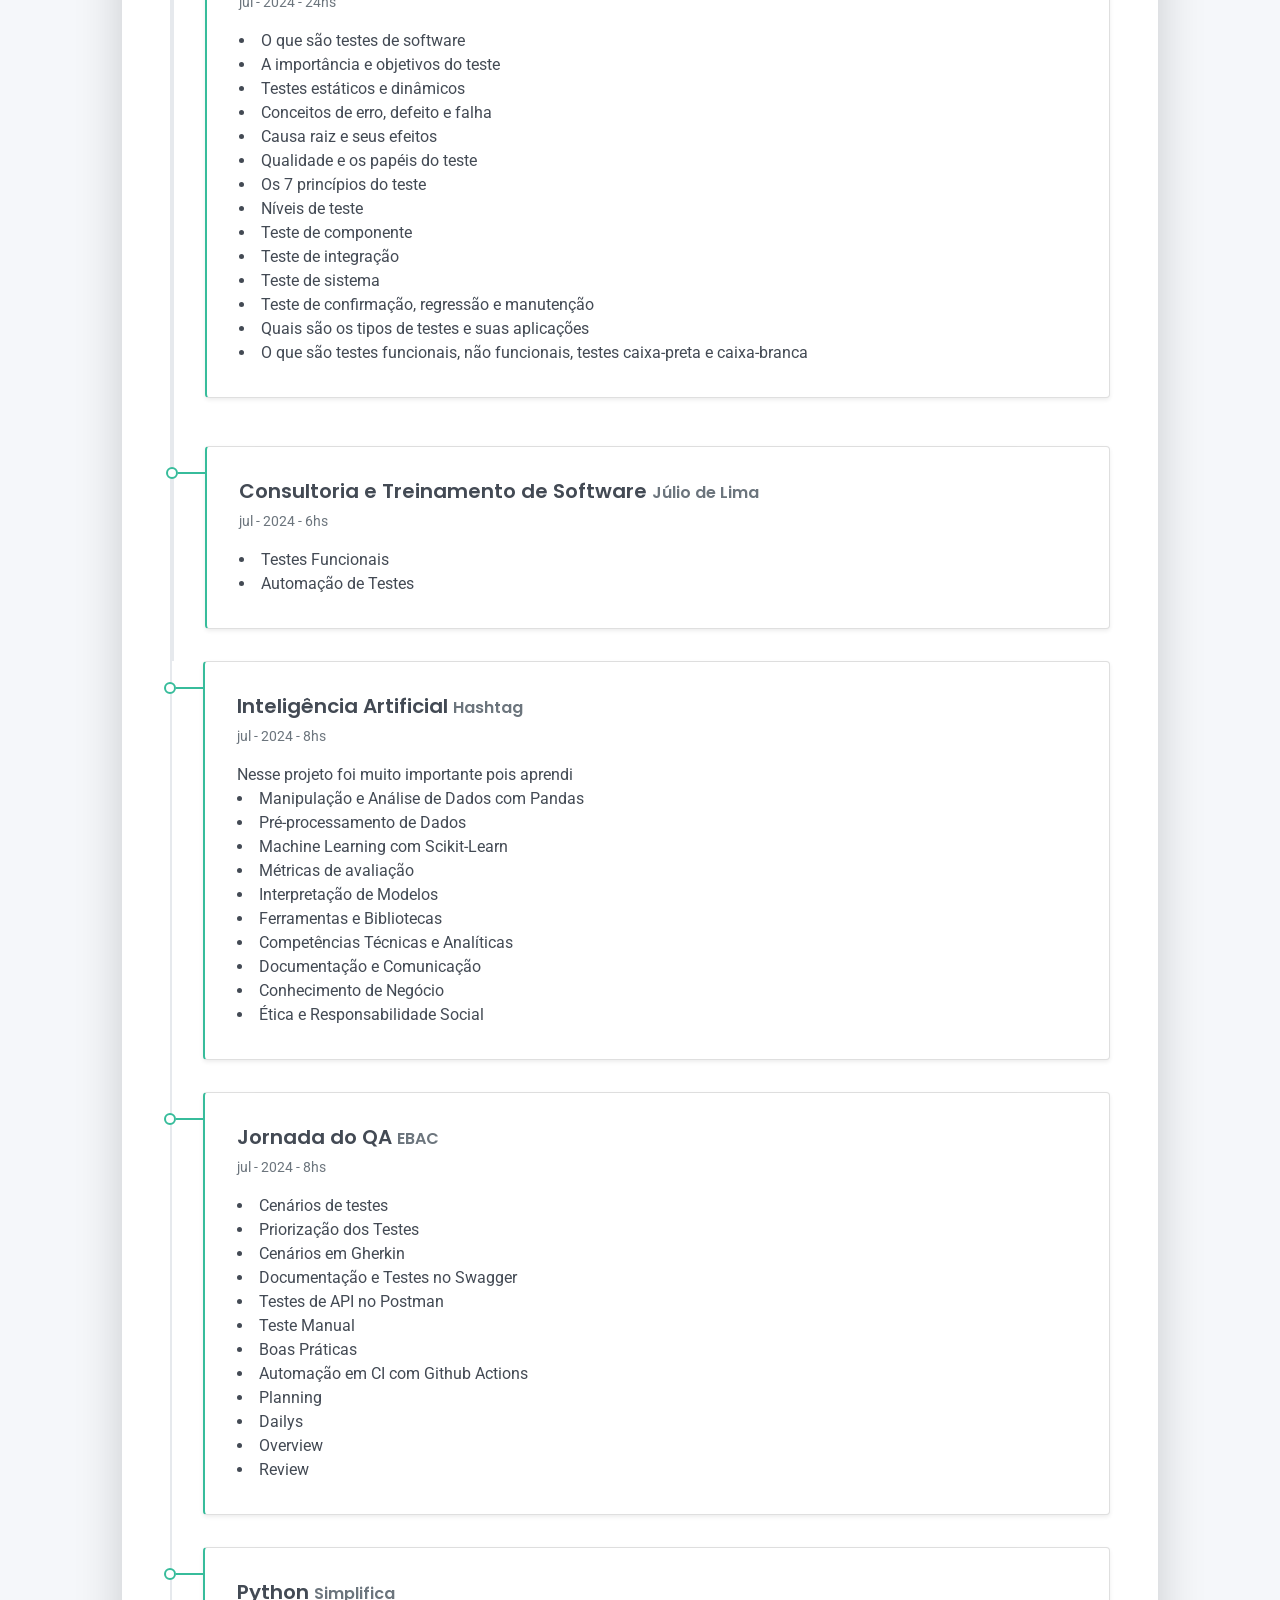
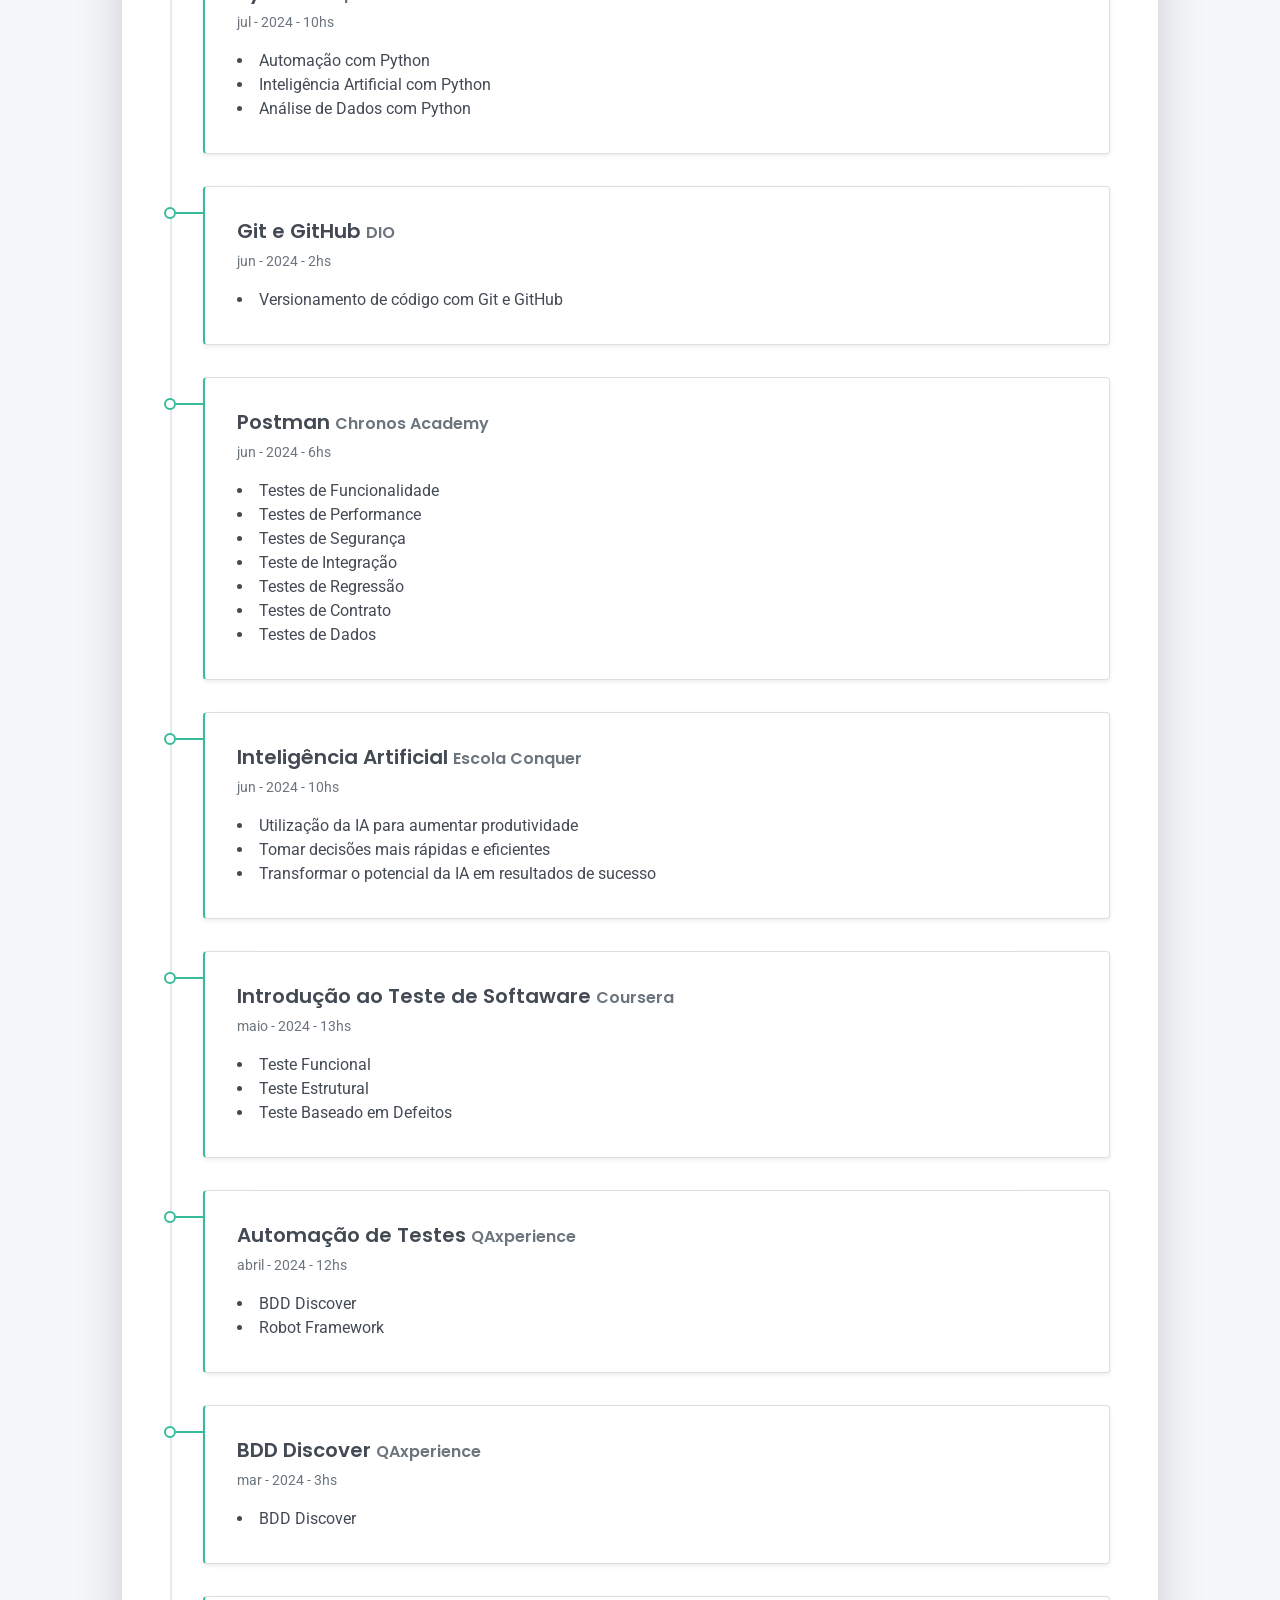
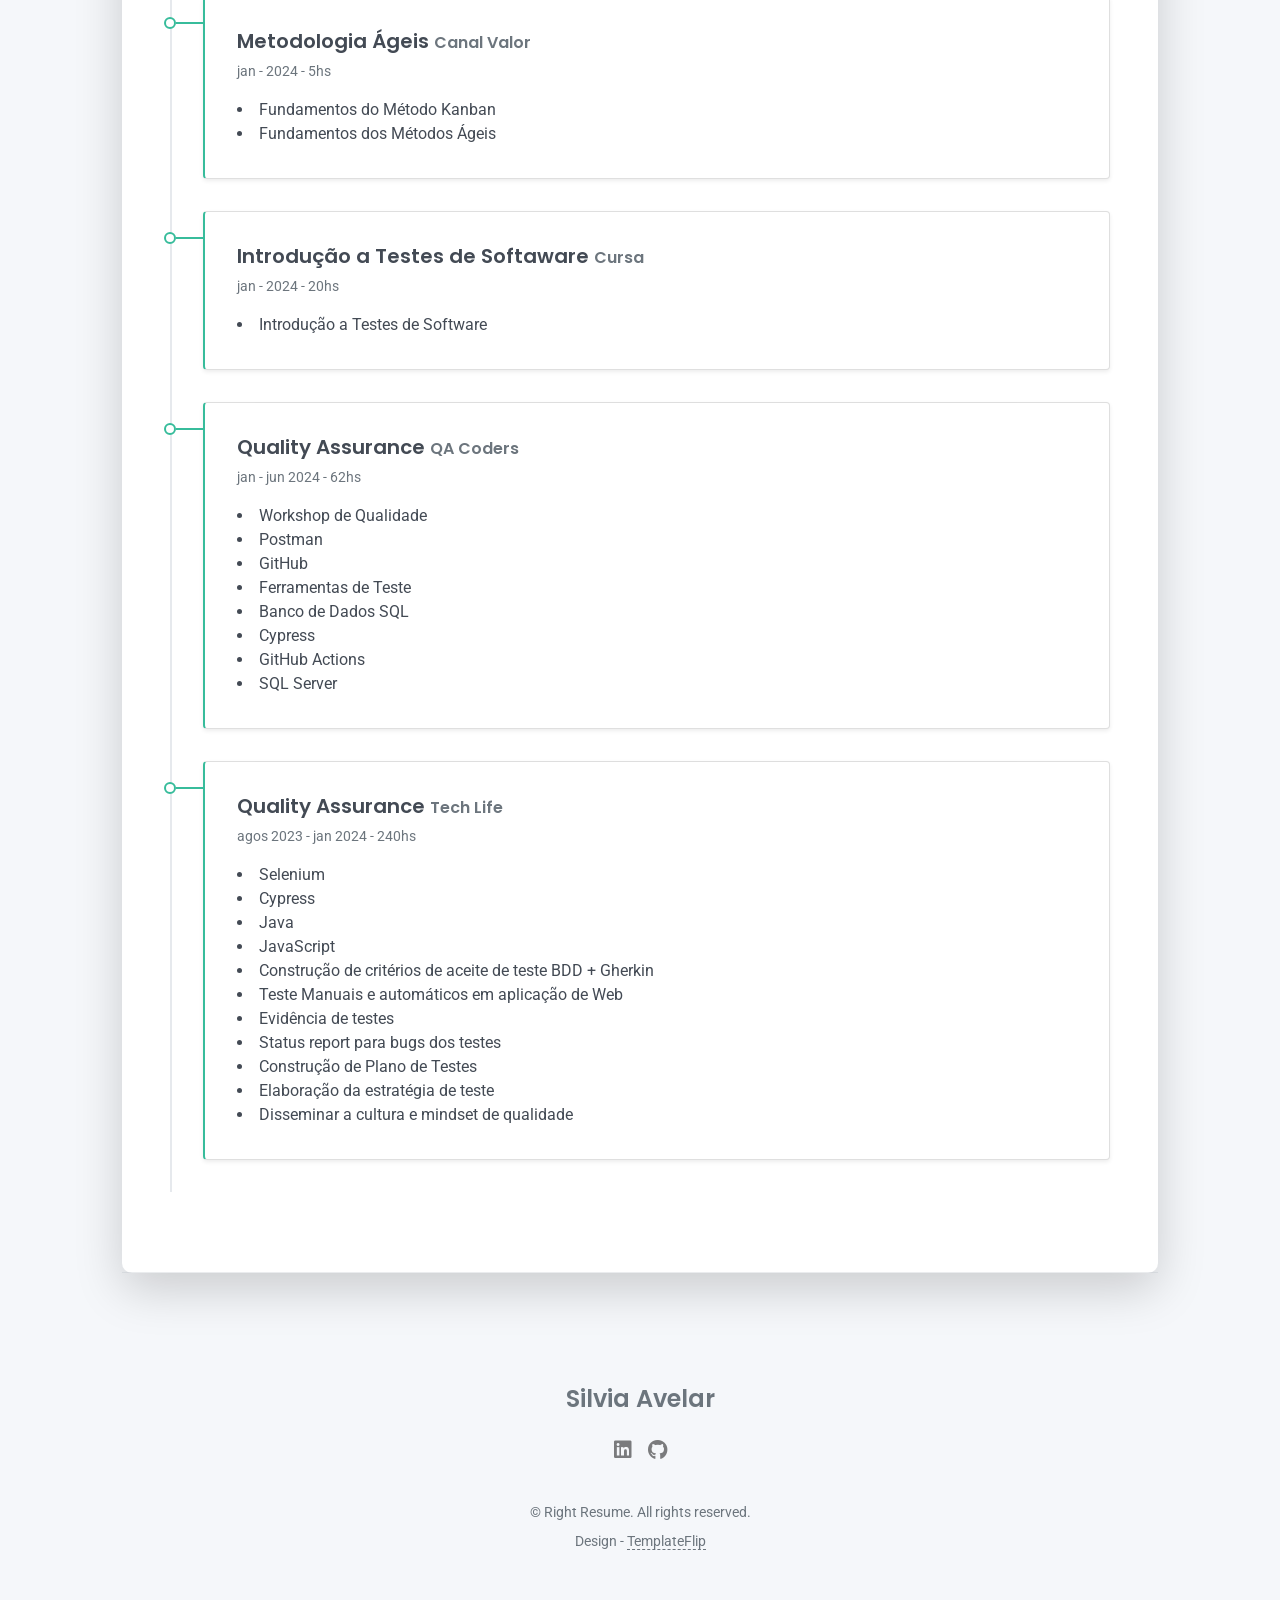
==== commit 124118d3: "dados" ====
--- a/index.html
+++ b/index.html
@@ -53,7 +53,7 @@
       <div class="col-lg-8 col-md-7 text-center text-md-start">
         <h2 class="h1 mt-2" data-aos="fade-left" data-aos-delay="0">Silvia Avelar</h2>
         <p data-aos="fade-left" data-aos-delay="100">Quality Assurance</p>
-        <div class="d-print-none" data-aos="fade-left" data-aos-delay="200"><a class="btn btn-light text-dark shadow-sm mt-1 me-1" href="right-resume.pdf" target="_blank">Download CV</a><a class="btn btn-success shadow-sm mt-1" href="images/right-resume-2.png">Contrate-me</a></div>
+        <div class="d-print-none" data-aos="fade-left" data-aos-delay="200"><a class="btn btn-light text-dark shadow-sm mt-1 me-1" href="right-resume.pdf" target="_blank">Download CV</a><a class="btn btn-success shadow-sm mt-1" href="images/right-resume.png">Contrate-me</a></div>
     </div>
     </div>
   </div>
@@ -150,14 +150,26 @@
   </div>
   <hr class="d-print-none"/>
   <div class="work-experience-section px-3 px-lg-4">
-    <h2 class="col-md-6">Experiências Profissionais</h2>
-    <h2 class="h3 mb-4">Experiências Profissionais</h2>
+    <h2 class="h3 mb-3">Experiências Profissionais</h2>
     <div class="timeline">
       <div class="timeline-card timeline-card-primary card shadow-sm">
         <div class="card-body">
-          <div class="h5 mb-1">Onboarding Academy T12 <span class="text-muted h6"> QA Coders</span></div>
+          <div class="h5 mb-1">Analista de Qualidade Trainee <span class="text-muted h6"> Qa Coders Academy</span></div>
           <div class="text-muted text-small mb-2">Agosto, 2024 - Presente</div>
-          <div>Participo do QA Coders Academy, um programa especializado em formação e aprimoramento de profissionais na área de Quality Assurance (QA). Durante o curso, desenvolvo habilidades técnicas em automação de testes utilizando ferramentas como o Robot Framework, além de aprimorar minhas soft skills. O programa proporciona uma experiência prática em um ambiente de projeto simulado, preparando-me para enfrentar desafios reais no mercado de trabalho.</div>
+          <div>Principais Atividades: •  Colaboração ativa com a equipe para eliciar informações cruciais na construção de histórias de usuário.
+            Gerenciamento de Backlog de Desenvolvimento:
+            •  Deﬁnição e priorização das tarefas no backlog, estabelecendo metas claras de entrega conforme as prioridades do projeto.
+            •  Gestão eﬁcaz de conﬂitos e facilitação de comunicação dentro da equipe, utilizando escuta ativa para compreender os desaﬁos e buscar as melhores soluções para o time e para o produto.
+            Testes e Automação:
+            •  Realização de testes manuais e exploratórios para identiﬁcar e corrigir possíveis falhas.
+            •  Execução de testes de API utilizando Postman e geração de relatórios com Newman.
+            •  Aplicação da metodologia BDD (Behavior-Driven Development) para assegurar que os testes sejam compreensíveis e alinhados com os requisitos do negócio.
+            •  Automação de testes de API e web utilizando Robot Framework para melhorar a eﬁciência e a cobertura dos testes.
+            •  Uso de GIT para versionamento de código, garantindo controle e organização nas mudanças.
+            •  Conﬁguração do Git Action para entrega automatizada.
+            Metodologias Ágeis:
+            •  Participação nas cerimônias ágeis, incluindo reviews para apresentação de resultados.
+            •  Realização de retrospectivas para identiﬁcar e solucionar problemas, promovendo a melhoria contínua dos processos e da entrega de valor.</div>
         </div>
       </div>
       <div class="timeline-card timeline-card-primary card shadow-sm">
@@ -180,10 +192,8 @@
   </div>
   <hr class="d-print-none"/>
   <div class="page-break"></div>
-  <div class="education-section px-3 px-lg-4">
-    <h2 class="col-md-6">Formação Acadêmica</h2>
   <div class="education-section px-3 px-lg-4 pb-4">
-    <h2 class="h3 mb-4">Formação Acadêmica</h2>
+    <h2 class="h3 mb-3">Formação Acadêmica</h2>
     <div class="timeline">
       <div class="timeline-card timeline-card-success card shadow-sm">
         <div class="card-body">
